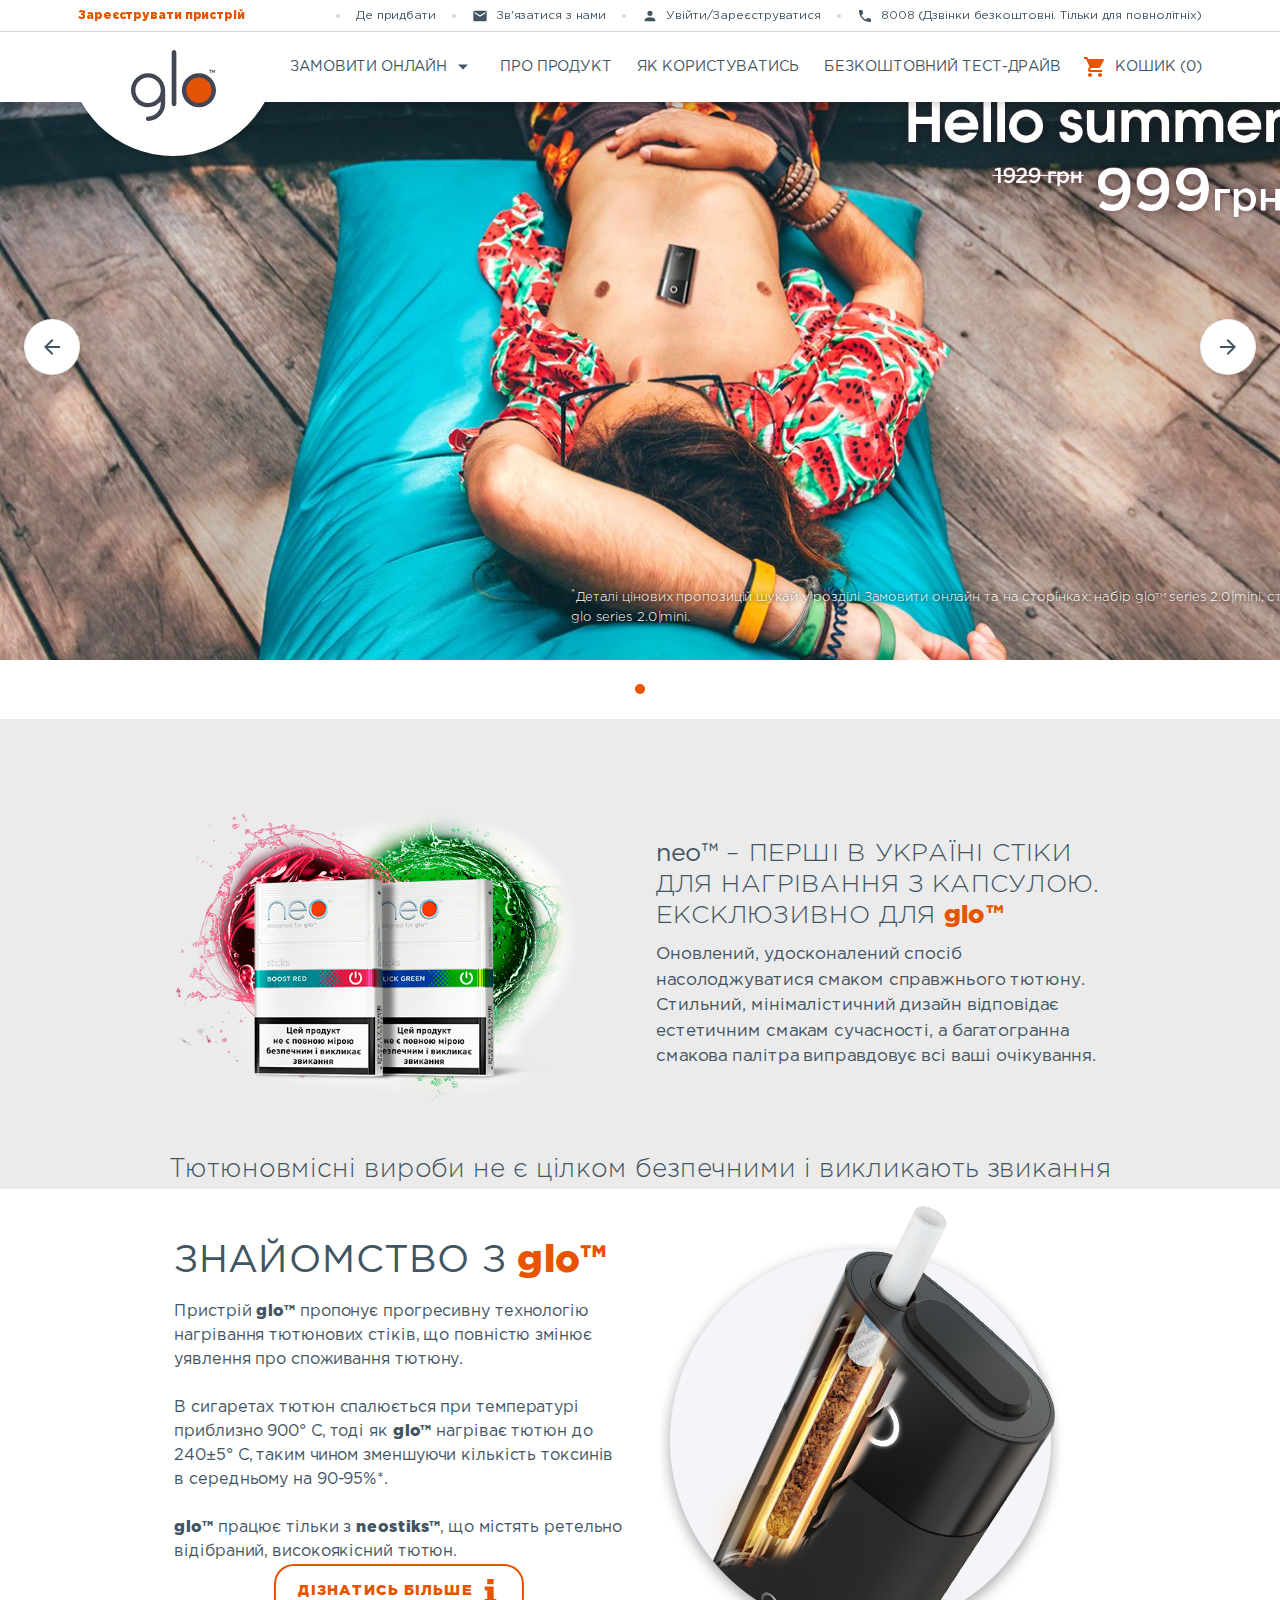
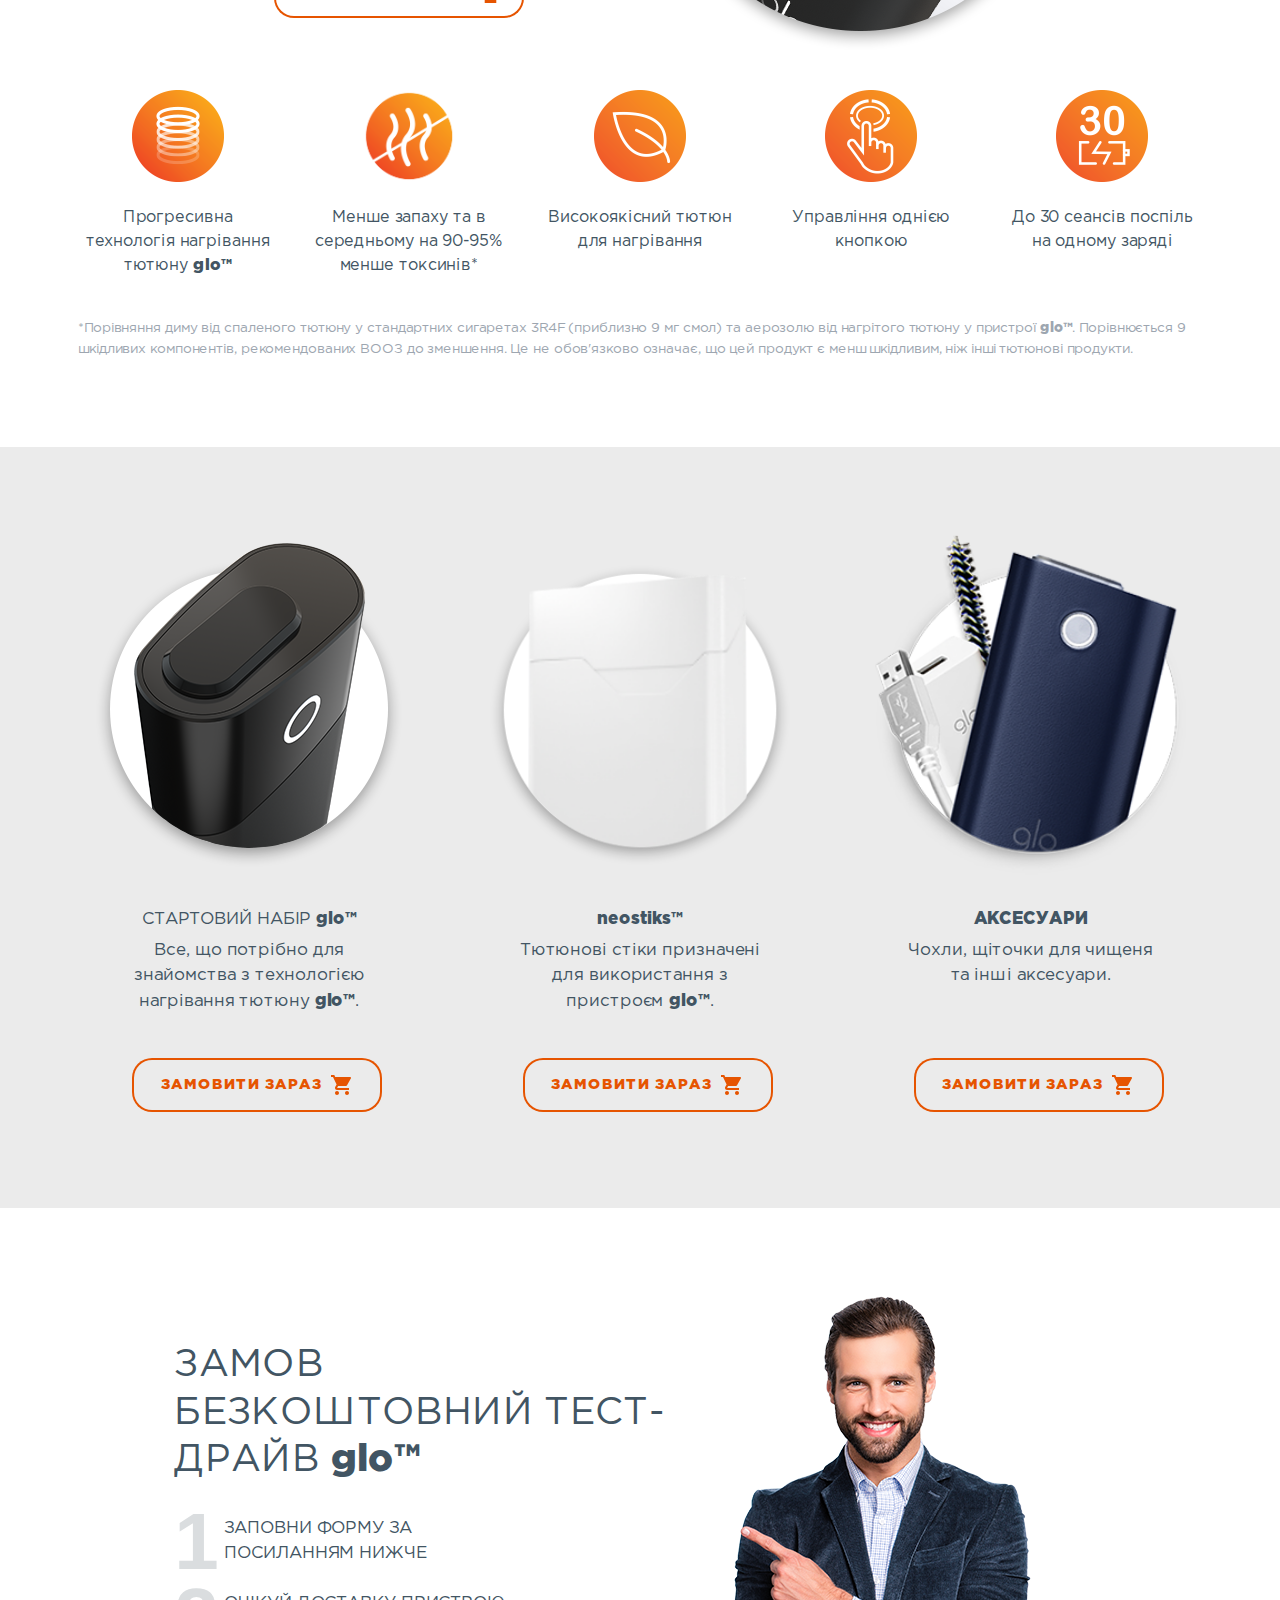
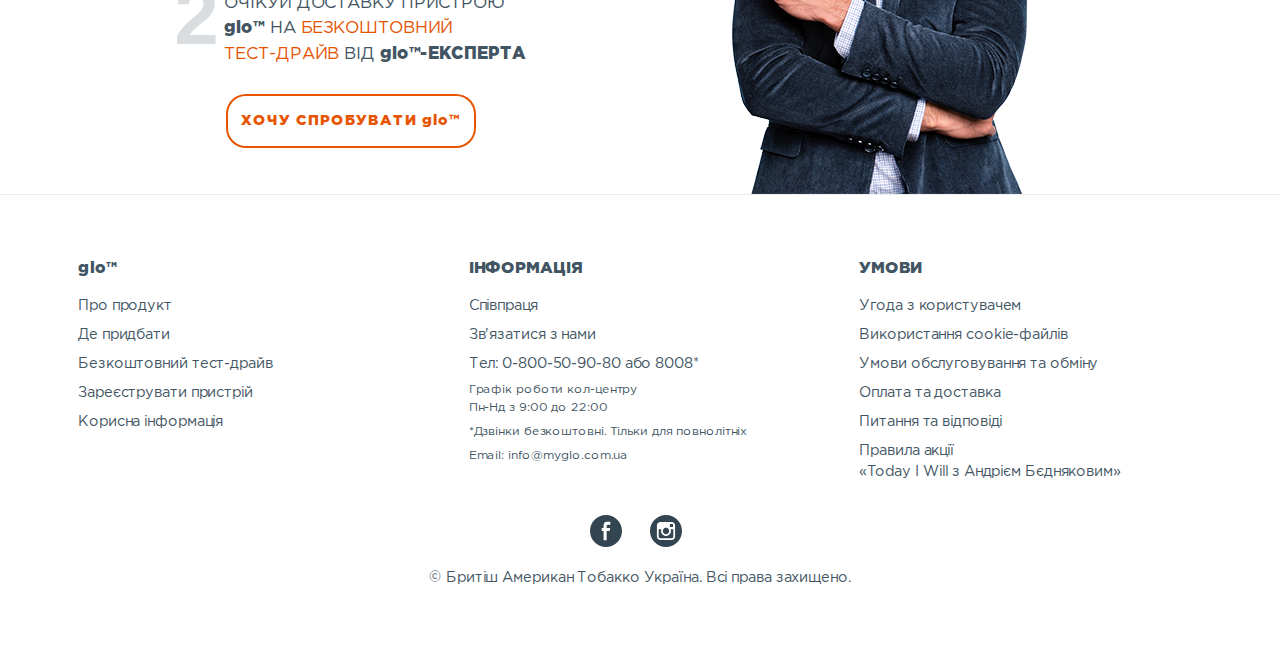
==== index.html @ 0d9dba17 "first commit" ====
<html class="js supports-cookies svg supports placeholder no-touchevents csstransforms csstransforms3d flexbox"
  lang="uk">

<head>
  <meta charset="utf-8">
  <meta http-equiv="X-UA-Compatible" content="IE=edge">
  <meta name="viewport" content="width=device-width,initial-scale=1">
  <meta name="theme-color" content="">

  <!-- Favicons -->


  <meta name="msapplication-TileColor" content="#ffc40d">
  <meta name="theme-color" content="#ffffff">
  <meta name="msapplication-config"
    content="">



  <title>
    glo™ - Система нагрівання тютюну від BAT | Офіційний сайт



  </title>


  <meta name="description"
    content="Пристрій для нагрівання тютюну glo™ ·∘⊚∘· Зменшення кількості токсинів на 90-95% ≋↻≋ До 30 сеансів на одному заряді ☎ 8008 Дзвінки в Україні безкоштовні ✔ Тільки для повнолітніх">

  <link rel="stylesheet" href="style1.css">
  <link rel="stylesheet" href="style2.css">
  <link rel="stylesheet" href="style3.css">

</head>

<body>
  <header class="c-header">

    <div class="c-header__sub">
      <div class="o-container c-header__sub-container">
        <nav class="c-sub-nav" itemscope="" itemtype="http://www.schema.org/SiteNavigationElement">

          <a href="#" class="c-sub-nav__link c-sub-nav__link--offset u-text-brand" itemprop="url">
            <span class="c-sub-nav__label" itemprop="name"><b>Зареєструвати пристрій</b></span>
          </a>

          <a href="#" class="additional_item1 c-sub-nav__link" itemprop="url">
            <span class="c-sub-nav__label" itemprop="name">Де придбати</span>
          </a>
          <a href="#" class="c-sub-nav__link" itemprop="url">
            <svg class="o-icon o-icon--small c-sub-nav__icon" xmlns="http://www.w3.org/2000/svg" width="24" height="24"
              viewBox="0 0 24 24">
              <path
                d="M20 4H4c-1.1 0-2 .9-2 2v12c0 1.1.9 2 2 2h16c1.1 0 2-.9 2-2V6c0-1.1-.9-2-2-2zm0 4l-8 5-8-5V6l8 5 8-5v2z">
              </path>
            </svg>
            <span class="c-sub-nav__label" itemprop="name">Зв'язатися з нами</span>
          </a>



          <a href="#" class="c-sub-nav__link">
            <svg class="o-icon o-icon--small c-sub-nav__icon" xmlns="http://www.w3.org/2000/svg" width="24" height="24"
              viewBox="0 0 24 24">
              <path
                d="M12 12c2.2 0 4-1.8 4-4s-1.8-4-4-4-4 1.8-4 4 1.8 4 4 4zm0 2c-2.7 0-8 1.3-8 4v2h16v-2c0-2.7-5.3-4-8-4z">
              </path>
            </svg>
            <span class="c-sub-nav__label">Увійти/Зареєструватися</span>
          </a>


          <a href="tel:8008" class="c-sub-nav__link" itemprop="url">
            <svg class="o-icon o-icon--small c-sub-nav__icon" xmlns="http://www.w3.org/2000/svg" width="24" height="24"
              viewBox="0 0 24 24">
              <path
                d="M6.6 10.8c1.4 2.8 3.8 5.1 6.6 6.6l2.2-2.2c.3-.3.7-.4 1-.2 1.1.4 2.3.6 3.6.6.5 0 1 .4 1 1V20c0 .5-.5 1-1 1-9.4 0-17-7.6-17-17 0-.5.5-1 1-1h3.5c.6 0 1 .5 1 1 0 1.2.2 2.4.6 3.6.1.3 0 .7-.2 1l-2.3 2.2z">
              </path>
            </svg>
            <span class="c-sub-nav__label" itemprop="name">8008 (Дзвінки безкоштовні. Тільки для повнолітніх)</span>
          </a>

        </nav>
      </div>
    </div>

    <div class="c-header__main">
      <div class="o-container c-header__main-container">
        <button class="js-toggle-nav u-hide--medium-up">
          <svg class="o-icon" xmlns="http://www.w3.org/2000/svg" width="24" height="24" viewBox="0 0 24 24">
            <path d="M2 20h20v-2H2v2zm0-7h20v-2H2v2zm0-9v2h20V4H2z"></path>
          </svg>
        </button>
        <a href="/" class="c-header__logo-wrap">
          <img src="./img/logo.svg" class="c-header__logo"
            title="glo™ logo" alt="glo™ logo">
        </a>
        <nav class="c-nav u-hide--medium-down" itemscope="" itemtype="http://www.schema.org/SiteNavigationElement">
          <ul class="c-nav__list">



            <li class="c-nav__item c-nav__item--has-dropdown" aria-haspopup="true">
              <a class="c-nav__link" href="#">
                Замовити онлайн
                <svg class="o-icon c-nav__icon" xmlns="http://www.w3.org/2000/svg" viewBox="0 0 24 24"
                  enablebackground="new 0 0 24 24">
                  <path d="M7 9.5l5 5 5-5z"></path>
                </svg>
              </a>
              <ul class="c-nav__dropdown">

                <li class="c-nav__item">
                  <a href="#" class="c-nav__link" itemprop="url">

                    <span itemprop="name">Стартовий набір&nbsp;<span style="text-transform: none;">glo™ series
                        2.0</span></span>

                  </a>
                </li>

                <li class="c-nav__item">
                  <a href="#" class="c-nav__link" itemprop="url">

                    <span itemprop="name">НАБІР <span style="text-transform: none;">glo™ series 2.0</span> LUXURY
                      EDITION I</span>
                  </a>
                </li>
                <li class="c-nav__item">
                  <a href="#" class="c-nav__link" itemprop="url">
                    <span itemprop="name">НАБІР <span style="text-transform: none;">glo™ series 2.0 | mini</span></span>
                  </a>
                </li>
                <li class="c-nav__item">
                  <a href="#" class="c-nav__link" itemprop="url">
                    <nobr><span itemprop="name">Набір&nbsp;<span style="text-transform: none;">glo™ series
                          2.0</span></span></nobr>
                  </a>
                </li>
                <li class="c-nav__item">
                  <a href="#" class="c-nav__link" itemprop="url">

                    <span style="text-transform: none;" itemprop="name">KENT neostiks™</span>

                  </a>
                </li>
                <li class="c-nav__item">
                  <a href="#" class="c-nav__link" itemprop="url">

                    <span itemprop="name"><span style="text-transform: none;">neo™ sticks</span></span>

                  </a>
                </li>
                <li class="c-nav__item">
                  <a href="#" class="c-nav__link" itemprop="url">

                    <span itemprop="name">Аксесуари</span>

                  </a>
                </li>
              </ul>
            </li>
            <li class="c-nav__item">
              <a href="#" class="c-nav__link" itemprop="url">
                <span itemprop="name">Про продукт</span>
              </a>
            </li>
            <li class="c-nav__item">
              <a href="#" class="c-nav__link" itemprop="url">
                <span itemprop="name">Як користуватись</span>
              </a>
            </li>
            <li class="c-nav__item">
              <a href="#" class="c-nav__link" itemprop="url"><span itemprop="name">БЕЗКОШТОВНИЙ
                  ТЕСТ-ДРАЙВ</span></a>
            </li>
            <li class="c-nav__item c-nav__item--has-dropdown c-nav__cart">
              <button class="c-nav__link">
                <svg class="o-icon o-icon--brand c-nav__cart-icon" xmlns="http://www.w3.org/2000/svg" width="24"
                  height="24" viewBox="0 0 24 24">
                  <path
                    d="M7 18c-1.1 0-2 .9-2 2s.9 2 2 2 2-.9 2-2-.9-2-2-2zM1 2v2h2l3.6 7.6L5.2 14c-.1.3-.2.6-.2 1 0 1.1.9 2 2 2h12v-2H7.4c-.1 0-.2-.1-.2-.2v-.1l.9-1.7h7.4c.7 0 1.4-.4 1.7-1l3.6-6.5c.2-.2.2-.3.2-.5 0-.6-.5-1-1-1H5.2l-.9-2H1zm16 16c-1.1 0-2 .9-2 2s.9 2 2 2 2-.9 2-2-.9-2-2-2z">
                  </path>
                </svg>
                <span class="u-hide--medium-down">Кошик</span>&nbsp;
                <span class="cart-items-count-val">(0)</span>
              </button>
              <div class="c-nav__dropdown c-nav__dropdown--right-align c-tiny-cart">

                <!-- If empty -->

                <p><small>Ваш кошик порожній</small></p>


                <!-- If filled -->


              </div>
            </li>
          </ul>
        </nav>
        <a href="#" class="c-header__cart u-hide--medium-up">
          <svg class="o-icon o-icon--brand c-header__cart-icon" xmlns="http://www.w3.org/2000/svg" width="24"
            height="24" viewBox="0 0 24 24">
            <path
              d="M7 18c-1.1 0-2 .9-2 2s.9 2 2 2 2-.9 2-2-.9-2-2-2zM1 2v2h2l3.6 7.6L5.2 14c-.1.3-.2.6-.2 1 0 1.1.9 2 2 2h12v-2H7.4c-.1 0-.2-.1-.2-.2v-.1l.9-1.7h7.4c.7 0 1.4-.4 1.7-1l3.6-6.5c.2-.2.2-.3.2-.5 0-.6-.5-1-1-1H5.2l-.9-2H1zm16 16c-1.1 0-2 .9-2 2s.9 2 2 2 2-.9 2-2-.9-2-2-2z">
            </path>
          </svg>
          <span>0</span>
        </a>
      </div>
    </div>
  </header>
  <nav class="c-mobile-nav js-mobile-nav" itemscope="" itemtype="http://www.schema.org/SiteNavigationElement">
    <div class="c-mobile-nav__main">
      <ul class="c-mobile-nav__list">



        <li class="c-mobile-nav__item" aria-haspopup="true">
          <div class="c-mobile-nav__link h4">
            <a href="#" itemprop="url"><span itemprop="name">Замовити онлайн</span></a>
          </div>
          <ul class="c-mobile-nav__sub-list">

            <li class="c-mobile-nav__item">
              <a href="#" class="c-mobile-nav__link" itemprop="url">
                <span itemprop="name">Стартовий набір glo™</span>
              </a>
            </li>

            <li class="c-mobile-nav__item">
              <a href="#" class="c-mobile-nav__link" itemprop="url">
                <span itemprop="name">НАБІР glo™ LUXURY EDITION I</span>
              </a>
            </li>

            <li class="c-mobile-nav__item">
              <a href="#" class="c-mobile-nav__link" itemprop="url">
                <span itemprop="name">НАБІР glo™ series 2.0 | mini</span>
              </a>
            </li>

            <li class="c-mobile-nav__item">
              <a href="#" class="c-mobile-nav__link" itemprop="url">
                <span itemprop="name">Набір для нагрівання тютюну glo™</span>
              </a>
            </li>

            <li class="c-mobile-nav__item">
              <a href="#" class="c-mobile-nav__link" itemprop="url">
                <span itemprop="name">KENT neostiks™</span>
              </a>
            </li>

            <li class="c-mobile-nav__item">
              <a href="#" class="c-mobile-nav__link" itemprop="url">
                <span itemprop="name">neo™ sticks</span>
              </a>
            </li>

            <li class="c-mobile-nav__item">
              <a href="#" class="c-mobile-nav__link" itemprop="url">
                <span itemprop="name">Аксесуари</span>
              </a>
            </li>

            <li class="c-mobile-nav__item">
              <a href="#" class="c-mobile-nav__link" itemprop="url"><span
                  itemprop="name">БЕЗКОШТОВНИЙ ТЕСТ-ДРАЙВ</span></a>
            </li>
          </ul>
        </li>




        <li class="c-mobile-nav__item">
          <a href="#" class="c-mobile-nav__link h4" itemprop="url"><span itemprop="name">Про
              продукт</span></a>
        </li>




        <li class="c-mobile-nav__item">
          <a href="#" class="c-mobile-nav__link h4" itemprop="url"><span itemprop="name">Як
              користуватись</span></a>
        </li>


        <li class="c-mobile-nav__item">
          <a href="#" class="c-mobile-nav__link" itemprop="url"><span itemprop="name">ДЕ ПРИДБАТИ</span></a>
        </li>
      </ul>
    </div>
    <div class="c-mobile-nav__secondary">
      <ul class="c-mobile-nav__list">
        <li class="c-mobile-nav__item"><a href="#" class="c-mobile-nav__link u-text-brand"
            itemprop="url"><b itemprop="name">Зареєструвати пристрій</b></a></li>
        <li class="c-mobile-nav__item"><a href="#" class="c-mobile-nav__link" itemprop="url"><span
              itemprop="name">Зв'язатися з нами</span></a></li>
        <li class="c-mobile-nav__item"><button class="js-auth-account u-hide c-mobile-nav__link">Акаунт</button></li>
        <li class="c-mobile-nav__item"><a href="#"
            class="js-auth-signup c-mobile-nav__link">Увійти/Зареєструватися</a></li>
        <li class="c-mobile-nav__item"><button class="js-auth-logout u-hide c-mobile-nav__link">Вийти</button></li>
      </ul>

    </div>
  </nav>

  <main role="main" class="c-page__content">
    <!-- Hero -->

    <div class="c-hero__carousel c-hero__carousel--wide">
      <div class="o-slider-wrap">
        <div class="o-slider js-hero-carousel slick-initialized slick-slider slick-dotted">

          <div class="slick-list draggable">
            <div class="slick-track" style="opacity: 1; width: 1903px; transform: translate3d(0px, 0px, 0px);"><a
                href="#" class="slick-slide slick-current slick-active"
                data-slick-index="0" aria-hidden="false" style="width: 1903px;" tabindex="0" role="tabpanel"
                id="slick-slide00" aria-describedby="slick-slide-control00">
                <div class="o-slider__item four summer-slider-wrapper"
                  style="background: url('./img/summer_bg2.jpg')">
                  <img src="./img/offer.jpg"
                    class="special-summer-offer">
                  <img src="./img/summer_device2-2.png"
                    title="Смарт-технологія нагрівання тютюну" class="o-slider__img--four-slide desktop" style=""
                    alt="Смарт-технологія нагрівання тютюну - Фото 1">
                  <img class="o-slider__img--four-slide tablet summer_tablet"
                    src="./img/summer_device0-2.png"
                    title="Смарт-технологія нагрівання тютюну" alt="Смарт-технологія нагрівання тютюну - Фото 1">
                  <div class="o-slider__text summer_slogan">
                    <img src="./img/summer_textoffer2.png"
                      title="Смарт-технологія нагрівання тютюну" class="desktop"
                      alt="Смарт-технологія нагрівання тютюну - Фото 1">
                    <img src="./img/summer_textoffer2.png"
                      title="Смарт-технологія нагрівання тютюну2" class="tablet tablet-slogan tablet-summer-text"
                      alt="Смарт-технологія нагрівання тютюну - Фото 1">
                  </div>
                  <p class="summer-descr__note">
                    <sup>*</sup>Деталі цінових пропозицій шукай у розділі Замовити онлайн та на сторінках: набір glo<sup
                      class="slider-sup">TM</sup> series 2.0|mini, стартових наборів glo<sup class="slider-sup">TM</sup>
                    series 2.0 та glo series 2.0|mini.
                  </p>
                </div>



              </a></div>
          </div>
        </div><a href="#">
          <div class="js-hero-carousel-dots c-hero__carousel-dots">
            <ul class="o-slider__dots" role="tablist">
              <li class="slick-active" role="presentation"><button type="button" role="tab" id="slick-slide-control00"
                  aria-controls="slick-slide00" aria-label="1 of 1" tabindex="0" aria-selected="true">1</button></li>
            </ul>
          </div>
          <button class="o-slider__nav o-slider__nav--prev js-hero-carousel-prev">
            <svg class="o-icon o-slider__icon" xmlns="http://www.w3.org/2000/svg" width="24" height="24"
              viewBox="0 0 24 24">
              <path d="M20 11H7.8l5.6-5.6L12 4l-8 8 8 8 1.4-1.4L7.8 13H20z"></path>
            </svg>
          </button>
          <button class="o-slider__nav o-slider__nav--next js-hero-carousel-next">
            <svg class="o-icon o-slider__icon" xmlns="http://www.w3.org/2000/svg" width="24" height="24"
              viewBox="0 0 24 24">
              <path d="M12 4l-1.4 1.4 5.6 5.6H4v2h12.2l-5.6 5.6L12 20l8-8-8-8z"></path>
            </svg>
          </button>
        </a>
      </div><a href="#">
      </a>
    </div><a href="#">


      <div class="c-section--alt">
        <div class="o-container">

          <div class="c-section bottom-fixer">

            <div class="o-grid o-grid--middle">
              <div class="o-grid__item u-1/1 u-2/3@sm u-push-1/6@sm u-1/2@md u-push-none@md u-5/12@lg u-push-1/12@lg">
                <img src="./img/capsules_packs2.png"
                  title="Смарт-технологія нагрівання тютюну" alt="Смарт-технологія нагрівання тютюну - Фото 2">
              </div>
              <div class="o-grid__item u-1/1 u-1/2@md u-5/12@lg new-click-section">
                <h2><span>neo™</span> – перші в УкраїнІ стіки для нагрівання з капсулою. Ексклюзивно для
                  <span class="u-text-brand u-text-lowercase"><b>glo™</b></span></h2>
                <p>Оновлений, удосконалений спосіб насолоджуватися смаком справжнього тютюну. Стильний, мінімалістичний
                  дизайн відповідає естетичним смакам сучасності, а багатогранна смакова палітра виправдовує всі ваші
                  очікування.</p>
              </div>
            </div>
            <p class="health-suggestion">Тютюновмісні вироби не є цілком безпечними і викликають звикання</p>
          </div>

        </div>

      </div>


      <!-- Intro -->

    </a>
    <div class="c-section after-main-slide" style="padding-top: 1rem;"><a
        href="#">
      </a>
      <div class="o-container"><a href="#">

          <!-- Overview -->

        </a>
        <div class="c-section__block"><a href="#">
          </a>
          <div class="o-grid o-grid--middle"><a href="#">
            </a>
            <div class="o-grid__item u-1/1 u-1/2@md u-5/12@lg u-push-1/12@lg"><a
                href="#">
                <h2>Знайомство з <span class="u-text-brand u-text-lowercase"><b>glo™</b></span></h2>
                <p>Пристрій <strong>glo™</strong> пропонує прогресивну технологію нагрівання тютюнових стіків, що
                  повністю змінює уявлення про споживання тютюну.</p>
                <p>В сигаретах тютюн спалюється при температурі приблизно 900° C, тоді як <strong>glo™</strong> нагріває
                  тютюн до 240±5° C, таким чином зменшуючи кількість токсинів в середньому на 90-95%*.</p>
                <p><strong>glo™</strong> працює тільки з <strong>neostiks™</strong>, що містять ретельно відібраний,
                  високоякісний тютюн.</p>

              </a><a href="#" class="c-btn c-btn--primary"
                style="display: flex; width: 250px; margin-left:auto; margin-right: auto;">
                <span>Дізнатись більше</span>
                <!-- <svg class="o-icon c-btn__icon" height="24" viewBox="0 0 24 24" width="24" xmlns="http://www.w3.org/2000/svg"><path d="m12 2c-5.5 0-10 4.5-10 10s4.5 10 10 10 10-4.5 10-10-4.5-10-10-10zm1 15h-2v-6h2zm0-8h-2v-2h2z"/></svg> -->
                <svg xmlns="http://www.w3.org/2000/svg" viewBox="0 0 9.6 19.9" class="o-icon c-btn__icon" width="14"
                  height="24">
                  <path d="M7.4 16.6V6.2H0v3.3h2.1v7.1H0v3.3h9.6v-3.3zM2.1 0h5.3v4.3H2.1z"></path>
                </svg>
              </a>
            </div>
            <div class="o-grid__item u-1/1 u-2/3@sm u-push-1/6@sm u-1/2@md u-push-none@md u-5/12@lg">
              <img src="./img/dev-circle-main.png"
                title="Смарт-технологія нагрівання тютюну" alt="Смарт-технологія нагрівання тютюну - Фото 2">
            </div>
          </div>
        </div>

        <!-- Features -->

        <div class="c-section__block">
          <div class="o-grid">
            <div class="o-grid__item u-1/1 u-1/3@sm u-1/5@lg">
              <div class="c-feature">
                <img src="./img/main_benefit_1.png"
                  class="c-feature__photo" title="Смарт-технологія нагрівання тютюну"
                  alt="Смарт-технологія нагрівання тютюну - Переваги - Фото 1">
                <p>Прогресивна технологія нагрівання тютюну <b>glo™</b></p>
              </div>
            </div>
            <div class="o-grid__item u-1/1 u-1/3@sm u-1/5@lg">
              <div class="c-feature">
                <img src="./img/main_benefit_2.png"
                  class="c-feature__photo" title="Смарт-технологія нагрівання тютюну"
                  alt="Смарт-технологія нагрівання тютюну - Переваги - Фото 2">
                <p>Менше запаху та в середньому на 90-95% менше токсинів*</p>
              </div>
            </div>
            <div class="o-grid__item u-1/1 u-1/3@sm u-1/5@lg">
              <div class="c-feature">
                <img src="./img/real.png" class="c-feature__photo"
                  title="Смарт-технологія нагрівання тютюну"
                  alt="Смарт-технологія нагрівання тютюну - Переваги - Фото 3">
                <p>Високоякісний тютюн для нагрівання</p>
              </div>
            </div>
            <div class="o-grid__item u-1/1 u-1/3@sm u-1/5@lg">
              <div class="c-feature">
                <img src="./img/simple.png"
                  class="c-feature__photo" title="Смарт-технологія нагрівання тютюну"
                  alt="Смарт-технологія нагрівання тютюну - Переваги - Фото 4">
                <p>Управління однією кнопкою</p>
              </div>
            </div>
            <div class="o-grid__item u-1/1 u-1/3@sm u-1/5@lg">
              <div class="c-feature">
                <img src="./img/30.png" class="c-feature__photo"
                  title="Смарт-технологія нагрівання тютюну"
                  alt="Смарт-технологія нагрівання тютюну - Переваги - Фото 5">
                <p>До 30 сеансів поспіль на одному заряді</p>
              </div>
            </div>
          </div>
        </div>



        <div class="c-section__block">
          <div class="o-grid o-grid--center">
            <div class="o-grid__item u-1/1 u-3/3@md">
              <p class="u-text-light"><small>*Порівняння диму від спаленого тютюну у стандартних сигаретах 3R4F
                  (приблизно 9 мг смол) та аерозолю від нагрітого тютюну у пристрої <b>glo™</b>. Порівнюється 9
                  шкідливих компонентів, рекомендованих ВООЗ до зменшення. Це не обов'язково означає, що цей продукт є
                  менш шкідливим, ніж інші тютюнові продукти.</small></p>
            </div>
          </div>
        </div>

      </div>
    </div>

    <!-- Collections -->

    <div class="c-section c-section--alt">
      <div class="o-container">

        <div class="o-grid o-grid--padded">

          <div class="o-grid__item u-1/1 u-1/3@md u-flex">
            <div class="c-home-collection">
              <img title="Смарт-технологія нагрівання тютюну" alt="Смарт-технологія нагрівання тютюну - Фото 3"
                src="./img/main_collection_1.png"
                class="c-home-collection__photo">
              <p style="margin-bottom: 5px;">СТАРТОВИЙ НАБІР <strong>glo™</strong></p>
              <div class="c-home-collection__content">
                <p class="c-home-collection__description">Все, що потрібно для знайомства з технологією нагрівання
                  тютюну <strong>glo™</strong>.</p>
                <div class="c-btn-group">
                  <div class="c-btn-group__item">
                    <a href="#" class="c-btn c-btn--primary c-btn--full c-home-collection__btn">
                      <span>Замовити зараз</span>
                      <svg class="o-icon c-btn__icon" xmlns="http://www.w3.org/2000/svg" width="24" height="24"
                        viewBox="0 0 24 24">
                        <path
                          d="M7 18c-1.1 0-2 .9-2 2s.9 2 2 2 2-.9 2-2-.9-2-2-2zM1 2v2h2l3.6 7.6L5.2 14c-.1.3-.2.6-.2 1 0 1.1.9 2 2 2h12v-2H7.4c-.1 0-.2-.1-.2-.2v-.1l.9-1.7h7.4c.7 0 1.4-.4 1.7-1l3.6-6.5c.2-.2.2-.3.2-.5 0-.6-.5-1-1-1H5.2l-.9-2H1zm16 16c-1.1 0-2 .9-2 2s.9 2 2 2 2-.9 2-2-.9-2-2-2z">
                        </path>
                      </svg>
                    </a>
                  </div>
                </div>
              </div>
            </div>
          </div>

          <div class="o-grid__item o-grid__item u-1/1 u-1/3@md u-flex">
            <div class="c-home-collection">
              <img src="./img/main_collection_2.png"
                title="Смарт-технологія нагрівання тютюну" alt="Смарт-технологія нагрівання тютюну - Фото 4"
                class="c-home-collection__photo c-home-collection__photo--narrow">
              <p style="margin-bottom: 5px;"><strong>neostiks™</strong></p>
              <div class="c-home-collection__content">
                <p class="c-home-collection__description">Тютюнові стіки призначені для використання з пристроєм
                  <strong>glo™</strong>.</p>
                <div class="c-btn-group">
                  <div class="c-btn-group__item">
                    <a href="#" class="c-btn c-btn--primary c-btn--full c-home-collection__btn">
                      <span>Замовити зараз</span>
                      <svg class="o-icon c-btn__icon" xmlns="http://www.w3.org/2000/svg" width="24" height="24"
                        viewBox="0 0 24 24">
                        <path
                          d="M7 18c-1.1 0-2 .9-2 2s.9 2 2 2 2-.9 2-2-.9-2-2-2zM1 2v2h2l3.6 7.6L5.2 14c-.1.3-.2.6-.2 1 0 1.1.9 2 2 2h12v-2H7.4c-.1 0-.2-.1-.2-.2v-.1l.9-1.7h7.4c.7 0 1.4-.4 1.7-1l3.6-6.5c.2-.2.2-.3.2-.5 0-.6-.5-1-1-1H5.2l-.9-2H1zm16 16c-1.1 0-2 .9-2 2s.9 2 2 2 2-.9 2-2-.9-2-2-2z">
                        </path>
                      </svg>
                    </a>
                  </div>
                </div>
              </div>
            </div>
          </div>

          <div class="o-grid__item u-1/1 u-1/3@md u-flex">
            <div class="c-home-collection">
              <img title="Смарт-технологія нагрівання тютюну" alt="Смарт-технологія нагрівання тютюну - Фото 5"
                src="./img/main_collection_3.png"
                class="c-home-collection__photo">
              <p style="margin-bottom: 5px;"><strong>АКСЕСУАРИ</strong></p>
              <div class="c-home-collection__content">
                <p class="c-home-collection__description">Чохли, щіточки для чищеня та інші аксесуари.</p>
                <div class="c-btn-group">
                  <div class="c-btn-group__item">
                    <a href="#" class="c-btn c-btn--primary c-btn--full c-home-collection__btn">
                      <span>Замовити зараз</span>
                      <svg class="o-icon c-btn__icon" xmlns="http://www.w3.org/2000/svg" width="24" height="24"
                        viewBox="0 0 24 24">
                        <path
                          d="M7 18c-1.1 0-2 .9-2 2s.9 2 2 2 2-.9 2-2-.9-2-2-2zM1 2v2h2l3.6 7.6L5.2 14c-.1.3-.2.6-.2 1 0 1.1.9 2 2 2h12v-2H7.4c-.1 0-.2-.1-.2-.2v-.1l.9-1.7h7.4c.7 0 1.4-.4 1.7-1l3.6-6.5c.2-.2.2-.3.2-.5 0-.6-.5-1-1-1H5.2l-.9-2H1zm16 16c-1.1 0-2 .9-2 2s.9 2 2 2 2-.9 2-2-.9-2-2-2z">
                        </path>
                      </svg>
                    </a>
                  </div>
                </div>
              </div>
            </div>
          </div>

        </div>

      </div>
    </div>

    <div class="c-section u-text-center u-text-left@md" style="padding-bottom: 0;">
      <div class="o-container">
        <div class="o-grid o-grid--middle">
          <div
            class="o-grid__item u-text-center u-1/1 u-3/4@sm u-push-1/8@sm u-1/2@md u-push-none@md u-1/3@lg u-push-1/12@lg">
            <h2 class="title-out-grid"><span>Замов безкоштовний тест-драйв <span
                  style="text-transform: lowercase; font-weight: bold;">glo™</span></span></h2>

            <dl class="main-test-drive-list">
              <dt>ЗАПОВНИ ФОРМУ ЗА<br>ПОСИЛАННЯМ НИЖЧЕ</dt>
              <dt>ОЧІКУЙ ДОСТАВКУ ПРИСТРОЮ <strong>glo™</strong> НА <span
                  style="color: #E55403;">БЕЗКОШТОВНИЙ<br>ТЕСТ-ДРАЙВ</span> ВІД <strong>glo™-ЕКСПЕРТА</strong></dt>
            </dl>

            <a href="#" class="c-btn c-btn--primary">
              <span style="text-align: center;">ХОЧУ СПРОБУВАТИ <span
                  style="text-transform: lowercase;">glo™</span></span>
            </a>
          </div>
          <div class="o-grid__item u-1/1 u-3/4@sm u-push-1/8@sm u-1/2@md u-push-none@md u-5/12@lg u-push-1/12@lg"
            style="text-align: center;">
            <img src="./img/main_human.png"
              title="Смарт-технологія нагрівання тютюну" alt="Смарт-технологія нагрівання тютюну - Фото 6">
          </div>
        </div>
      </div>
    </div>


    <!-- <script src="//cdn.shopify.com/s/files/1/0072/8111/5254/t/4/assets/slick.js?1430" defer="defer"></script> -->
    <!--<![endif]-->
    <!--[if lt IE 9]><script src="//cdn.shopify.com/s/files/1/0072/8111/5254/t/4/assets/slick.js?1430"></script><![endif]-->
  </main>



  <footer class="c-footer">
    <div class="o-container">

      <div class="c-footer__block">
        <div class="o-grid o-grid--padded">

          <div class="o-grid__item u-1/1 u-1/2@sm u-1/3@md u-1/3@lg">
            <div class="c-footer__list">
              <h4 class="c-footer__heading u-text-lowercase">glo™</h4>

              <!--               <a class="c-footer__link" href="/pages/about-glo">Про продукт</a> -->

              <!--               <a class="c-footer__link" href="/pages/where-to-buy">Де придбати</a> -->

              <!--               <a class="c-footer__link" href="/pages/faq">Питання та відповіді</a> -->

              <!--               <a class="c-footer__link" href="/pages/free-test-drive">Безкоштовний тест-драйв</a> -->

              <a href="#" class="c-footer__link" style="margin-bottom: 0;">Про продукт</a>
              <a href="#" class="c-footer__link" style="margin-bottom: 0;">Де придбати</a>
              <!-- <a href="/pages/faq" class="c-footer__link" style="margin-bottom: 0;">Питання та відповіді</a> -->
              <a href="#" class="c-footer__link" style="margin-bottom: 0;">Безкоштовний
                тест-драйв</a>
              <a href="#" class="c-footer__link" style="margin-bottom: 0;">Зареєструвати
                пристрій</a>
              <a href="#" class="c-footer__link" style="margin-bottom: 0;">Корисна інформація</a>
            </div>
          </div>
          <div class="o-grid__item u-1/1 u-1/2@sm u-1/3@md u-1/3@lg">
            <div class="c-footer__list">
              <h4 class="c-footer__heading">ІНФОРМАЦІЯ</h4>
              <a href="https://ua.futuremaker.com/" class="c-footer__link" target="_blank"
                style="margin-bottom: 0;">Співпраця</a>
              <a href="#" class="c-footer__link"
                style="margin-bottom: 0;">Зв'язатися з нами</a>
              <p class="c-footer__link" style="margin-bottom: 0;">Тел: <a href="tel:0">0-800-50-90-80</a> або
                <a href="tel:88">8008</a>*</p>
              <p class="c-footer__link" style="margin-bottom: 0; font-size: 12px;">Графік роботи кол-центру <br> Пн-Нд з
                9:00 до 22:00</p>
              <p class="c-footer__link" style="margin-bottom: 0; font-size: 12px;">*Дзвінки безкоштовні. Тільки для
                повнолітніх</p>
              <p class="c-footer__link" style="margin-bottom: 0; font-size: 12px;">Email: <a
                  href="mailto:info@myglo.com.ua">info@myglo.com.ua</a></p>

            </div>
          </div>
          <div class="o-grid__item u-1/1 u-1/2@sm u-1/3@md u-1/3@lg">
            <h4 class="c-footer__heading">УМОВИ</h4>

            <!--             <a class="c-footer__link" href="/pages/ugoda-z-korystuvachem">Угода з користувачем</a> -->

            <!--             <a class="c-footer__link" href="/pages/cookie-policy">Використання cookie-файлів</a> -->

            <!--             <a class="c-footer__link" href="/pages/return-policy">Умови обслуговування та обміну</a> -->

            <!--             <a class="c-footer__link" href="/pages/payments-and-delivery">Оплата та доставка</a> -->

            <a class="c-footer__link" href="#">Угода з користувачем</a>
            <a class="c-footer__link" href="#">Використання cookie-файлів</a>
            <a class="c-footer__link" href="#">Умови обслуговування та обміну</a>
            <a class="c-footer__link" href="#">Оплата та доставка</a>
            <a href="#" class="c-footer__link">Питання та відповіді</a>
            <a href="#" class="c-footer__link">Правила акції<br> «Today I Will з
              Андрієм Бєдняковим» </a>
          </div>
        </div>
      </div>

      <div class="c-footer__block u-text-center">
        <div class="socials" style="width: 200px; margin: 0 auto; margin-bottom: 20px;">
          <a href="https://www.facebook.com/mygloua/" target="blank" style="margin-right: 16px;"><svg
              class="o-icon o-icon--custom c-sub-nav__icon" xmlns="http://www.w3.org/2000/svg"
              xmlns:xlink="http://www.w3.org/1999/xlink" version="1.1" id="Capa_1" x="0px" y="0px" width="512px"
              height="512px" viewBox="0 0 612 612" style="enable-background:new 0 0 612 612;" xml:space="preserve">
              <g>
                <path
                  d="M612,306C612,137.004,474.995,0,306,0C137.004,0,0,137.004,0,306c0,168.995,137.004,306,306,306   C474.995,612,612,474.995,612,306z M223.825,306v-58.557h35.885V212.03c0-47.764,14.271-82.175,66.569-82.175h62.201v58.418   h-43.785c-21.949,0-26.929,14.577-26.929,29.849v29.32h67.487L376.046,306h-58.278v176.617H259.71V306H223.825z"
                  fill="#324551"></path>
              </g>
              <g>
              </g>
              <g>
              </g>
              <g>
              </g>
              <g>
              </g>
              <g>
              </g>
              <g>
              </g>
              <g>
              </g>
              <g>
              </g>
              <g>
              </g>
              <g>
              </g>
              <g>
              </g>
              <g>
              </g>
              <g>
              </g>
              <g>
              </g>
              <g>
              </g>
            </svg></a>
          <a href="http://instagram.com/glo_ukraine" target="blank"><svg class="o-icon o-icon--custom c-sub-nav__icon"
              xmlns="http://www.w3.org/2000/svg" xmlns:xlink="http://www.w3.org/1999/xlink" version="1.1" id="Capa_1"
              x="0px" y="0px" width="512px" height="512px" viewBox="0 0 49.652 49.652"
              style="enable-background:new 0 0 49.652 49.652;" xml:space="preserve">
              <g>
                <g>
                  <g>
                    <path
                      d="M24.825,29.796c2.739,0,4.972-2.229,4.972-4.97c0-1.082-0.354-2.081-0.94-2.897c-0.903-1.252-2.371-2.073-4.029-2.073     c-1.659,0-3.126,0.82-4.031,2.072c-0.588,0.816-0.939,1.815-0.94,2.897C19.854,27.566,22.085,29.796,24.825,29.796z"
                      fill="#324551"></path>
                    <polygon
                      points="35.678,18.746 35.678,14.58 35.678,13.96 35.055,13.962 30.891,13.975 30.907,18.762    "
                      fill="#324551"></polygon>
                    <path
                      d="M24.826,0C11.137,0,0,11.137,0,24.826c0,13.688,11.137,24.826,24.826,24.826c13.688,0,24.826-11.138,24.826-24.826     C49.652,11.137,38.516,0,24.826,0z M38.945,21.929v11.56c0,3.011-2.448,5.458-5.457,5.458H16.164     c-3.01,0-5.457-2.447-5.457-5.458v-11.56v-5.764c0-3.01,2.447-5.457,5.457-5.457h17.323c3.01,0,5.458,2.447,5.458,5.457V21.929z"
                      fill="#324551"></path>
                    <path
                      d="M32.549,24.826c0,4.257-3.464,7.723-7.723,7.723c-4.259,0-7.722-3.466-7.722-7.723c0-1.024,0.204-2.003,0.568-2.897     h-4.215v11.56c0,1.494,1.213,2.704,2.706,2.704h17.323c1.491,0,2.706-1.21,2.706-2.704v-11.56h-4.217     C32.342,22.823,32.549,23.802,32.549,24.826z"
                      fill="#324551"></path>
                  </g>
                </g>
              </g>
              <g>
              </g>
              <g>
              </g>
              <g>
              </g>
              <g>
              </g>
              <g>
              </g>
              <g>
              </g>
              <g>
              </g>
              <g>
              </g>
              <g>
              </g>
              <g>
              </g>
              <g>
              </g>
              <g>
              </g>
              <g>
              </g>
              <g>
              </g>
              <g>
              </g>
            </svg>
          </a>
        </div>
        <small class="c-footer__copyright">© Бритіш Американ Тобакко Україна. Всі права захищено.</small>
      </div>

    </div>

</body>

</html>
---- style1.css ----
/* @font-face {
    font-family: "Work Sans";
    font-weight: 600;
    font-style: normal;
    src: url("https://fonts.shopifycdn.com/work_sans/worksans_n6.136d99375282ffb6ea8c3dc4a8fe189c7be691b2.woff2?&hmac=7867d42165701e7ee4f032630a1e63ce3ad64eccd01272ef324bd131e1ac1e1a") format("woff2"), url("https://fonts.shopifycdn.com/work_sans/worksans_n6.399ae4c4dd52d38e3f3214ec0cc9c61a0a67ea08.woff?&hmac=ebdf8d0afbf016c0cb63aabafdeba42ff5e68c03b63d5ca77de58c7a23ece904") format("woff")
}

@font-face {
    font-family: "Work Sans";
    font-weight: 400;
    font-style: normal;
    src: url("https://fonts.shopifycdn.com/work_sans/worksans_n4.29e3afeb38a0ba35e784cf169a40e8beaf814daa.woff2?&hmac=dedb1427c885abaf4ac174a375e9627c0878ba4cf0824fe037c5b89a9d9cc5ec") format("woff2"), url("https://fonts.shopifycdn.com/work_sans/worksans_n4.e7c533c4afbed28070f6ac45dbcfe6f37840c0a8.woff?&hmac=b13e5ddf035674558e1b3d61bb7a3a8e7ea688739f742e54efe1c7ebb84224ba") format("woff")
}

@font-face {
    font-family: "Work Sans";
    font-weight: 700;
    font-style: normal;
    src: url("https://fonts.shopifycdn.com/work_sans/worksans_n7.35eac55373d3da50c529c81066eb2f2f0fbedb82.woff2?&hmac=106ad2c6803d02bccb3ab6d82dad0056f5b7e17530be1fc4ed62ccb4e5b47ada") format("woff2"), url("https://fonts.shopifycdn.com/work_sans/worksans_n7.1b010d40a44f517d5363112c4aff386332758bc9.woff?&hmac=a1d22b52337edde0eb1804e12b142c530b09ee4773c1f72c6bbb7a05b1ac7d07") format("woff")
} */

.custom-collection-item {
    display: -webkit-box;
    display: -ms-flexbox;
    display: flex;
    -webkit-box-orient: vertical;
    -webkit-box-direction: normal;
    -ms-flex-direction: column;
    flex-direction: column;
}
.custom-collection-item--part1 {
    -webkit-box-flex: 1;
    -ms-flex-positive: 1;
    flex-grow: 1;
    margin-bottom: 10px;
}
.custom-collection-item--part2 {
    margin-top: auto;
    padding-top: 14px
}

.c-btn--full--disabled {
    box-shadow: inset 0 0 0 2px #425563 !important;
    color: #425563 !important;
}

.c-btn[disabled] {
    opacity: 1 !important;
}

.c-btn--full--disabled:hover {
    color: #fff !important;
    background-color: #425563 !important;
}

.custom-hw {
    position: fixed;
    left: 0 !important;
    bottom: 0;
    padding: 0 !important;
    border: 0 !important;
    background-color: white !important;
    z-index: 10 !important;
}

.after-main-slide {
    margin-top: -300px;
}

.main-slide-btn {
    position: absolute;
    top: 33%;
    left: 58%;
    border: 3px solid white;
    padding: 10px 10px;
    border-radius: 12px;
    color: white;
}

.main-slide-btn:hover {
    background-color: white;
    color: #30596E;
}

.glo_with_smoke_container {
    margin-top: -200px;
}

@media (max-width: 910px) {
    .after-main-slide {
        margin-top: -170px;
    }
    .glo_with_smoke_container {
        margin-top: -170px;
    }
}

@media (max-width: 500px) {
    .after-main-slide {
        margin-top: -80px;
    }
    .glo_with_smoke_container {
        margin-top: -80px;
    }
}

@media (min-width: 375px) and (max-width: 500px) {
    .main-slide-btn {
        top: 30%;
        left: 47%;
        padding: 5px 10px;
    }
}

@media (max-width: 374px) {
    .main-slide-btn {
        top: 30%;
        left: 42%;
        padding: 0px 5px;
    }
}

.main-test-drive-list {
    counter-reset: my-counter;
}
.main-test-drive-list dt {
    position: relative;
    padding: 14px 0 10px 50px;
}
.main-test-drive-list dt:before {
    content: counter(my-counter);
    counter-increment: my-counter;
    position: absolute;
    left: 0;
    top: 0px;
    font: bold 80px/1 Sans-Serif;
    color: #dadddf;
}

.slick-slider {
    position: relative;
    display: block;
    box-sizing: border-box;
    -webkit-touch-callout: none;
    -webkit-user-select: none;
    -khtml-user-select: none;
    -moz-user-select: none;
    -ms-user-select: none;
    user-select: none;
    -ms-touch-action: pan-y;
    touch-action: pan-y;
    -webkit-tap-highlight-color: transparent
}

.slick-list {
    position: relative;
    overflow: hidden;
    display: block;
    margin: 0;
    padding: 0
}

.slick-list:focus {
    outline: none
}

.slick-list.dragging {
    cursor: pointer;
    cursor: hand
}

.slick-slider .slick-track,
.slick-slider .slick-list {
    -webkit-transform: translate3d(0, 0, 0);
    -moz-transform: translate3d(0, 0, 0);
    -ms-transform: translate3d(0, 0, 0);
    -o-transform: translate3d(0, 0, 0);
    transform: translate3d(0, 0, 0)
}

.slick-track {
    position: relative;
    left: 0;
    top: 0;
    display: block
}

.slick-track:before,
.slick-track:after {
    content: "";
    display: table
}

.slick-track:after {
    clear: both
}

.slick-loading .slick-track {
    visibility: hidden
}

.slick-slide {
    float: left;
    min-height: 1px;
    display: none
}

[dir="rtl"] .slick-slide {
    float: right
}

.slick-slide img {
    display: block
}

.slick-slide.slick-loading img {
    display: none
}

.slick-slide.dragging img {
    pointer-events: none
}

.slick-initialized .slick-slide {
    display: block
}

.slick-loading .slick-slide {
    visibility: hidden
}

.slick-vertical .slick-slide {
    display: block;
    height: auto;
    border: 1px solid transparent
}

.slick-arrow.slick-hidden {
    display: none
}

.slick-loading .slick-list {
    background: #fff url(//cdn.shopify.com/s/files/1/0072/8111/5254/t/2/assets/ajax-loader.gif?8344832209642708389) center center no-repeat
}

.slick-prev,
.slick-next {
    position: absolute;
    display: block;
    height: 20px;
    width: 20px;
    line-height: 0px;
    font-size: 0px;
    cursor: pointer;
    background: transparent;
    color: transparent;
    top: 50%;
    -webkit-transform: translate(0, -50%);
    -ms-transform: translate(0, -50%);
    transform: translate(0, -50%);
    padding: 0;
    border: none
}

.slick-prev:hover,
.slick-prev:focus,
.slick-next:hover,
.slick-next:focus {
    background: transparent;
    color: transparent
}

.slick-prev:hover:before,
.slick-prev:focus:before,
.slick-next:hover:before,
.slick-next:focus:before {
    opacity: 1
}

.slick-prev.slick-disabled:before,
.slick-next.slick-disabled:before {
    opacity: 0.25
}

.slick-prev:before,
.slick-next:before {
    font-family: "slick-icons, sans-serif";
    font-size: 20px;
    line-height: 1;
    color: #000;
    opacity: 0.75;
    -webkit-font-smoothing: antialiased;
    -moz-osx-font-smoothing: grayscale
}

.slick-prev {
    left: -25px
}

[dir="rtl"] .slick-prev {
    left: auto;
    right: -25px
}

.slick-prev:before {
    content: "\2190"
}

[dir="rtl"] .slick-prev:before {
    content: "\2192"
}

.slick-next {
    right: -25px
}

[dir="rtl"] .slick-next {
    left: -25px;
    right: auto
}

.slick-next:before {
    content: "\2192"
}

[dir="rtl"] .slick-next:before {
    content: "\2190"
}

.slick-dotted.slick-slider {
    margin-bottom: 30px
}

.slick-dots {
    position: absolute;
    bottom: -25px;
    list-style: none;
    display: block;
    text-align: center;
    padding: 0;
    margin: 0;
    width: 100%
}

.slick-dots li {
    position: relative;
    display: inline-block;
    height: 20px;
    width: 20px;
    margin: 0 5px;
    padding: 0;
    cursor: pointer
}

.slick-dots li button {
    border: 0;
    background: transparent;
    display: block;
    height: 20px;
    width: 20px;
    line-height: 0px;
    font-size: 0px;
    color: transparent;
    padding: 5px;
    cursor: pointer
}

.slick-dots li button:hover:before,
.slick-dots li button:focus:before {
    opacity: 1
}

.slick-dots li button:before {
    position: absolute;
    top: 0;
    left: 0;
    content: "\2022";
    width: 20px;
    height: 20px;
    font-family: "slick-icons, sans-serif";
    font-size: 6px;
    line-height: 20px;
    text-align: center;
    color: #fff;
    opacity: 0.25;
    -webkit-font-smoothing: antialiased;
    -moz-osx-font-smoothing: grayscale
}

.slick-dots li.slick-active button:before {
    color: #fff;
    opacity: 0.75
}

*,
*::before,
*::after {
    box-sizing: border-box
}

body {
    margin: 0
}

article,
aside,
details,
figcaption,
figure,
footer,
header,
hgroup,
main,
menu,
nav,
section,
summary {
    display: block
}

body,
input,
textarea,
button,
select {
    -webkit-font-smoothing: antialiased;
    -webkit-text-size-adjust: 100%
}

a {
    background-color: transparent
}

b,
strong {
    font-weight: 700
}

em {
    font-style: italic
}

small {
    font-size: 80%
}

sub,
sup {
    font-size: 75%;
    line-height: 0;
    position: relative;
    vertical-align: baseline
}

sup {
    top: -0.5em
}

sub {
    bottom: -0.25em
}

img {
    max-width: 100%;
    border: 0
}

button,
input,
optgroup,
select,
textarea {
    color: inherit;
    font: inherit;
    margin: 0
}

button[disabled],
html input[disabled] {
    cursor: default
}

button::-moz-focus-inner,
[type="button"]::-moz-focus-inner,
[type="reset"]::-moz-focus-inner,
[type="submit"]::-moz-focus-inner {
    border-style: none;
    padding: 0
}

button:-moz-focusring,
[type="button"]:-moz-focusring,
[type="reset"]:-moz-focusring,
[type="submit"]:-moz-focusring {
    outline: 1px dotted ButtonText
}

input[type="search"],
input[type="number"],
input[type="email"],
input[type="password"] {
    -webkit-appearance: none;
    -moz-appearance: none
}

table {
    width: 100%;
    border-collapse: collapse;
    border-spacing: 0
}

td,
th {
    padding: 0
}

textarea {
    overflow: auto;
    -webkit-appearance: none;
    -moz-appearance: none
}

a,
button,
[role="button"],
input,
label,
select,
textarea {
    touch-action: manipulation
}

.grid {
    *zoom: 1;
    list-style: none;
    margin: 0;
    padding: 0;
    margin-left: -30px
}

.grid::after {
    content: '';
    display: table;
    clear: both
}

@media only screen and (max-width: 749px) {
    .grid {
        margin-left: -22px
    }
}

.grid__item {
    float: left;
    padding-left: 30px;
    width: 100%
}

@media only screen and (max-width: 749px) {
    .grid__item {
        padding-left: 22px
    }
}

.grid__item[class*="--push"] {
    position: relative
}

.grid--rev {
    direction: rtl;
    text-align: left
}

.grid--rev>.grid__item {
    direction: ltr;
    text-align: left;
    float: right
}

.one-whole {
    width: 100%
}

.one-half {
    width: 50%
}

.one-third {
    width: 33.33333%
}

.two-thirds {
    width: 66.66667%
}

.one-quarter {
    width: 25%
}

.two-quarters {
    width: 50%
}

.three-quarters {
    width: 75%
}

.one-fifth {
    width: 20%
}

.two-fifths {
    width: 40%
}

.three-fifths {
    width: 60%
}

.four-fifths {
    width: 80%
}

.one-sixth {
    width: 16.66667%
}

.two-sixths {
    width: 33.33333%
}

.three-sixths {
    width: 50%
}

.four-sixths {
    width: 66.66667%
}

.five-sixths {
    width: 83.33333%
}

.one-eighth {
    width: 12.5%
}

.two-eighths {
    width: 25%
}

.three-eighths {
    width: 37.5%
}

.four-eighths {
    width: 50%
}

.five-eighths {
    width: 62.5%
}

.six-eighths {
    width: 75%
}

.seven-eighths {
    width: 87.5%
}

.one-tenth {
    width: 10%
}

.two-tenths {
    width: 20%
}

.three-tenths {
    width: 30%
}

.four-tenths {
    width: 40%
}

.five-tenths {
    width: 50%
}

.six-tenths {
    width: 60%
}

.seven-tenths {
    width: 70%
}

.eight-tenths {
    width: 80%
}

.nine-tenths {
    width: 90%
}

.one-twelfth {
    width: 8.33333%
}

.two-twelfths {
    width: 16.66667%
}

.three-twelfths {
    width: 25%
}

.four-twelfths {
    width: 33.33333%
}

.five-twelfths {
    width: 41.66667%
}

.six-twelfths {
    width: 50%
}

.seven-twelfths {
    width: 58.33333%
}

.eight-twelfths {
    width: 66.66667%
}

.nine-twelfths {
    width: 75%
}

.ten-twelfths {
    width: 83.33333%
}

.eleven-twelfths {
    width: 91.66667%
}

.show {
    display: block !important
}

.hide {
    display: none !important
}

.text-left {
    text-align: left !important
}

.text-right {
    text-align: right !important
}

.text-center {
    text-align: center !important
}

@media only screen and (max-width: 749px) {
    .small--one-whole {
        width: 100%
    }
    .small--one-half {
        width: 50%
    }
    .small--one-third {
        width: 33.33333%
    }
    .small--two-thirds {
        width: 66.66667%
    }
    .small--one-quarter {
        width: 25%
    }
    .small--two-quarters {
        width: 50%
    }
    .small--three-quarters {
        width: 75%
    }
    .small--one-fifth {
        width: 20%
    }
    .small--two-fifths {
        width: 40%
    }
    .small--three-fifths {
        width: 60%
    }
    .small--four-fifths {
        width: 80%
    }
    .small--one-sixth {
        width: 16.66667%
    }
    .small--two-sixths {
        width: 33.33333%
    }
    .small--three-sixths {
        width: 50%
    }
    .small--four-sixths {
        width: 66.66667%
    }
    .small--five-sixths {
        width: 83.33333%
    }
    .small--one-eighth {
        width: 12.5%
    }
    .small--two-eighths {
        width: 25%
    }
    .small--three-eighths {
        width: 37.5%
    }
    .small--four-eighths {
        width: 50%
    }
    .small--five-eighths {
        width: 62.5%
    }
    .small--six-eighths {
        width: 75%
    }
    .small--seven-eighths {
        width: 87.5%
    }
    .small--one-tenth {
        width: 10%
    }
    .small--two-tenths {
        width: 20%
    }
    .small--three-tenths {
        width: 30%
    }
    .small--four-tenths {
        width: 40%
    }
    .small--five-tenths {
        width: 50%
    }
    .small--six-tenths {
        width: 60%
    }
    .small--seven-tenths {
        width: 70%
    }
    .small--eight-tenths {
        width: 80%
    }
    .small--nine-tenths {
        width: 90%
    }
    .small--one-twelfth {
        width: 8.33333%
    }
    .small--two-twelfths {
        width: 16.66667%
    }
    .small--three-twelfths {
        width: 25%
    }
    .small--four-twelfths {
        width: 33.33333%
    }
    .small--five-twelfths {
        width: 41.66667%
    }
    .small--six-twelfths {
        width: 50%
    }
    .small--seven-twelfths {
        width: 58.33333%
    }
    .small--eight-twelfths {
        width: 66.66667%
    }
    .small--nine-twelfths {
        width: 75%
    }
    .small--ten-twelfths {
        width: 83.33333%
    }
    .small--eleven-twelfths {
        width: 91.66667%
    }
    .grid--uniform .small--one-half:nth-child(2n+1),
    .grid--uniform .small--one-third:nth-child(3n+1),
    .grid--uniform .small--one-quarter:nth-child(4n+1),
    .grid--uniform .small--one-fifth:nth-child(5n+1),
    .grid--uniform .small--one-sixth:nth-child(6n+1),
    .grid--uniform .small--two-sixths:nth-child(3n+1),
    .grid--uniform .small--three-sixths:nth-child(2n+1),
    .grid--uniform .small--one-eighth:nth-child(8n+1),
    .grid--uniform .small--two-eighths:nth-child(4n+1),
    .grid--uniform .small--four-eighths:nth-child(2n+1),
    .grid--uniform .small--five-tenths:nth-child(2n+1),
    .grid--uniform .small--one-twelfth:nth-child(12n+1),
    .grid--uniform .small--two-twelfths:nth-child(6n+1),
    .grid--uniform .small--three-twelfths:nth-child(4n+1),
    .grid--uniform .small--four-twelfths:nth-child(3n+1),
    .grid--uniform .small--six-twelfths:nth-child(2n+1) {
        clear: both
    }
    .small--show {
        display: block !important
    }
    .small--hide {
        display: none !important
    }
    .small--text-left {
        text-align: left !important
    }
    .small--text-right {
        text-align: right !important
    }
    .small--text-center {
        text-align: center !important
    }
}

@media only screen and (min-width: 750px) {
    .medium-up--one-whole {
        width: 100%
    }
    .medium-up--one-half {
        width: 50%
    }
    .medium-up--one-third {
        width: 33.33333%
    }
    .medium-up--two-thirds {
        width: 66.66667%
    }
    .medium-up--one-quarter {
        width: 25%
    }
    .medium-up--two-quarters {
        width: 50%
    }
    .medium-up--three-quarters {
        width: 75%
    }
    .medium-up--one-fifth {
        width: 20%
    }
    .medium-up--two-fifths {
        width: 40%
    }
    .medium-up--three-fifths {
        width: 60%
    }
    .medium-up--four-fifths {
        width: 80%
    }
    .medium-up--one-sixth {
        width: 16.66667%
    }
    .medium-up--two-sixths {
        width: 33.33333%
    }
    .medium-up--three-sixths {
        width: 50%
    }
    .medium-up--four-sixths {
        width: 66.66667%
    }
    .medium-up--five-sixths {
        width: 83.33333%
    }
    .medium-up--one-eighth {
        width: 12.5%
    }
    .medium-up--two-eighths {
        width: 25%
    }
    .medium-up--three-eighths {
        width: 37.5%
    }
    .medium-up--four-eighths {
        width: 50%
    }
    .medium-up--five-eighths {
        width: 62.5%
    }
    .medium-up--six-eighths {
        width: 75%
    }
    .medium-up--seven-eighths {
        width: 87.5%
    }
    .medium-up--one-tenth {
        width: 10%
    }
    .medium-up--two-tenths {
        width: 20%
    }
    .medium-up--three-tenths {
        width: 30%
    }
    .medium-up--four-tenths {
        width: 40%
    }
    .medium-up--five-tenths {
        width: 50%
    }
    .medium-up--six-tenths {
        width: 60%
    }
    .medium-up--seven-tenths {
        width: 70%
    }
    .medium-up--eight-tenths {
        width: 80%
    }
    .medium-up--nine-tenths {
        width: 90%
    }
    .medium-up--one-twelfth {
        width: 8.33333%
    }
    .medium-up--two-twelfths {
        width: 16.66667%
    }
    .medium-up--three-twelfths {
        width: 25%
    }
    .medium-up--four-twelfths {
        width: 33.33333%
    }
    .medium-up--five-twelfths {
        width: 41.66667%
    }
    .medium-up--six-twelfths {
        width: 50%
    }
    .medium-up--seven-twelfths {
        width: 58.33333%
    }
    .medium-up--eight-twelfths {
        width: 66.66667%
    }
    .medium-up--nine-twelfths {
        width: 75%
    }
    .medium-up--ten-twelfths {
        width: 83.33333%
    }
    .medium-up--eleven-twelfths {
        width: 91.66667%
    }
    .grid--uniform .medium-up--one-half:nth-child(2n+1),
    .grid--uniform .medium-up--one-third:nth-child(3n+1),
    .grid--uniform .medium-up--one-quarter:nth-child(4n+1),
    .grid--uniform .medium-up--one-fifth:nth-child(5n+1),
    .grid--uniform .medium-up--one-sixth:nth-child(6n+1),
    .grid--uniform .medium-up--two-sixths:nth-child(3n+1),
    .grid--uniform .medium-up--three-sixths:nth-child(2n+1),
    .grid--uniform .medium-up--one-eighth:nth-child(8n+1),
    .grid--uniform .medium-up--two-eighths:nth-child(4n+1),
    .grid--uniform .medium-up--four-eighths:nth-child(2n+1),
    .grid--uniform .medium-up--five-tenths:nth-child(2n+1),
    .grid--uniform .medium-up--one-twelfth:nth-child(12n+1),
    .grid--uniform .medium-up--two-twelfths:nth-child(6n+1),
    .grid--uniform .medium-up--three-twelfths:nth-child(4n+1),
    .grid--uniform .medium-up--four-twelfths:nth-child(3n+1),
    .grid--uniform .medium-up--six-twelfths:nth-child(2n+1) {
        clear: both
    }
    .medium-up--show {
        display: block !important
    }
    .medium-up--hide {
        display: none !important
    }
    .medium-up--text-left {
        text-align: left !important
    }
    .medium-up--text-right {
        text-align: right !important
    }
    .medium-up--text-center {
        text-align: center !important
    }
}

@media only screen and (max-width: 749px) {
    .small--push-one-half {
        left: 50%
    }
    .small--push-one-third {
        left: 33.33333%
    }
    .small--push-two-thirds {
        left: 66.66667%
    }
    .small--push-one-quarter {
        left: 25%
    }
    .small--push-two-quarters {
        left: 50%
    }
    .small--push-three-quarters {
        left: 75%
    }
    .small--push-one-fifth {
        left: 20%
    }
    .small--push-two-fifths {
        left: 40%
    }
    .small--push-three-fifths {
        left: 60%
    }
    .small--push-four-fifths {
        left: 80%
    }
    .small--push-one-sixth {
        left: 16.66667%
    }
    .small--push-two-sixths {
        left: 33.33333%
    }
    .small--push-three-sixths {
        left: 50%
    }
    .small--push-four-sixths {
        left: 66.66667%
    }
    .small--push-five-sixths {
        left: 83.33333%
    }
    .small--push-one-eighth {
        left: 12.5%
    }
    .small--push-two-eighths {
        left: 25%
    }
    .small--push-three-eighths {
        left: 37.5%
    }
    .small--push-four-eighths {
        left: 50%
    }
    .small--push-five-eighths {
        left: 62.5%
    }
    .small--push-six-eighths {
        left: 75%
    }
    .small--push-seven-eighths {
        left: 87.5%
    }
    .small--push-one-tenth {
        left: 10%
    }
    .small--push-two-tenths {
        left: 20%
    }
    .small--push-three-tenths {
        left: 30%
    }
    .small--push-four-tenths {
        left: 40%
    }
    .small--push-five-tenths {
        left: 50%
    }
    .small--push-six-tenths {
        left: 60%
    }
    .small--push-seven-tenths {
        left: 70%
    }
    .small--push-eight-tenths {
        left: 80%
    }
    .small--push-nine-tenths {
        left: 90%
    }
    .small--push-one-twelfth {
        left: 8.33333%
    }
    .small--push-two-twelfths {
        left: 16.66667%
    }
    .small--push-three-twelfths {
        left: 25%
    }
    .small--push-four-twelfths {
        left: 33.33333%
    }
    .small--push-five-twelfths {
        left: 41.66667%
    }
    .small--push-six-twelfths {
        left: 50%
    }
    .small--push-seven-twelfths {
        left: 58.33333%
    }
    .small--push-eight-twelfths {
        left: 66.66667%
    }
    .small--push-nine-twelfths {
        left: 75%
    }
    .small--push-ten-twelfths {
        left: 83.33333%
    }
    .small--push-eleven-twelfths {
        left: 91.66667%
    }
}

@media only screen and (min-width: 750px) {
    .medium-up--push-one-half {
        left: 50%
    }
    .medium-up--push-one-third {
        left: 33.33333%
    }
    .medium-up--push-two-thirds {
        left: 66.66667%
    }
    .medium-up--push-one-quarter {
        left: 25%
    }
    .medium-up--push-two-quarters {
        left: 50%
    }
    .medium-up--push-three-quarters {
        left: 75%
    }
    .medium-up--push-one-fifth {
        left: 20%
    }
    .medium-up--push-two-fifths {
        left: 40%
    }
    .medium-up--push-three-fifths {
        left: 60%
    }
    .medium-up--push-four-fifths {
        left: 80%
    }
    .medium-up--push-one-sixth {
        left: 16.66667%
    }
    .medium-up--push-two-sixths {
        left: 33.33333%
    }
    .medium-up--push-three-sixths {
        left: 50%
    }
    .medium-up--push-four-sixths {
        left: 66.66667%
    }
    .medium-up--push-five-sixths {
        left: 83.33333%
    }
    .medium-up--push-one-eighth {
        left: 12.5%
    }
    .medium-up--push-two-eighths {
        left: 25%
    }
    .medium-up--push-three-eighths {
        left: 37.5%
    }
    .medium-up--push-four-eighths {
        left: 50%
    }
    .medium-up--push-five-eighths {
        left: 62.5%
    }
    .medium-up--push-six-eighths {
        left: 75%
    }
    .medium-up--push-seven-eighths {
        left: 87.5%
    }
    .medium-up--push-one-tenth {
        left: 10%
    }
    .medium-up--push-two-tenths {
        left: 20%
    }
    .medium-up--push-three-tenths {
        left: 30%
    }
    .medium-up--push-four-tenths {
        left: 40%
    }
    .medium-up--push-five-tenths {
        left: 50%
    }
    .medium-up--push-six-tenths {
        left: 60%
    }
    .medium-up--push-seven-tenths {
        left: 70%
    }
    .medium-up--push-eight-tenths {
        left: 80%
    }
    .medium-up--push-nine-tenths {
        left: 90%
    }
    .medium-up--push-one-twelfth {
        left: 8.33333%
    }
    .medium-up--push-two-twelfths {
        left: 16.66667%
    }
    .medium-up--push-three-twelfths {
        left: 25%
    }
    .medium-up--push-four-twelfths {
        left: 33.33333%
    }
    .medium-up--push-five-twelfths {
        left: 41.66667%
    }
    .medium-up--push-six-twelfths {
        left: 50%
    }
    .medium-up--push-seven-twelfths {
        left: 58.33333%
    }
    .medium-up--push-eight-twelfths {
        left: 66.66667%
    }
    .medium-up--push-nine-twelfths {
        left: 75%
    }
    .medium-up--push-ten-twelfths {
        left: 83.33333%
    }
    .medium-up--push-eleven-twelfths {
        left: 91.66667%
    }
}

.clearfix {
    *zoom: 1
}

.clearfix::after {
    content: '';
    display: table;
    clear: both
}

.visually-hidden,
.icon__fallback-text {
    position: absolute !important;
    overflow: hidden;
    clip: rect(0 0 0 0);
    height: 1px;
    width: 1px;
    margin: -1px;
    padding: 0;
    border: 0
}

.visibility-hidden {
    visibility: hidden
}

.visually-hidden--inline {
    margin: 0;
    height: 1em
}

.visually-hidden--static {
    position: static !important
}

.js-focus-hidden:focus {
    outline: none
}

.no-js:not(html) {
    display: none
}

.no-js .no-js:not(html) {
    display: block
}

.no-js .js {
    display: none
}

.hide {
    display: none !important
}

.skip-link:focus {
    clip: auto;
    width: auto;
    height: auto;
    margin: 0;
    color: #3d4246;
    background-color: #fff;
    padding: 10px;
    opacity: 1;
    z-index: 10000;
    transition: none
}

.box {
    background: no-repeat;
    background-color: #f7f7f7;
    background-size: contain
}

.ratio-container {
    position: relative
}

.ratio-container:after {
    content: '';
    display: block;
    height: 0;
    width: 100%;
    padding-bottom: 50%;
    content: ""
}

.ratio-container>* {
    position: absolute;
    top: 0;
    left: 0;
    width: 100%;
    height: 100%
}

body,
html {
    background-color: #fff
}

.page-width {
    *zoom: 1;
    max-width: 1200px;
    margin: 0 auto
}

.page-width::after {
    content: '';
    display: table;
    clear: both
}

.main-content {
    display: block;
    padding-top: 35px
}

@media only screen and (min-width: 750px) {
    .main-content {
        padding-top: 55px
    }
}

.section-header {
    margin-bottom: 35px
}

@media only screen and (min-width: 750px) {
    .section-header {
        margin-bottom: 55px
    }
}

blockquote {
    font-size: 1.125em;
    font-style: normal;
    text-align: center;
    padding: 0 30px;
    margin: 0
}

.rte blockquote {
    border-color: #e8e9eb;
    border-width: 1px 0;
    border-style: solid;
    padding: 30px 0;
    margin-bottom: 27.5px
}

blockquote p+cite {
    margin-top: 27.5px
}

blockquote cite {
    display: block;
    font-size: 0.85em;
    font-weight: 400
}

blockquote cite::before {
    content: '\2014 \0020'
}

code,
pre {
    font-family: Consolas, monospace;
    font-size: 1em
}

pre {
    overflow: auto
}

body,
input,
textarea,
button,
select {
    font-size: 16px;
    /*     font-family: "Work Sans", sans-serif; */
    font-style: normal;
    font-weight: 400;
    color: #3d4246;
    line-height: 1.5
}

@media only screen and (max-width: 989px) {
    input,
    textarea,
    select,
    button {
        font-size: 16px
    }
}

h1,
.h1,
h2,
.h2,
h3,
.h3,
h4,
.h4,
h5,
.h5,
h6,
.h6 {
    margin: 0 0 17.5px;
    /*     font-family: "Work Sans", sans-serif; */
    font-style: normal;
    font-weight: 600;
    line-height: 1.2;
    overflow-wrap: break-word;
    word-wrap: break-word
}

h1 a,
.h1 a,
h2 a,
.h2 a,
h3 a,
.h3 a,
h4 a,
.h4 a,
h5 a,
.h5 a,
h6 a,
.h6 a {
    color: inherit;
    text-decoration: none;
    font-weight: inherit
}

h1,
.h1 {
    font-size: 2.1875em;
    text-transform: none;
    letter-spacing: 0
}

@media only screen and (max-width: 749px) {
    h1,
    .h1 {
        font-size: 2em
    }
}

h2,
.h2 {
    font-size: 1.25em;
    text-transform: uppercase;
    letter-spacing: 0.1em
}

@media only screen and (max-width: 749px) {
    h2,
    .h2 {
        font-size: 1.125em
    }
}

h3,
.h3 {
    font-size: 1.625em;
    text-transform: none;
    letter-spacing: 0
}

@media only screen and (max-width: 749px) {
    h3,
    .h3 {
        font-size: 1.25em
    }
}

h4,
.h4 {
    font-size: 1.0625em
}

@media only screen and (max-width: 749px) {
    h4,
    .h4 {
        font-size: 0.9375em
    }
}

h5,
.h5 {
    font-size: 0.9375em
}

@media only screen and (max-width: 749px) {
    h5,
    .h5 {
        font-size: 0.8125em
    }
}

h6,
.h6 {
    font-size: 0.875em
}

@media only screen and (max-width: 749px) {
    h6,
    .h6 {
        font-size: 0.75em
    }
}

.rte {
    color: #69727b;
    margin-bottom: 35px
}

.rte:last-child {
    margin-bottom: 0
}

.rte h1,
.rte .h1,
.rte h2,
.rte .h2,
.rte h3,
.rte .h3,
.rte h4,
.rte .h4,
.rte h5,
.rte .h5,
.rte h6,
.rte .h6 {
    margin-top: 55px;
    margin-bottom: 27.5px
}

.rte h1:first-child,
.rte .h1:first-child,
.rte h2:first-child,
.rte .h2:first-child,
.rte h3:first-child,
.rte .h3:first-child,
.rte h4:first-child,
.rte .h4:first-child,
.rte h5:first-child,
.rte .h5:first-child,
.rte h6:first-child,
.rte .h6:first-child {
    margin-top: 0
}

.rte li {
    margin-bottom: 4px;
    list-style: inherit
}

.rte li:last-child {
    margin-bottom: 0
}

.rte-setting {
    margin-bottom: 19.44444px
}

.rte-setting:last-child {
    margin-bottom: 0
}

p {
    color: #69727b;
    margin: 0 0 19.44444px
}

@media only screen and (max-width: 749px) {
    p {
        font-size: 0.9375em
    }
}

p:last-child {
    margin-bottom: 0
}

li {
    list-style: none
}

.fine-print {
    font-size: 0.875em;
    font-style: italic
}

.txt--minor {
    font-size: 80%
}

.txt--emphasis {
    font-style: italic
}

.address {
    margin-bottom: 55px
}

.mega-title,
.mega-subtitle {
    color: #fff;
    text-shadow: 0 0 4px rgba(0, 0, 0, 0.4)
}

.mega-title {
    margin-bottom: 8px
}

.mega-title--large {
    font-size: 2.125em
}

@media only screen and (min-width: 750px) {
    .mega-title--large {
        font-size: 4.0625em
    }
}

@media only screen and (min-width: 750px) {
    .mega-subtitle {
        font-size: 1.25em;
        margin: 0 auto;
        max-width: 75%
    }
}

.mega-subtitle p {
    color: #fff
}

.mega-subtitle a {
    color: #fff;
    border-bottom: 1px solid currentColor
}

.mega-subtitle a:hover,
.mega-subtitle a:focus {
    color: #e6e6e6
}

.mega-subtitle--large {
    font-size: 1.125em;
    font-weight: 600
}

@media only screen and (min-width: 750px) {
    .mega-subtitle--large {
        font-size: 1.5em
    }
}

.icon {
    display: inline-block;
    width: 20px;
    height: 20px;
    vertical-align: middle;
    fill: currentColor
}

.no-svg .icon {
    display: none
}

svg.icon:not(.icon--full-color) circle,
svg.icon:not(.icon--full-color) ellipse,
svg.icon:not(.icon--full-color) g,
svg.icon:not(.icon--full-color) line,
svg.icon:not(.icon--full-color) path,
svg.icon:not(.icon--full-color) polygon,
svg.icon:not(.icon--full-color) polyline,
svg.icon:not(.icon--full-color) rect,
symbol.icon:not(.icon--full-color) circle,
symbol.icon:not(.icon--full-color) ellipse,
symbol.icon:not(.icon--full-color) g,
symbol.icon:not(.icon--full-color) line,
symbol.icon:not(.icon--full-color) path,
symbol.icon:not(.icon--full-color) polygon,
symbol.icon:not(.icon--full-color) polyline,
symbol.icon:not(.icon--full-color) rect {
    fill: inherit;
    stroke: inherit
}

.no-svg .icon__fallback-text {
    position: static !important;
    overflow: inherit;
    clip: none;
    height: auto;
    width: auto;
    margin: 0
}

.payment-icons {
    -moz-user-select: none;
    -ms-user-select: none;
    -webkit-user-select: none;
    user-select: none;
    cursor: default
}

@media only screen and (max-width: 749px) {
    .payment-icons {
        line-height: 40px
    }
}

.payment-icons .icon {
    width: 30px;
    height: 30px
}

.payment-icons .icon-shopify_pay {
    width: 75px;
    height: auto
}

.payment-icons .icon-klarna {
    width: 48px;
    height: auto
}

.payment-icons .icon-google_pay {
    width: 50px
}

.social-icons .icon {
    width: 23px;
    height: 23px
}

@media only screen and (min-width: 750px) {
    .social-icons .icon {
        width: 25px;
        height: 25px
    }
}

.social-icons .icon.icon--wide {
    width: 40px
}

ul,
ol {
    margin: 0;
    padding: 0
}

ol {
    list-style: decimal
}

.list--inline {
    padding: 0;
    margin: 0
}

.list--inline>li {
    display: inline-block;
    margin-bottom: 0;
    vertical-align: middle
}

.rte img {
    height: auto
}

.rte table {
    table-layout: fixed
}

.rte ul,
.rte ol {
    margin: 0 0 17.5px 35px
}

.rte ul.list--inline,
.rte ol.list--inline {
    margin-left: 0
}

.rte ul {
    list-style: disc outside
}

.rte ul ul {
    list-style: circle outside
}

.rte ul ul ul {
    list-style: square outside
}

.rte a:not(.btn) {
    border-bottom: 1px solid currentColor;
    padding-bottom: 1px
}

.text-center.rte ul,
.text-center.rte ol,
.text-center .rte ul,
.text-center .rte ol {
    margin-left: 0;
    list-style-position: inside
}

.scrollable-wrapper {
    max-width: 100%;
    overflow: auto;
    -webkit-overflow-scrolling: touch
}

a {
    color: #3d4246;
    text-decoration: none
}

a:hover,
a:focus {
    color: #25282b
}

a.classic-link {
    text-decoration: underline
}

a[href^="tel"] {
    color: inherit
}

.btn,
.shopify-payment-button .shopify-payment-button__button--unbranded {
    -moz-user-select: none;
    -ms-user-select: none;
    -webkit-user-select: none;
    user-select: none;
    -webkit-appearance: none;
    -moz-appearance: none;
    appearance: none;
    display: inline-block;
    width: auto;
    text-decoration: none;
    text-align: center;
    vertical-align: middle;
    cursor: pointer;
    border: 1px solid transparent;
    border-radius: 2px;
    padding: 8px 15px;
    background-color: #557b97;
    color: #fff;
    /*     font-family: "Work Sans", sans-serif; */
    font-style: normal;
    font-weight: 600;
    text-transform: uppercase;
    letter-spacing: 0.08em;
    white-space: normal;
    font-size: 14px
}

@media only screen and (min-width: 750px) {
    .btn,
    .shopify-payment-button .shopify-payment-button__button--unbranded {
        padding: 10px 18px
    }
}

.btn:hover,
.shopify-payment-button .shopify-payment-button__button--unbranded:hover,
.btn:focus,
.shopify-payment-button .shopify-payment-button__button--unbranded:focus {
    color: #fff;
    background-color: #436076
}

.btn .icon-arrow-right,
.shopify-payment-button .shopify-payment-button__button--unbranded .icon-arrow-right,
.btn .icon-arrow-left,
.shopify-payment-button .shopify-payment-button__button--unbranded .icon-arrow-left {
    height: 9px
}

.btn[disabled],
.shopify-payment-button [disabled].shopify-payment-button__button--unbranded {
    cursor: default;
    opacity: 0.5;
    background-color: #557b97;
    color: #fff
}

.btn--secondary {
    background-color: #fff;
    color: #3d4246;
    border: none
}

.btn--secondary:hover,
.btn--secondary:focus {
    color: #3d4246;
    background-color: #e6e6e6
}

.btn--secondary-accent {
    background-color: #fff;
    color: #557b97;
    border-color: #557b97
}

.btn--secondary-accent:hover,
.btn--secondary-accent:focus {
    background-color: #fff;
    color: #436076;
    border-color: #436076
}

.btn--small {
    padding: 8px 10px;
    font-size: 0.75em;
    line-height: 1
}

@media only screen and (max-width: 749px) {
    .btn--small-wide {
        padding-left: 50px;
        padding-right: 50px
    }
}

.btn--link {
    background-color: transparent;
    border: 0;
    margin: 0;
    color: #3d4246;
    text-align: left
}

.btn--link:hover,
.btn--link:focus {
    color: #25282b
}

.btn--link .icon {
    vertical-align: middle
}

.btn--narrow {
    padding-left: 15px;
    padding-right: 15px
}

.btn--disabled {
    opacity: 0.5;
    cursor: default
}

.btn--disabled:hover,
.btn--disabled:focus {
    opacity: 0.5
}

.btn--has-icon-after .icon {
    margin-left: 10px
}

.btn--has-icon-before .icon {
    margin-right: 10px
}

.text-link {
    display: inline;
    border: 0 none;
    background: none;
    padding: 0;
    margin: 0
}

.return-link-wrapper {
    margin: 82.5px 0
}

@media only screen and (max-width: 749px) {
    .return-link-wrapper {
        margin-bottom: -56px
    }
    .return-link-wrapper .btn,
    .return-link-wrapper .shopify-payment-button .shopify-payment-button__button--unbranded,
    .shopify-payment-button .return-link-wrapper .shopify-payment-button__button--unbranded {
        display: block
    }
}

.full-width-link {
    position: absolute;
    top: 0;
    right: 0;
    bottom: 0;
    left: 0;
    z-index: 2
}

table {
    margin-bottom: 27.5px
}

th {
    /*     font-family: "Work Sans", sans-serif; */
    font-style: normal;
    font-weight: 700
}

th,
td {
    text-align: left;
    border: 1px solid #e8e9eb;
    padding: 10px 14px
}

@media only screen and (max-width: 749px) {
    .responsive-table thead {
        display: none
    }
    .responsive-table tr {
        display: block
    }
    .responsive-table tr,
    .responsive-table td {
        float: left;
        clear: both;
        width: 100%
    }
    .responsive-table th,
    .responsive-table td {
        display: block;
        text-align: right;
        padding: 27.5px;
        border: 0;
        margin: 0
    }
    .responsive-table td::before {
        content: attr(data-label);
        float: left;
        text-align: center;
        font-size: 12px;
        padding-right: 10px
    }
    .responsive-table__row+.responsive-table__row,
    tfoot>.responsive-table__row:first-child {
        position: relative;
        margin-top: 10px;
        padding-top: 55px
    }
    .responsive-table__row+.responsive-table__row::after,
    tfoot>.responsive-table__row:first-child::after {
        content: '';
        display: block;
        position: absolute;
        top: 0;
        left: 27.5px;
        right: 27.5px;
        border-bottom: 1px solid #e8e9eb
    }
}

svg:not(:root) {
    overflow: hidden
}

.video-wrapper {
    position: relative;
    overflow: hidden;
    max-width: 100%;
    padding-bottom: 56.25%;
    height: 0;
    height: auto
}

.video-wrapper iframe {
    position: absolute;
    top: 0;
    left: 0;
    width: 100%;
    height: 100%
}

form {
    margin: 0
}

fieldset {
    border: 1px solid rgba(61, 66, 70, 0.85);
    margin: 0 0 55px;
    padding: 27.5px
}

legend {
    border: 0;
    padding: 0
}

button {
    cursor: pointer
}

input[type="submit"] {
    cursor: pointer
}

label {
    display: block;
    margin-bottom: 5px
}

@media only screen and (max-width: 749px) {
    label {
        font-size: 0.875em
    }
}

[type="radio"]+label,
[type="checkbox"]+label {
    display: inline-block;
    margin-bottom: 0
}

label[for] {
    cursor: pointer
}

input,
textarea,
select {
    border: 1px solid rgba(61, 66, 70, 0.85);
    background-color: #fff;
    color: #000;
    max-width: 100%;
    line-height: 1.2;
    border-radius: 2px
}

input:focus,
textarea:focus,
select:focus {
    border-color: rgba(37, 40, 43, 0.85)
}

input[disabled],
textarea[disabled],
select[disabled] {
    cursor: default;
    background-color: #f4f4f4;
    border-color: #f4f4f4
}

input.input--error::-webkit-input-placeholder,
textarea.input--error::-webkit-input-placeholder,
select.input--error::-webkit-input-placeholder {
    color: #d20000;
    opacity: 0.5
}

input.input--error::-moz-placeholder,
textarea.input--error::-moz-placeholder,
select.input--error::-moz-placeholder {
    color: #d20000;
    opacity: 0.5
}

input.input--error:-ms-input-placeholder,
textarea.input--error:-ms-input-placeholder,
select.input--error:-ms-input-placeholder {
    color: #d20000;
    opacity: 0.5
}

input.input--error::-ms-input-placeholder,
textarea.input--error::-ms-input-placeholder,
select.input--error::-ms-input-placeholder {
    color: #d20000;
    opacity: 1
}

input.hidden-placeholder::-webkit-input-placeholder,
textarea.hidden-placeholder::-webkit-input-placeholder,
select.hidden-placeholder::-webkit-input-placeholder {
    color: transparent
}

input.hidden-placeholder::-moz-placeholder,
textarea.hidden-placeholder::-moz-placeholder,
select.hidden-placeholder::-moz-placeholder {
    color: transparent
}

input.hidden-placeholder:-ms-input-placeholder,
textarea.hidden-placeholder:-ms-input-placeholder,
select.hidden-placeholder:-ms-input-placeholder {
    color: transparent
}

input.hidden-placeholder::-ms-input-placeholder,
textarea.hidden-placeholder::-ms-input-placeholder,
select.hidden-placeholder::-ms-input-placeholder {
    opacity: 1
}

.product-form input,
.product-form textarea,
.product-form select {
    min-height: 44px
}

textarea {
    min-height: 100px
}

input.input--error,
select.input--error,
textarea.input--error {
    border-color: #d20000;
    background-color: #fff8f8;
    color: #d20000;
    margin-bottom: 11.66667px
}

input.input--error+.input-error-message,
select.input--error+.input-error-message,
textarea.input--error+.input-error-message {
    display: block
}

.input-error-message {
    display: none;
    color: #d20000
}

@media only screen and (max-width: 749px) {
    .input-error-message {
        font-size: 0.875em;
        margin-bottom: 19.44444px
    }
}

.input-error-message .icon {
    width: 1em;
    height: 1em;
    margin-top: -0.3em
}

select {
    -webkit-appearance: none;
    -moz-appearance: none;
    appearance: none;
    background-position: right center;
    background-image: url(//cdn.shopify.com/s/files/1/0072/8111/5254/t/2/assets/ico-select.svg?8344832209642708389);
    background-repeat: no-repeat;
    background-position: right 10px center;
    line-height: 1.2;
    padding-right: 28px;
    text-indent: 0.01px;
    text-overflow: '';
    cursor: pointer;
    padding-top: 8px;
    padding-left: 15px;
    padding-bottom: 8px
}

@media only screen and (min-width: 750px) {
    select {
        padding-top: 10px;
        padding-left: 18px;
        padding-bottom: 10px
    }
}

.ie9 select {
    padding-right: 10px;
    background-image: none
}

optgroup {
    font-weight: 700
}

option {
    color: #3d4246;
    background-color: #fff
}

select::-ms-expand {
    display: none
}

.label--hidden {
    position: absolute;
    height: 0;
    width: 0;
    margin-bottom: 0;
    overflow: hidden;
    clip: rect(1px, 1px, 1px, 1px)
}

.ie9 .label--hidden {
    position: static;
    height: auto;
    width: auto;
    margin-bottom: 2px;
    overflow: visible;
    clip: initial
}

::-webkit-input-placeholder {
    color: #000;
    opacity: 0.6
}

::-moz-placeholder {
    color: #000;
    opacity: 0.6
}

:-ms-input-placeholder {
    color: #000;
    opacity: 0.6
}

::-ms-input-placeholder {
    color: #000;
    opacity: 1
}

.label--error {
    color: #d20000
}

input,
textarea {
    padding: 8px 15px
}

@media only screen and (min-width: 750px) {
    input,
    textarea {
        padding: 10px 18px
    }
}

.form-vertical input,
.form-vertical select,
.form-vertical textarea {
    display: block;
    width: 100%;
    margin-bottom: 19.44444px
}

.form-vertical input.input--error,
.form-vertical select.input--error,
.form-vertical textarea.input--error {
    margin-bottom: 5px
}

.form-vertical [type="radio"],
.form-vertical [type="checkbox"] {
    display: inline-block;
    width: auto;
    margin-right: 5px
}

.form-vertical [type="submit"],
.form-vertical .btn,
.form-vertical .shopify-payment-button .shopify-payment-button__button--unbranded,
.shopify-payment-button .form-vertical .shopify-payment-button__button--unbranded {
    display: inline-block;
    width: auto
}

.note,
.form-message {
    padding: 8px;
    margin: 0 0 27.5px
}

@media only screen and (min-width: 750px) {
    .note,
    .form-message {
        padding: 10px
    }
}

.note {
    border: 1px solid rgba(61, 66, 70, 0.85)
}

.form-message--success {
    border: 1px solid #1f873d;
    background-color: #f8fff9;
    color: #1f873d
}

.form-message--error {
    border: 1px solid #d20000;
    background-color: #fff8f8;
    padding: 1rem 1.3rem
}

.form-message--error li {
    list-style-type: disc;
    list-style-position: inside
}

.form-message--error a {
    display: inline-block;
    margin-left: -0.5rem;
    text-decoration: underline;
    text-decoration-skip-ink: auto
}

.form-message--error a:hover {
    text-decoration: none
}

.input-group {
    display: -webkit-flex;
    display: -ms-flexbox;
    display: flex;
    width: 100%;
    -webkit-flex-wrap: wrap;
    -moz-flex-wrap: wrap;
    -ms-flex-wrap: wrap;
    flex-wrap: wrap;
    -webkit-justify-content: center;
    -ms-justify-content: center;
    justify-content: center
}

.form-vertical .input-group {
    margin-bottom: 55px
}

.input-group__field,
.input-group__btn .btn,
.input-group__btn .shopify-payment-button .shopify-payment-button__button--unbranded,
.shopify-payment-button .input-group__btn .shopify-payment-button__button--unbranded {
    min-height: 42px
}

@media only screen and (min-width: 750px) {
    .input-group__field,
    .input-group__btn .btn,
    .input-group__btn .shopify-payment-button .shopify-payment-button__button--unbranded,
    .shopify-payment-button .input-group__btn .shopify-payment-button__button--unbranded {
        min-height: 46px
    }
}

.input-group__field {
    -ms-flex-preferred-size: 15rem;
    -webkit-flex-basis: 15rem;
    -moz-flex-basis: 15rem;
    flex-basis: 15rem;
    flex-grow: 9999;
    margin-bottom: 1rem;
    border-radius: 2px 0 0 2px
}

.form-vertical .input-group__field {
    margin: 0
}

.input-group__btn {
    flex-grow: 1
}

.input-group__btn .btn,
.input-group__btn .shopify-payment-button .shopify-payment-button__button--unbranded,
.shopify-payment-button .input-group__btn .shopify-payment-button__button--unbranded {
    width: 100%;
    border-radius: 0 2px 2px 0
}

.site-header__logo img {
    display: block
}

.site-nav {
    position: relative;
    padding: 0;
    text-align: center;
    margin: 25px 0
}

.site-nav a {
    padding: 3px 10px
}

.site-nav--centered {
    padding-bottom: 22px
}

.site-nav__link {
    display: block;
    white-space: nowrap
}

.site-nav--centered .site-nav__link {
    padding-top: 0
}

.site-nav__link .icon-chevron-down {
    width: calc(8em / 16);
    height: calc(8em / 16);
    margin-left: calc(2em / 16)
}

.site-nav__link.site-nav--active-dropdown {
    border: 1px solid #e8e9eb;
    border-bottom: 1px solid transparent;
    z-index: 2
}

.site-nav__link--button {
    border: none;
    background-color: transparent;
    padding: 3px 10px
}

@media only screen and (max-width: 989px) {
    .site-nav__link--button {
        font-size: 16px
    }
}

.site-nav__link--button:focus,
.site-nav__link--button:hover {
    color: #25282b
}

.site-nav--has-dropdown {
    position: relative
}

.site-nav--has-centered-dropdown {
    position: static
}

.site-nav__dropdown {
    display: none;
    position: absolute;
    left: 0;
    padding: 11px 30px 11px 0;
    margin: 0;
    z-index: 7;
    text-align: left;
    border: 1px solid #e8e9eb;
    background: #fff;
    left: -1px;
    top: 41px
}

.site-nav__dropdown .site-nav__link {
    padding: 4px 15px
}

.site-nav--active-dropdown .site-nav__dropdown {
    display: block
}

.site-nav__dropdown li {
    display: block
}

.site-nav__dropdown--centered {
    width: 100%;
    border: 0;
    background: none;
    padding: 0;
    text-align: center
}

.site-nav__childlist {
    display: inline-block;
    border: 1px solid #e8e9eb;
    background: #fff;
    padding: 11px 17px;
    text-align: left
}

.site-nav__childlist-grid {
    display: -webkit-flex;
    display: -ms-flexbox;
    display: flex;
    width: 100%;
    -webkit-flex-wrap: wrap;
    -moz-flex-wrap: wrap;
    -ms-flex-wrap: wrap;
    flex-wrap: wrap;
    width: auto;
    margin-bottom: -15px
}

.site-nav__childlist-item {
    -webkit-flex: 0 1 auto;
    -moz-flex: 0 1 auto;
    -ms-flex: 0 1 auto;
    flex: 0 1 auto;
    margin-bottom: 15px
}

.site-nav__child-link--parent {
    font-weight: 700;
    margin: 4px 0
}

.page-width {
    padding-left: 55px;
    padding-right: 55px
}

@media only screen and (max-width: 749px) {
    .page-width {
        padding-left: 22px;
        padding-right: 22px
    }
}

.page-container {
    transition: all 0.45s cubic-bezier(0.29, 0.63, 0.44, 1);
    position: relative;
    overflow: hidden
}

@media only screen and (min-width: 750px) {
    .page-container {
        -ms-transform: translate3d(0, 0, 0);
        -webkit-transform: translate3d(0, 0, 0);
        transform: translate3d(0, 0, 0)
    }
}

hr {
    margin: 55px 0;
    border: 0;
    border-bottom: 1px solid #e8e9eb
}

.hr--small {
    padding: 10px 0;
    margin: 0
}

.hr--invisible {
    border-bottom: 0
}

.border-bottom {
    border-bottom: 1px solid #e8e9eb
}

.border-top {
    border-top: 1px solid #e8e9eb
}

.empty-page-content {
    padding: 125px 55px
}

@media only screen and (max-width: 749px) {
    .empty-page-content {
        padding-left: 22px;
        padding-right: 22px
    }
}

.grid--table {
    display: table;
    table-layout: fixed;
    width: 100%
}

.grid--table>.grid__item {
    float: none;
    display: table-cell;
    vertical-align: middle
}

.grid--no-gutters {
    margin-left: 0
}

.grid--no-gutters .grid__item {
    padding-left: 0
}

.grid--half-gutters {
    margin-left: -15px
}

.grid--half-gutters>.grid__item {
    padding-left: 15px
}

.grid--double-gutters {
    margin-left: -60px
}

.grid--double-gutters>.grid__item {
    padding-left: 60px
}

.grid--flush-bottom {
    margin-bottom: -55px;
    overflow: auto
}

.grid--flush-bottom>.grid__item {
    margin-bottom: 55px
}

.is-transitioning {
    display: block !important;
    visibility: visible !important
}

@-webkit-keyframes spin {
    0% {
        -ms-transform: rotate(0deg);
        -webkit-transform: rotate(0deg);
        transform: rotate(0deg)
    }
    100% {
        -ms-transform: rotate(360deg);
        -webkit-transform: rotate(360deg);
        transform: rotate(360deg)
    }
}

@-moz-keyframes spin {
    0% {
        -ms-transform: rotate(0deg);
        -webkit-transform: rotate(0deg);
        transform: rotate(0deg)
    }
    100% {
        -ms-transform: rotate(360deg);
        -webkit-transform: rotate(360deg);
        transform: rotate(360deg)
    }
}

@-ms-keyframes spin {
    0% {
        -ms-transform: rotate(0deg);
        -webkit-transform: rotate(0deg);
        transform: rotate(0deg)
    }
    100% {
        -ms-transform: rotate(360deg);
        -webkit-transform: rotate(360deg);
        transform: rotate(360deg)
    }
}

@keyframes spin {
    0% {
        -ms-transform: rotate(0deg);
        -webkit-transform: rotate(0deg);
        transform: rotate(0deg)
    }
    100% {
        -ms-transform: rotate(360deg);
        -webkit-transform: rotate(360deg);
        transform: rotate(360deg)
    }
}

.drawer {
    display: none;
    position: absolute;
    overflow: hidden;
    -webkit-overflow-scrolling: touch;
    z-index: 9;
    background-color: #fff;
    transition: all 0.45s cubic-bezier(0.29, 0.63, 0.44, 1)
}

.drawer input[type="text"],
.drawer textarea {
    background-color: #fff;
    color: #3d4246
}

.js-drawer-open {
    overflow: hidden
}

.drawer--top {
    width: 100%
}

.js-drawer-open-top .drawer--top {
    -ms-transform: translateY(100%);
    -webkit-transform: translateY(100%);
    transform: translateY(100%);
    display: block
}

.drawer-page-content::after {
    visibility: hidden;
    opacity: 0;
    content: '';
    display: block;
    position: fixed;
    top: 0;
    left: 0;
    width: 100%;
    height: 100%;
    background-color: rgba(0, 0, 0, 0.6);
    z-index: 8;
    transition: all 0.45s cubic-bezier(0.29, 0.63, 0.44, 1)
}

.js-drawer-open .drawer-page-content::after {
    visibility: visible;
    opacity: 1
}

.drawer__title,
.drawer__close {
    display: table-cell;
    vertical-align: middle
}

.drawer__close-button {
    background: none;
    border: 0 none;
    position: relative;
    right: -15px;
    height: 100%;
    width: 60px;
    padding: 0 20px;
    color: inherit;
    font-size: 1.125em
}

.drawer__close-button:active,
.drawer__close-button:focus {
    background-color: rgba(0, 0, 0, 0.6)
}

.grid--view-items {
    overflow: auto;
    margin-bottom: -35px
}

.grid-view-item {
    margin: 0 auto 35px
}

.custom__item .grid-view-item {
    margin-bottom: 0
}

.grid-view-item__title {
    margin-bottom: 0;
    color: #3d4246
}

.grid-view-item__meta {
    margin-top: 8px
}

@media only screen and (max-width: 749px) {
    .grid-view-item__title,
    .grid-view-item__meta {
        font-size: 0.9375em
    }
}

.grid-view-item__link {
    display: block
}

.grid-view-item__vendor {
    margin-top: 4px;
    color: #69727b;
    font-size: 0.875em;
    text-transform: uppercase
}

@media only screen and (max-width: 749px) {
    .grid-view-item__vendor {
        font-size: 0.8125em
    }
}

.grid-view-item__image-wrapper {
    margin: 0 auto 15px;
    position: relative;
    width: 100%
}

.grid-view-item__image {
    display: block;
    margin: 0 auto;
    width: 100%
}

.grid-view-item__image-wrapper .grid-view-item__image {
    position: absolute;
    top: 0
}

.grid-view-item--sold-out .grid-view-item__image {
    opacity: 0.5
}

.grid-view-item__image.lazyload {
    opacity: 0
}

.ie9 .grid-view-item__image {
    opacity: 1
}

.list-view-item {
    margin-bottom: 22px
}

.list-view-item:last-child {
    margin-bottom: 0
}

@media only screen and (min-width: 750px) {
    .list-view-item {
        border-bottom: 1px solid #e8e9eb;
        padding-bottom: 22px
    }
    .list-view-item:last-child {
        padding-bottom: 0;
        border-bottom: 0
    }
}

.list-view-item__link {
    display: table;
    table-layout: fixed;
    width: 100%
}

.list-view-item__image {
    max-height: 95px
}

.list-view-item__image-column {
    display: table-cell;
    vertical-align: middle;
    width: 130px
}

@media only screen and (max-width: 749px) {
    .list-view-item__image-column {
        width: 85px
    }
}

.list-view-item__image-wrapper {
    position: relative;
    margin-right: 35px
}

@media only screen and (max-width: 749px) {
    .list-view-item__image-wrapper {
        margin-right: 17.5px
    }
}

.list-view-item__title-column {
    display: table-cell;
    vertical-align: middle
}

.list-view-item__title {
    color: #3d4246;
    font-size: 1.125em;
    min-width: 100px
}

@media only screen and (max-width: 749px) {
    .list-view-item__title {
        font-size: 0.9375em
    }
}

.list-view-item__sold-out {
    font-size: 0.9375em
}

.list-view-item__on-sale {
    color: #557b97;
    font-size: 0.9375em
}

@media only screen and (max-width: 749px) {
    .list-view-item__on-sale {
        display: none
    }
}

.list-view-item__vendor-column {
    display: table-cell;
    text-align: center;
    vertical-align: middle;
    width: 20%
}

.list-view-item__vendor {
    font-size: 0.9375em;
    font-style: italic
}

@media only screen and (max-width: 749px) {
    .list-view-item__vendor {
        font-size: 0.875em
    }
}

.list-view-item__price-column {
    display: table-cell;
    text-align: right;
    vertical-align: middle;
    width: 20%;
    font-size: 1.0625em
}

@media only screen and (max-width: 749px) {
    .list-view-item__price-column {
        font-size: 0.9375em
    }
}

.list-view-item__price-column .price__vendor,
.list-view-item__price-column .price-item__label {
    display: none
}

.list-view-item__price-column .price__regular,
.list-view-item__price-column .price__sale {
    flex-basis: 100%
}

.list-view-item__price {
    white-space: nowrap;
    overflow: hidden;
    text-overflow: ellipsis
}

.list-view-item__price--reg {
    color: #557b97
}

@media only screen and (max-width: 749px) {
    .list-view-item__price--reg {
        display: block
    }
}

@media only screen and (max-width: 749px) {
    .list-view-item__price--sale {
        display: block
    }
}

.slick-dotted.slick-slider {
    margin-bottom: 0
}

.slick-slider .slick-dots {
    margin: 0;
    width: auto
}

.slick-slider .slick-dots li {
    margin: 0;
    vertical-align: middle;
    width: 10px;
    height: 10px;
    margin-left: 6px
}

.slick-slider .slick-dots li:first-of-type {
    margin-left: 0
}

@media only screen and (min-width: 750px) {
    .slick-slider .slick-dots li {
        width: 12px;
        height: 12px;
        margin-left: 8px
    }
}

.slick-slider .slick-dots li button {
    position: relative;
    padding: 0;
    width: 10px;
    height: 10px
}

@media only screen and (min-width: 750px) {
    .slick-slider .slick-dots li button {
        width: 12px;
        height: 12px
    }
}

.slick-slider .slick-dots li button::before {
    text-indent: -9999px;
    background-color: transparent;
    border-radius: 100%;
    background-color: currentColor;
    width: 10px;
    height: 10px;
    opacity: 0.4;
    transition: all 0.2s
}

@media only screen and (min-width: 750px) {
    .slick-slider .slick-dots li button::before {
        width: 12px;
        height: 12px
    }
}

.slick-slider .slick-dots li.slick-active button::before {
    opacity: 1
}

.slick-slider .slick-dots li button:active::before {
    opacity: 0.7
}

.index-section {
    padding-top: 35px;
    padding-bottom: 35px
}

@media only screen and (min-width: 750px) {
    .index-section {
        padding-top: 55px;
        padding-bottom: 55px
    }
}

.index-section:first-child {
    padding-top: 0;
    border-top: 0
}

.index-section:last-child {
    padding-bottom: 0
}

.index-section--flush+.index-section--flush {
    margin-top: -70px
}

@media only screen and (min-width: 750px) {
    [class*="index-section--flush"]+[class*="index-section--flush"] {
        margin-top: -110px
    }
}

.index-section--flush:first-child {
    margin-top: -35px
}

@media only screen and (min-width: 750px) {
    [class*="index-section--flush"]:first-child {
        margin-top: -55px
    }
}

.index-section--flush:last-child {
    margin-bottom: -35px
}

@media only screen and (min-width: 750px) {
    [class*="index-section--flush"]:last-child {
        margin-bottom: -55px
    }
}

@media only screen and (max-width: 749px) {
    .index-section--featured-product:first-child {
        margin-top: -12px
    }
}

.placeholder-svg {
    display: block;
    fill: rgba(105, 114, 123, 0.35);
    background-color: rgba(105, 114, 123, 0.1);
    width: 100%;
    height: 100%;
    max-width: 100%;
    max-height: 100%;
    border: 1px solid rgba(105, 114, 123, 0.2)
}

.placeholder-noblocks {
    padding: 40px;
    text-align: center
}

.placeholder-background {
    position: absolute;
    top: 0;
    right: 0;
    bottom: 0;
    left: 0
}

.placeholder-background .icon {
    border: 0
}

.image-bar__content .placeholder-svg {
    position: absolute;
    top: 0;
    left: 0
}

.password-page {
    display: table;
    height: 100%;
    width: 100%;
    color: #69727b;
    background-color: #fff;
    background-size: cover
}

.ie9 .password-page {
    height: auto
}

.password-form-message {
    max-width: 500px;
    margin-left: auto;
    margin-right: auto
}

.password-header {
    height: 85px;
    display: table-row
}

.password-header__inner {
    display: table-cell;
    vertical-align: middle
}

.password-login {
    padding: 0 30px;
    text-align: right
}

.password-logo .logo {
    color: #3d4246;
    font-weight: 700;
    max-width: 100%
}

.password-main {
    display: table-row;
    width: 100%;
    height: 100%;
    margin: 0 auto
}

.password-main__inner {
    display: table-cell;
    vertical-align: middle;
    padding: 27.5px 55px
}

.password-message {
    max-width: 500px;
    margin: 82.5px auto 27.5px
}

.password__input-group {
    margin: 0 auto 55px;
    max-width: 35rem
}

.password__title {
    display: block;
    margin-bottom: 82.5px
}

.password__form-heading {
    margin-bottom: 55px
}

.password__form-heading+.password__form-subheading {
    margin-top: -25px
}

.password-powered-by {
    margin-top: 82.5px
}

.product-single {
    overflow-anchor: none
}

.product-single__title {
    margin-bottom: 0
}

.product__price,
.featured-product__price {
    font-size: 1.25em
}

.product-form {
    display: -webkit-flex;
    display: -ms-flexbox;
    display: flex;
    width: 100%;
    -webkit-flex-wrap: wrap;
    -moz-flex-wrap: wrap;
    -ms-flex-wrap: wrap;
    flex-wrap: wrap;
    -ms-flex-align: end;
    -webkit-align-items: flex-end;
    -moz-align-items: flex-end;
    -ms-align-items: flex-end;
    -o-align-items: flex-end;
    align-items: flex-end;
    width: auto
}

.product-form--payment-button-no-variants {
    max-width: 400px
}

.product-form__item {
    -webkit-flex: 1 1 200px;
    -moz-flex: 1 1 200px;
    -ms-flex: 1 1 200px;
    flex: 1 1 200px;
    margin-bottom: 10px;
    padding: 0 5px
}

.product-form__item label {
    display: block
}

.product-form--hide-variant-labels .product-form__item label {
    position: absolute !important;
    overflow: hidden;
    clip: rect(0 0 0 0);
    height: 1px;
    width: 1px;
    margin: -1px;
    padding: 0;
    border: 0
}

.product-form__item--submit {
    -webkit-flex: 1 1 300px;
    -moz-flex: 1 1 300px;
    -ms-flex: 1 1 300px;
    flex: 1 1 300px
}

.product-form__item--no-variants {
    max-width: 400px
}

.product-form__item--payment-button {
    -ms-flex-preferred-size: 100%;
    -webkit-flex-basis: 100%;
    -moz-flex-basis: 100%;
    flex-basis: 100%
}

@media only screen and (min-width: 990px) {
    .product-single--small-image .product-form__item--payment-button,
    .product-single--full-image .product-form__item--payment-button {
        display: inline-flex;
        -webkit-flex-direction: row;
        -moz-flex-direction: row;
        -ms-flex-direction: row;
        flex-direction: row;
        -ms-flex-align: start;
        -webkit-align-items: flex-start;
        -moz-align-items: flex-start;
        -ms-align-items: flex-start;
        -o-align-items: flex-start;
        align-items: flex-start
    }
}

.product-form__item--payment-button.product-form__item--no-variants {
    -webkit-flex-direction: column;
    -moz-flex-direction: column;
    -ms-flex-direction: column;
    flex-direction: column;
    -ms-flex-align: stretch;
    -webkit-align-items: stretch;
    -moz-align-items: stretch;
    -ms-align-items: stretch;
    -o-align-items: stretch;
    align-items: stretch
}

.product-form__variants {
    display: none
}

.no-js .product-form__variants {
    display: block
}

.product-form__item--quantity {
    -webkit-flex: 0 0 100px;
    -moz-flex: 0 0 100px;
    -ms-flex: 0 0 100px;
    flex: 0 0 100px
}

.product-form__input {
    display: block;
    width: 100%
}

.product-form__cart-submit,
.shopify-payment-button .shopify-payment-button__button--unbranded {
    display: block;
    width: 100%;
    line-height: 1.4;
    padding-left: 5px;
    padding-right: 5px;
    white-space: normal;
    margin-top: 0px;
    min-height: 44px
}

.product-single--small-image .product-form__cart-submit,
.product-single--small-image .shopify-payment-button .shopify-payment-button__button--unbranded,
.shopify-payment-button .product-single--small-image .shopify-payment-button__button--unbranded,
.product-single--full-image .product-form__cart-submit,
.product-single--full-image .shopify-payment-button .shopify-payment-button__button--unbranded,
.shopify-payment-button .product-single--full-image .shopify-payment-button__button--unbranded {
    -webkit-flex: 50%;
    -moz-flex: 50%;
    -ms-flex: 50%;
    flex: 50%;
    margin-right: 10px
}

.product-form__item--payment-button .product-form__cart-submit,
.product-form__item--payment-button .shopify-payment-button .shopify-payment-button__button--unbranded,
.shopify-payment-button .product-form__item--payment-button .shopify-payment-button__button--unbranded {
    margin-top: 10px
}

.product-single--small-image .shopify-payment-button,
.product-single--full-image .shopify-payment-button {
    -webkit-flex: 50%;
    -moz-flex: 50%;
    -ms-flex: 50%;
    flex: 50%
}

.shopify-payment-button .shopify-payment-button__button {
    margin-top: 10px
}

.product-single--small-image .shopify-payment-button .shopify-payment-button__button,
.product-single--full-image .shopify-payment-button .shopify-payment-button__button {
    margin-top: 10px
}

@media only screen and (min-width: 750px) {
    .shopify-payment-button .shopify-payment-button__button {
        margin-top: 20px
    }
}

.shopify-payment-button .shopify-payment-button__button--unbranded {
    margin-bottom: 10px
}

.shopify-payment-button .shopify-payment-button__button--unbranded:hover {
    background-color: #436076 !important
}

.shopify-payment-button .shopify-payment-button__button--branded {
    border-radius: 2px;
    overflow: hidden
}

.shopify-payment-button .shopify-payment-button__more-options {
    margin: 16px 0 10px;
    font-size: 0.875em;
    text-decoration: underline
}

.shopify-payment-button .shopify-payment-button__more-options:hover,
.shopify-payment-button .shopify-payment-button__more-options:focus {
    opacity: 0.6
}

@media only screen and (min-width: 750px) {
    .product-form__cart-submit--small {
        max-width: 300px
    }
}

.product-single__description {
    margin-top: 30px
}

.product-single__thumbnail {
    display: block;
    margin: -2px 0 8px;
    min-height: 44px
}

.product-single__thumbnail-image {
    max-width: 100%;
    display: block;
    border: 2px solid transparent
}

.active-thumb .product-single__thumbnail-image {
    border-color: #3d4246
}

.product-featured-img {
    display: block;
    margin: 0 auto;
    position: absolute;
    top: 4px;
    left: 4px;
    width: calc(100% - 8px)
}

.no-js .product-featured-img {
    position: relative
}

.zoomImg {
    background-color: #fff
}

@media only screen and (min-width: 750px) {
    .product-single__thumbnails {
        margin-top: 30px
    }
}

@media only screen and (max-width: 749px) {
    .product-single__photos {
        margin-bottom: 30px
    }
    .product-single__photo--has-thumbnails {
        margin-bottom: 30px
    }
}

.product-single__photos--full {
    margin-bottom: 30px
}

.product-single__photo-wrapper {
    margin: 0 auto;
    width: 100%
}

.product-single__photo {
    margin: 0 auto;
    min-height: 1px;
    width: 100%;
    height: 100%;
    position: relative;
    padding-bottom: 4px
}

@media only screen and (max-width: 749px) {
    .template-product .main-content {
        padding-top: 22px
    }
    .thumbnails-slider--active .product-single__thumbnails {
        display: none
    }
    .thumbnails-slider--active .product-single__thumbnails.slick-initialized,
    .ie9 .thumbnails-slider--active .product-single__thumbnails {
        display: block;
        margin: 0 auto;
        max-width: 75%
    }
    .product-single__photos {
        position: relative
    }
    .thumbnails-wrapper {
        position: relative;
        top: 30px;
        text-align: center;
        margin: 0 2px 30px 2px
    }
    .thumbnails-slider__btn {
        position: absolute;
        top: 50%;
        transform: translateY(-50%)
    }
    .thumbnails-slider__prev {
        left: -20px
    }
    .thumbnails-slider__next {
        right: -20px
    }
    .product-single__thumbnails-item {
        display: inline-block;
        padding-bottom: 10px;
        width: 72px;
        float: none;
        vertical-align: middle
    }
    .slick-slider .product-single__thumbnails-item {
        float: left
    }
    .thumbnails-slider--active .product-single__thumbnails-item {
        padding: 5px 0
    }
    .product-single__thumbnail {
        margin: 0 auto;
        width: 50px
    }
}

.collection-hero {
    position: relative;
    overflow: hidden;
    margin-top: -55px;
    margin-bottom: 22px
}

@media only screen and (min-width: 750px) {
    .collection-hero {
        margin-bottom: 35px
    }
}

.collection-description {
    margin-bottom: 22px;
    margin-top: 22px
}

@media only screen and (min-width: 750px) {
    .collection-description {
        margin-bottom: 35px;
        margin-top: 35px
    }
}

.collection-hero__image {
    background-position: 50% 50%;
    background-repeat: no-repeat;
    background-size: cover;
    height: 300px;
    opacity: 1
}

@media only screen and (max-width: 749px) {
    .collection-hero__image {
        height: 180px
    }
}

.collection-hero__title-wrapper::before {
    content: '';
    position: absolute;
    top: 0;
    right: 0;
    bottom: 0;
    left: 0;
    background-color: #3d4246;
    opacity: 0.4
}

.collection-hero__title {
    position: absolute;
    color: #fff;
    width: 100%;
    text-align: center;
    left: 0;
    right: 0;
    top: 50%;
    -ms-transform: translateY(-50%);
    -webkit-transform: translateY(-50%);
    transform: translateY(-50%)
}

@media only screen and (min-width: 750px) {
    .collection-hero__title {
        font-size: 2em
    }
}

.template-blog .social-sharing {
    margin-bottom: 17.5px
}

.blog--list-view .pagination {
    padding-top: 0
}

.cart th,
.cart td {
    border: 0
}

.cart td {
    padding: 22px 0
}

.cart th {
    font-weight: 400;
    padding: 27.5px 0
}

.cart .cart__meta {
    padding-right: 15px
}

.cart__meta-text {
    padding: 5px 0;
    font-size: 0.875em;
    font-style: italic
}

.cart__qty-label {
    position: absolute !important;
    overflow: hidden;
    clip: rect(0 0 0 0);
    height: 1px;
    width: 1px;
    margin: -1px;
    padding: 0;
    border: 0
}

.cart__qty-input {
    text-align: center;
    width: 60px;
    padding-left: 5px;
    padding-right: 5px
}

@media only screen and (max-width: 749px) {
    .cart__qty-input {
        padding-top: 2px;
        padding-bottom: 2px
    }
}

.cart__edit {
    margin-top: 10px
}

.cart__edit--active .cart__edit-text--cancel {
    display: none
}

.cart__edit-text--edit {
    display: none
}

.cart__edit--active .cart__edit-text--edit {
    display: block
}

.cart__edit-text--cancel,
.cart__edit-text--edit {
    pointer-events: none
}

.cart__row p {
    margin-bottom: 0
}

.cart__row p+p {
    margin-top: 10px
}

.cart__subtotal-title {
    font-size: 1.125em
}

.cart__subtotal {
    padding-left: 27.5px
}

@media only screen and (min-width: 750px) {
    .cart__subtotal {
        padding-left: 55px;
        min-width: 150px;
        display: inline-block
    }
}

.cart__savings {
    padding-top: 18px
}

.cart__savings-amount {
    padding-left: 27.5px
}

@media only screen and (min-width: 750px) {
    .cart__savings-amount {
        padding-left: 55px;
        min-width: 150px;
        display: inline-block
    }
}

.cart__footer {
    padding-top: 35px
}

.cart__update--large {
    margin-right: 10px
}

.cart__continue--large {
    margin-right: 10px;
    line-height: 1.2
}

.cart__shipping {
    font-style: italic;
    font-size: 0.875em;
    padding: 18px 0 20px
}

.cart-note__label,
.cart-note__input {
    display: block
}

@media only screen and (max-width: 749px) {
    .cart-note__label,
    .cart-note__input {
        margin: 0 auto
    }
}

.cart-note__label {
    margin-bottom: 15px
}

.cart-note__input {
    min-height: 50px;
    width: 100%
}

@media only screen and (max-width: 749px) {
    .cart-note__input {
        margin-bottom: 40px
    }
}

.cart__image {
    max-height: 95px
}

.cart__image-wrapper a {
    display: block;
    padding-right: 17.5px
}

@media only screen and (min-width: 750px) {
    .cart__image-wrapper a {
        padding-right: 35px
    }
}

@media only screen and (min-width: 750px) {
    .cart__image-wrapper {
        width: 130px
    }
    .cart__meta {
        max-width: 300px
    }
    .cart__remove {
        margin-top: 4px
    }
    .cart__qty {
        text-align: center
    }
}

@media only screen and (max-width: 749px) {
    .cart table {
        display: block;
        width: 100%
    }
    .cart thead {
        display: none
    }
    .cart tr,
    .cart tbody {
        width: 100%
    }
    .cart tbody {
        display: block
    }
    .cart .cart__update-wrapper {
        display: none;
        padding-top: 0;
        padding-bottom: 22px
    }
    .cart__update--show td {
        padding-bottom: 10px
    }
    .cart__update--show .cart__update-wrapper {
        display: -webkit-flex;
        display: -ms-flexbox;
        display: flex;
        width: 100%;
        -ms-flex-align: center;
        -webkit-align-items: center;
        -moz-align-items: center;
        -ms-align-items: center;
        -o-align-items: center;
        align-items: center;
        -webkit-justify-content: space-between;
        -ms-justify-content: space-between;
        justify-content: space-between;
        -webkit-flex-wrap: wrap;
        -moz-flex-wrap: wrap;
        -ms-flex-wrap: wrap;
        flex-wrap: wrap
    }
    .cart-flex {
        display: -webkit-flex;
        display: -ms-flexbox;
        display: flex;
        width: 100%;
        -webkit-flex-wrap: wrap;
        -moz-flex-wrap: wrap;
        -ms-flex-wrap: wrap;
        flex-wrap: wrap;
        -ms-flex-align: center;
        -webkit-align-items: center;
        -moz-align-items: center;
        -ms-align-items: center;
        -o-align-items: center;
        align-items: center
    }
    .cart-flex-item {
        display: block;
        min-width: 0;
        -webkit-flex: 1 1 100%;
        -moz-flex: 1 1 100%;
        -ms-flex: 1 1 100%;
        flex: 1 1 100%
    }
    .cart__meta {
        -webkit-flex: 1 1 0%;
        -moz-flex: 1 1 0%;
        -ms-flex: 1 1 0%;
        flex: 1 1 0%
    }
    .cart__image-wrapper {
        -webkit-flex: 0 0 85px;
        -moz-flex: 0 0 85px;
        -ms-flex: 0 0 85px;
        flex: 0 0 85px
    }
    .cart__price-wrapper {
        -webkit-flex: 0 1 24%;
        -moz-flex: 0 1 24%;
        -ms-flex: 0 1 24%;
        flex: 0 1 24%;
        text-align: right
    }
    .cart__header {
        position: absolute !important;
        overflow: hidden;
        clip: rect(0 0 0 0);
        height: 1px;
        width: 1px;
        margin: -1px;
        padding: 0;
        border: 0
    }
    .cart-message {
        padding-top: 20px
    }
    .cart__qty {
        padding: 0 10px
    }
    .cart__qty-label {
        position: inherit !important;
        overflow: auto;
        clip: auto;
        width: auto;
        height: auto;
        margin: 0;
        display: inline-block;
        vertical-align: middle;
        font-size: 0.8125em;
        margin-right: 5px
    }
}

.cart--no-cookies .cart__continue-btn {
    display: none
}

.cart--no-cookies .cart--empty-message {
    display: none
}

.cookie-message {
    display: none;
    padding-bottom: 25px
}

.cart--no-cookies .cookie-message {
    display: block
}

.additional-checkout-buttons {
    margin-top: 22px
}

.additional-checkout-buttons input[type="image"] {
    padding: 0;
    border: 0;
    background: transparent
}

.site-header {
    background-color: #fff;
    position: relative;
    padding: 0 55px
}

@media only screen and (max-width: 749px) {
    .site-header {
        border-bottom: 1px solid #e8e9eb;
        padding: 0
    }
}

@media only screen and (min-width: 750px) {
    .site-header.logo--center {
        padding-top: 30px
    }
}

.announcement-bar {
    text-align: center;
    position: relative;
    z-index: 10
}

.announcement-bar--link {
    display: block
}

.announcement-bar__message {
    display: block;
    font-size: 1em;
    font-weight: 600;
    padding: 10px 22px
}

@media only screen and (min-width: 750px) {
    .announcement-bar__message {
        padding: 10px 55px
    }
}

.site-header__logo {
    margin: 15px 0
}

.logo-align--center .site-header__logo {
    text-align: center;
    margin: 0 auto
}

@media only screen and (max-width: 749px) {
    .logo-align--center .site-header__logo {
        text-align: left;
        margin: 15px 0
    }
}

.site-header__logo-link {
    display: inline-block;
    word-break: break-word
}

.site-header__logo-image {
    display: inline-block
}

@media only screen and (min-width: 750px) {
    .site-header__logo-image {
        margin: 0 auto
    }
}

.site-header__logo-image img {
    width: 100%
}

.site-header__logo-image--centered img {
    margin: 0 auto
}

@media only screen and (min-width: 750px) {
    .logo-align--center .site-header__logo-link {
        margin: 0 auto
    }
}

@media only screen and (max-width: 749px) {
    .site-header__icons .btn--link,
    .site-header__icons .site-header__cart {
        font-size: 1em
    }
}

.site-header__icons {
    position: relative;
    white-space: nowrap
}

@media only screen and (max-width: 749px) {
    .site-header__icons {
        width: auto
    }
}

.site-header__icons-wrapper {
    position: relative;
    margin-right: -10px
}

@media only screen and (max-width: 749px) {
    .site-header__icons-wrapper {
        display: -webkit-flex;
        display: -ms-flexbox;
        display: flex;
        width: 100%
    }
}

.site-header__cart,
.site-header__search,
.site-header__account {
    position: relative
}

.site-header__search {
    padding-right: 45px
}

.site-header__icons--plus .site-header__search {
    padding-right: 86px
}

@media only screen and (min-width: 750px) {
    .site-header__cart,
    .site-header__account {
        position: absolute;
        top: 50%;
        right: 0;
        padding: 10px 11px;
        margin-left: 5px;
        -ms-transform: translateY(-50%);
        -webkit-transform: translateY(-50%);
        transform: translateY(-50%)
    }
    .site-header__account {
        right: 45px
    }
}

.site-header__cart-title,
.site-header__search-title {
    display: inline-block;
    vertical-align: middle;
    position: absolute !important;
    overflow: hidden;
    clip: rect(0 0 0 0);
    height: 1px;
    width: 1px;
    margin: -1px;
    padding: 0;
    border: 0
}

.site-header__cart-title {
    margin-right: 3px
}

.site-header__cart-count {
    display: flex;
    align-items: center;
    justify-content: center;
    position: absolute;
    right: 0.4rem;
    top: 0.2rem;
    font-weight: bold;
    background-color: #557b97;
    color: #fff;
    border-radius: 50%;
    min-width: 1em;
    height: 1em
}

.site-header__cart-count span {
    font-family: "HelveticaNeue", "Helvetica Neue", Helvetica, Arial, sans-serif;
    font-size: calc(11em / 16);
    line-height: 1
}

@media only screen and (max-width: 749px) {
    .site-header__cart-count {
        top: calc(7em / 16);
        right: 0;
        border-radius: 50%;
        min-width: calc(19em / 16);
        height: calc(19em / 16)
    }
    .site-header__cart-count span {
        padding: 0.25em calc(6em / 16);
        font-size: 12px
    }
}

.site-header__menu {
    display: none
}

.site-header__icon svg {
    height: 23px;
    width: 22px
}

@media only screen and (min-width: 750px) {
    .site-header__icon svg {
        margin-right: 3px
    }
}

@media only screen and (max-width: 749px) {
    .site-header__logo {
        padding-left: 22px
    }
    .site-header__icons {
        padding-right: 22px
    }
    .site-header__icon {
        display: inline-block;
        vertical-align: middle;
        padding: 10px 11px;
        margin: 0
    }
    .site-header__logo {
        text-align: left
    }
    .site-header__logo img {
        margin: 0
    }
}

.article--listing {
    padding-top: 55px;
    margin-bottom: 55px
}

.article__title {
    margin-bottom: 11px
}

@media only screen and (max-width: 749px) {
    .article__title--has-image {
        padding-left: 22px
    }
}

.article__author {
    margin-right: 10px
}

.article__author,
.article__date {
    display: inline-block;
    margin-bottom: 22px
}

.template-article .article__author,
.template-article .article__date {
    margin-bottom: 0
}

.article__tags {
    margin-bottom: 27.5px
}

.article__tags--list {
    font-style: italic
}

.article__link {
    display: block
}

@media only screen and (max-width: 749px) {
    .article__link {
        display: -webkit-flex;
        display: -ms-flexbox;
        display: flex;
        width: 100%;
        -webkit-flex-direction: column;
        -moz-flex-direction: column;
        -ms-flex-direction: column;
        flex-direction: column
    }
}

.grid--blog {
    margin-bottom: -55px;
    overflow: auto
}

.article__grid-tag {
    margin-right: 10px
}

.article__grid-meta {
    margin-bottom: 55px
}

@media only screen and (max-width: 749px) {
    .article__grid-meta--has-image {
        float: left;
        padding-left: 22px
    }
}

.article__grid-excerpt {
    margin-bottom: 17.5px
}

.article__grid-image-wrapper {
    margin: 0 auto;
    width: 100%
}

.article__grid-image-container {
    display: block;
    clear: both;
    position: relative;
    margin: 0 auto 27.5px 0;
    min-height: 1px;
    width: 100%;
    height: 100%
}

@media only screen and (max-width: 749px) {
    .article__grid-image-container {
        float: left;
        margin: 0 0 55px 0
    }
}

.article__grid-image-container img {
    display: block
}

.article__grid-image {
    margin: 0 auto;
    width: 100%
}

.js .article__grid-image {
    position: absolute;
    top: 0
}

.article__list-image-container {
    display: block;
    clear: both;
    position: relative;
    min-height: 1px;
    width: 100%;
    height: 100%
}

.article__list-image-wrapper {
    width: 100%;
    margin-bottom: 20px
}

.article__list-image-container {
    display: block;
    clear: both;
    position: relative;
    min-height: 1px;
    width: 100%;
    height: 100%
}

.article__list-image-wrapper {
    width: 100%;
    margin-bottom: 20px
}

.article__list-image {
    margin: 0 auto;
    width: 100%;
    position: absolute;
    top: 0
}

.sidebar {
    margin-top: 40px
}

.sidebar__list {
    list-style: none;
    margin-bottom: 55px
}

.sidebar__list li {
    margin-bottom: 10px
}

.pagination {
    text-align: center;
    list-style: none;
    font-size: 0.9375em;
    padding-top: 55px
}

.pagination li {
    display: inline-block
}

.pagination .icon {
    display: block;
    height: 20px;
    vertical-align: middle
}

.pagination__text {
    padding: 0 27.5px
}

.comment {
    margin-bottom: 30px
}

.comment:last-child {
    margin-bottom: 0
}

.comment__content {
    margin-bottom: 5px
}

.comment__meta-item {
    margin-right: 10px;
    font-size: 0.875em
}

.comment__meta-item:first-child::before {
    content: '\2014 \0020'
}

.social-sharing {
    display: flex
}

.template-password .social-sharing {
    justify-content: center
}

.btn--share {
    margin-right: 5px;
    margin-bottom: 10px
}

.btn--share .icon {
    vertical-align: middle;
    width: 16px;
    height: 16px;
    margin-right: 4px
}

.btn--share .icon-facebook {
    fill: #3b5998
}

.btn--share .icon-twitter {
    fill: #00aced
}

.btn--share .icon-pinterest {
    fill: #cb2027
}

.share-title {
    display: inline-block;
    vertical-align: middle
}

.search-bar__form {
    display: table;
    width: 100%;
    position: relative;
    height: calc(46em / 16);
    border: 1px solid transparent
}

@media only screen and (max-width: 749px) {
    .search-bar__form {
        width: 100%
    }
}

.search-bar__submit .icon {
    position: relative;
    top: -1px;
    width: 1.2rem;
    height: auto
}

.search-bar__submit,
.search-header__submit {
    display: inline-block;
    vertical-align: middle;
    position: absolute;
    right: 0;
    top: 0;
    padding: 0 12px;
    height: 100%;
    z-index: 1
}

.search-header__input,
.search-bar__input {
    background-color: transparent;
    border-radius: 2px;
    color: #3d4246;
    border-color: transparent;
    padding-right: calc(35em / 16);
    width: 100%;
    min-height: 44px
}

.search-header__input::-webkit-input-placeholder,
.search-bar__input::-webkit-input-placeholder {
    color: #3d4246;
    opacity: 0.6
}

.search-header__input::-moz-placeholder,
.search-bar__input::-moz-placeholder {
    color: #3d4246;
    opacity: 0.6
}

.search-header__input:-ms-input-placeholder,
.search-bar__input:-ms-input-placeholder {
    color: #3d4246;
    opacity: 0
}

.search-header__input::-ms-input-placeholder,
.search-bar__input::-ms-input-placeholder {
    color: #3d4246;
    opacity: 1
}

.search-bar__input {
    border: 1px solid transparent
}

.search-bar__input:focus {
    border-color: transparent
}

.search-bar__close {
    padding: calc(10em / 16) 0.75em
}

.search-bar__close .icon {
    vertical-align: top;
    width: 1.2rem;
    height: auto
}

.search-header__input:hover+.btn--link {
    color: #25282b
}

.search-bar {
    border-bottom: 1px solid #e8e9eb;
    padding: 0 27.5px;
    z-index: 1000
}

.search-bar__table {
    display: table;
    table-layout: fixed;
    width: 100%;
    height: 100%
}

.search-bar__table-cell {
    display: table-cell;
    vertical-align: middle
}

.search-bar__form-wrapper {
    width: 90%
}

.search-header {
    display: inline-block;
    position: relative;
    width: 100%;
    max-width: calc(30em / 16);
    vertical-align: middle
}

.search-header.search--focus {
    max-width: 250px
}

.search-header__input {
    cursor: pointer
}

.search--focus .search-header__input {
    outline: none;
    border-color: rgba(61, 66, 70, 0.85);
    cursor: auto
}

.search--focus .search-header__submit {
    pointer-events: auto
}

.search-header__submit {
    pointer-events: none
}

.search-header,
.search-header__submit {
    transition: all 0.35s cubic-bezier(0.29, 0.63, 0.44, 1)
}

.no-svg .site-header__search {
    display: inline-block
}

.no-svg .search-header {
    max-width: none
}

.no-svg .search__input {
    width: auto;
    padding-left: 60px
}

.mobile-nav {
    display: block;
    -ms-transform: translate3d(0, 0, 0);
    -webkit-transform: translate3d(0, 0, 0);
    transform: translate3d(0, 0, 0);
    transition: all 0.45s cubic-bezier(0.29, 0.63, 0.44, 1)
}

.sub-nav--is-open .mobile-nav {
    -ms-transform: translate3d(-100%, 0, 0);
    -webkit-transform: translate3d(-100%, 0, 0);
    transform: translate3d(-100%, 0, 0)
}

.third-nav--is-open .mobile-nav {
    -ms-transform: translate3d(-200%, 0, 0);
    -webkit-transform: translate3d(-200%, 0, 0);
    transform: translate3d(-200%, 0, 0)
}

.mobile-nav__link,
.mobile-nav__sublist-link {
    display: block;
    width: 100%;
    padding: 15px 30px;
    font-size: 16px
}

.mobile-nav__link {
    position: relative
}

.mobile-nav__sublist-link:not(.mobile-nav__sublist-header) {
    padding-left: 70px;
    padding-right: 30px
}

.mobile-nav__item {
    display: block;
    width: 100%
}

.mobile-nav__item .icon {
    position: absolute;
    top: 50%;
    left: 50%;
    height: 12px;
    width: 10px;
    margin: -6px 0 0 -5px
}

.mobile-nav__return {
    border-right: 1px solid #e8e9eb
}

.mobile-nav__return-btn {
    position: relative;
    padding: 24px 0;
    width: 55px
}

.mobile-nav__icon {
    position: absolute;
    right: 0;
    top: 0;
    bottom: 0;
    padding-left: 22px;
    padding-right: 22px;
    pointer-events: none;
    overflow: hidden
}

.mobile-nav__table {
    display: table;
    width: 100%
}

.mobile-nav__table-cell {
    display: table-cell;
    vertical-align: middle;
    width: 1%;
    text-align: left;
    white-space: normal
}

.mobile-nav__toggle-button {
    padding: 20px 15px
}

.mobile-nav__dropdown {
    position: absolute;
    background-color: #fff;
    z-index: 8;
    width: 100%;
    top: 0;
    right: -100%;
    display: none
}

.is-active+.mobile-nav__dropdown {
    display: block;
    opacity: 1
}

.mobile-nav__dropdown.is-closing {
    transition: all 0.45s cubic-bezier(0.29, 0.63, 0.44, 1);
    opacity: 0.99
}

.mobile-nav__dropdown .mobile-nav__sublist-header {
    /*     font-family: "Work Sans", sans-serif; */
    font-style: normal;
    font-weight: 600;
    display: table-cell;
    vertical-align: middle;
    padding-left: 15px
}

.mobile-nav__dropdown .mobile-nav__sublist-header--main-nav-parent {
    color: #69727b
}

.mobile-nav-wrapper {
    -ms-transform: translateY(-100%);
    -webkit-transform: translateY(-100%);
    transform: translateY(-100%);
    position: absolute;
    top: 0;
    left: 0;
    background-color: #fff;
    transition: all 0.45s cubic-bezier(0.29, 0.63, 0.44, 1);
    display: none;
    overflow: hidden;
    width: 100%
}

.mobile-nav-wrapper::after {
    content: '';
    position: absolute;
    bottom: 0;
    left: 0;
    right: 0;
    border-bottom: 1px solid #e8e9eb
}

.mobile-nav-wrapper.js-menu--is-open {
    display: block
}

.mobile-nav--open .icon-close {
    display: none
}

.mobile-nav--close .icon-hamburger {
    display: none
}

.site-header__mobile-nav {
    z-index: 999;
    position: relative;
    background-color: #fff
}

@media only screen and (max-width: 749px) {
    .site-header__mobile-nav {
        display: -webkit-flex;
        display: -ms-flexbox;
        display: flex;
        width: 100%;
        -ms-flex-align: center;
        -webkit-align-items: center;
        -moz-align-items: center;
        -ms-align-items: center;
        -o-align-items: center;
        align-items: center
    }
}

.modal {
    -ms-transform: translateY(-20px);
    -webkit-transform: translateY(-20px);
    transform: translateY(-20px);
    background-color: #fff;
    bottom: 0;
    color: #3d4246;
    display: none;
    left: 0;
    opacity: 0;
    overflow: hidden;
    position: fixed;
    right: 0;
    top: 0
}

.modal--is-active {
    -ms-transform: translateY(0);
    -webkit-transform: translateY(0);
    transform: translateY(0);
    display: block;
    opacity: 1;
    overflow: hidden
}

.modal__inner {
    -moz-transform-style: preserve-3d;
    -webkit-transform-style: preserve-3d;
    transform-style: preserve-3d;
    height: 100%
}

.modal__centered {
    -ms-transform: translateY(-50%);
    -webkit-transform: translateY(-50%);
    transform: translateY(-50%);
    position: relative;
    top: 50%
}

.no-csstransforms .modal__centered {
    top: 20%
}

.modal__close {
    border: 0;
    padding: 55px;
    position: fixed;
    top: 0;
    right: 0;
    z-index: 2
}

.modal__close .icon {
    font-size: 1.25em
}

.slideshow-wrapper {
    position: relative
}

.slideshow {
    overflow: hidden;
    height: 325px;
    margin-bottom: 0
}

.slideshow.slideshow--medium {
    height: 500px
}

.slideshow.slideshow--large {
    height: 575px
}

@media only screen and (min-width: 750px) {
    .slideshow {
        height: 475px
    }
    .slideshow.slideshow--medium {
        height: 650px
    }
    .slideshow.slideshow--large {
        height: 775px
    }
}

.slideshow .slideshow__slide,
.slideshow .slick-list,
.slideshow .slick-track {
    height: 100%
}

.slideshow .slick-prev,
.slideshow .slick-next {
    top: 0;
    height: 100%;
    margin-top: 0;
    width: 40px
}

.slideshow .slick-prev {
    left: 0
}

.slideshow .slick-next {
    right: 0
}

.slideshow .slick-dots {
    bottom: 22px;
    text-align: center;
    left: 50%;
    transform: translateX(-50%)
}

.slideshow .slick-dots li button::before {
    color: #fff
}

.video-is-playing .slick-dots {
    display: none !important
}

.slideshow__pause:focus {
    clip: auto;
    width: auto;
    height: auto;
    margin: 0;
    color: #fff;
    background-color: #557b97;
    padding: 27.5px;
    z-index: 10000;
    transition: none
}

.video-is-playing .slideshow__pause:focus {
    display: none
}

.slideshow__pause-stop {
    display: block
}

.is-paused .slideshow__pause-stop {
    display: none
}

.slideshow__pause-play {
    display: none
}

.is-paused .slideshow__pause-play {
    display: block
}

.slideshow__slide {
    position: relative;
    overflow: hidden
}

.slideshow__link {
    display: block;
    position: absolute;
    top: 0;
    left: 0;
    right: 0;
    bottom: 0
}

.slideshow__link:active,
.slideshow__link:focus {
    opacity: 1
}

.slideshow__overlay::before {
    content: '';
    position: absolute;
    top: 0;
    right: 0;
    bottom: 0;
    left: 0;
    background-color: #3d4246;
    opacity: 0.4;
    z-index: 3
}

.slideshow__image {
    transition: opacity 0.8s cubic-bezier(0.44, 0.13, 0.48, 0.87);
    position: absolute;
    top: 0;
    left: 0;
    opacity: 0;
    height: 100%;
    width: 100%;
    background-repeat: no-repeat;
    background-size: cover;
    background-position: top center;
    z-index: 1
}

.slick-initialized .slideshow__image,
.no-js .slideshow__image {
    opacity: 1
}

.slideshow__slide--background-video .slideshow__image {
    opacity: 0
}

.no-autoplay .slideshow__image {
    opacity: 1
}

.ie9 .slideshow__slide {
    z-index: 1 !important
}

.ie9 .slick-dots {
    z-index: 2
}

.slideshow__text-wrap {
    height: 100%
}

.slideshow__link .slideshow__text-wrap {
    cursor: inherit
}

.slideshow__slide--has-background-video .slideshow__text-wrap {
    padding-top: 165px
}

.video-is-playing .slideshow__text-wrap {
    display: none
}

.slideshow__slide.video-is-paused .slideshow__text-wrap {
    display: none
}

.slideshow__text-content {
    text-align: center;
    position: absolute;
    width: 100%;
    top: 50%;
    -ms-transform: translateY(-40%);
    -webkit-transform: translateY(-40%);
    transform: translateY(-40%);
    opacity: 0;
    transition: all 0.6s cubic-bezier(0.44, 0.13, 0.48, 0.87);
    transition-delay: 0.3s;
    z-index: 3
}

.slick-active .slideshow__text-content,
.no-js .slideshow__text-content {
    -ms-transform: translateY(-50%);
    -webkit-transform: translateY(-50%);
    transform: translateY(-50%);
    opacity: 1
}

.slideshow__text-content::after {
    content: '';
    content: '';
    display: block;
    width: 40px;
    height: 40px;
    position: absolute;
    margin-left: -20px;
    margin-top: -20px;
    border-radius: 50%;
    border: 3px solid #fff;
    border-top-color: transparent;
    -moz-animation: spin 0.65s infinite linear;
    -o-animation: spin 0.65s infinite linear;
    -webkit-animation: spin 0.65s infinite linear;
    animation: spin 0.65s infinite linear;
    opacity: 1;
    transition: all 1s cubic-bezier(0.29, 0.63, 0.44, 1);
    bottom: -55px;
    left: 50%
}

.slick-initialized .slideshow__text-content::after,
.no-js .slideshow__text-content::after {
    opacity: 0;
    visibility: hidden;
    content: none
}

.slideshow__title {
    color: #fff
}

.slideshow__subtitle {
    display: block;
    color: #fff
}

.slideshow__slide--has-background-video::after {
    content: '';
    position: absolute;
    top: 0;
    left: 0;
    right: 0;
    bottom: 0;
    z-index: 2
}

.slideshow__video {
    display: none;
    position: absolute;
    left: 0;
    top: 0;
    z-index: 2
}

.slideshow__video--background {
    position: relative;
    visibility: hidden;
    opacity: 0;
    transition: all 0.2s ease-in
}

.autoplay .slideshow__video--background.video-is-loaded {
    display: block;
    visibility: visible;
    opacity: 1
}

.slideshow__slide--background-video::after {
    content: '';
    display: block;
    position: absolute;
    top: 0;
    left: 0;
    right: 0;
    bottom: 0;
    z-index: 2
}

.slideshow__video--chrome {
    display: none;
    opacity: 0;
    visibility: none;
    width: 100%;
    height: 100%;
    transition: all 0.2s ease-in
}

.ie9 .slideshow__video--chrome {
    display: block
}

.slideshow__slide.video-is-playing .slideshow__video--chrome,
.slideshow__slide.video-is-paused .slideshow__video--chrome {
    display: block;
    visibility: visible;
    opacity: 1
}

.slideshow__video-control {
    display: none;
    visibility: hidden;
    opacity: 0;
    position: absolute;
    padding: 5px;
    z-index: 4;
    transition: all 0.1s ease-out
}

.slideshow__video-control:hover,
.slideshow__video-control:focus {
    opacity: 0.7
}

.video-loader {
    content: '';
    display: block;
    width: 40px;
    height: 40px;
    position: absolute;
    margin-left: -20px;
    margin-top: -20px;
    border-radius: 50%;
    border: 3px solid #fff;
    border-top-color: transparent;
    -moz-animation: spin 0.65s infinite linear;
    -o-animation: spin 0.65s infinite linear;
    -webkit-animation: spin 0.65s infinite linear;
    animation: spin 0.65s infinite linear;
    transition: all 0.1s ease-out 0.5s;
    z-index: 4;
    top: 50%;
    left: 50%
}

.ie9 .video-loader,
.video-is-loaded .video-loader,
.video-is-playing .video-loader,
.video-is-paused .video-loader,
.autoplay .video-loader,
.no-autoplay .video-loader {
    content: none;
    display: none
}

.video-is-loading .video-loader,
.autoplay .video-is-loading .video-loader,
.no-autoplay .video-is-loading .video-loader {
    display: block;
    visibility: visible;
    opacity: 1
}

.slideshow__video-control--play-wrapper {
    height: 30px
}

@media only screen and (min-width: 750px) {
    .slideshow__video-control--play-wrapper {
        height: 45px
    }
}

@media only screen and (min-width: 750px) {
    .slideshow__video-control--play-wrapper--push {
        margin-top: 30px
    }
}

.slideshow__video-control--play {
    opacity: 0;
    color: #fff;
    position: relative;
    margin: 0 auto
}

.slideshow__video-control--play .slideshow__video--background {
    top: 50%;
    -ms-transform: translateY(-50%);
    -webkit-transform: translateY(-50%);
    transform: translateY(-50%)
}

.video-is-loaded .slideshow__video-control--play {
    display: block;
    visibility: visible;
    opacity: 1
}

.video-is-loading .slideshow__video-control--play,
.video-is-playing .slideshow__video-control--play,
.slideshow__slide.video-is-paused .slideshow__video-control--play {
    display: none;
    visibility: hidden;
    opacity: 0
}

.slideshow__video-control--play .icon {
    width: 42px;
    height: 100%
}

@media only screen and (min-width: 750px) {
    .slideshow__video-control--play .icon {
        width: 65px
    }
}

.slideshow__video-control--close {
    top: 10px;
    right: 10px;
    background-color: #fff;
    color: #000
}

.video-is-playing .slideshow__video-control--close,
.slideshow__slide.video-is-paused .slideshow__video-control--close {
    display: block;
    visibility: visible;
    opacity: 1
}

.slideshow__video-control--close .icon {
    display: block;
    width: 20px;
    height: 20px
}

.price {
    display: -webkit-flex;
    display: -ms-flexbox;
    display: flex;
    width: 100%;
    -webkit-flex-wrap: wrap;
    -moz-flex-wrap: wrap;
    -ms-flex-wrap: wrap;
    flex-wrap: wrap;
    margin-top: 0
}

@media only screen and (max-width: 749px) {
    .price {
        font-size: 0.9375em
    }
}

.price dl {
    margin-top: 0
}

.price dd {
    margin: 0 0.5em 0 0
}

.price--unavailable {
    visibility: hidden
}

.price__regular {
    color: #69727b
}

.price__sale {
    color: #557b97;
    display: none
}

.price--on-sale .price__sale {
    display: block
}

.price__vendor {
    color: #69727b;
    font-size: 0.9em;
    font-weight: 400;
    text-transform: uppercase;
    letter-spacing: 1px;
    margin: 5px 0 10px;
    width: 100%;
    -ms-flex-preferred-size: 100%;
    -webkit-flex-basis: 100%;
    -moz-flex-basis: 100%;
    flex-basis: 100%
}

.price-item {
    font-weight: 600
}

.price--on-sale .price-item--regular {
    text-decoration: line-through
}

.price-item__label {
    display: inline-block;
    white-space: nowrap;
    font-weight: 600
}

.filters-toolbar-wrapper {
    border-bottom: 1px solid #e8e9eb;
    border-top: 1px solid #e8e9eb;
    margin-bottom: 22px
}

@media only screen and (min-width: 750px) {
    .filters-toolbar-wrapper {
        margin-bottom: 55px
    }
}

.filters-toolbar {
    display: -webkit-flex;
    display: -ms-flexbox;
    display: flex;
    width: 100%;
    -ms-flex-align: center;
    -webkit-align-items: center;
    -moz-align-items: center;
    -ms-align-items: center;
    -o-align-items: center;
    align-items: center
}

.filters-toolbar__item {
    min-width: 33%;
    -webkit-flex: 1 1 33%;
    -moz-flex: 1 1 33%;
    -ms-flex: 1 1 33%;
    flex: 1 1 33%
}

.no-flexbox .filters-toolbar__item {
    text-align: left !important
}

.filters-toolbar__item .icon-chevron-down {
    width: calc(10em / 16);
    height: calc(10em / 16);
    margin-left: -26px
}

.filters-toolbar__item--count {
    min-width: 0;
    -webkit-flex: 0 1 auto;
    -moz-flex: 0 1 auto;
    -ms-flex: 0 1 auto;
    flex: 0 1 auto;
    text-align: center
}

.no-flexbox .filters-toolbar select {
    width: 100% !important
}

.filters-toolbar__input {
    -ms-transition: all ease-out 0.15s;
    -webkit-transition: all ease-out 0.15s;
    transition: all ease-out 0.15s;
    background-color: transparent;
    background-image: none;
    border: 0 solid transparent;
    overflow: hidden;
    text-overflow: ellipsis;
    white-space: nowrap;
    max-width: 100%;
    height: 55px;
    opacity: 1;
    position: relative
}

.filters-toolbar__item:first-child .filters-toolbar__input {
    padding-left: 0
}

.no-flexbox .filters-toolbar__input {
    margin: 0
}

@media only screen and (max-width: 749px) {
    .filters-toolbar__input {
        height: 46px
    }
}

.filters-toolbar__input.hidden {
    opacity: 0
}

.filters-toolbar__input option {
    text-overflow: ellipsis;
    overflow: hidden
}

.filters-toolbar__product-count {
    font-size: 0.9375em;
    font-style: italic;
    line-height: 55px;
    margin-bottom: 0;
    overflow: hidden;
    text-overflow: ellipsis;
    white-space: nowrap
}

@media only screen and (max-width: 749px) {
    .filters-toolbar__product-count {
        font-size: 0.875em;
        line-height: 46px
    }
}

.site-footer {
    margin: 55px 0
}

@media only screen and (max-width: 749px) {
    .site-footer {
        text-align: center
    }
}

@media only screen and (min-width: 750px) {
    .site-footer__linklist--center {
        margin-top: 35px;
        padding-right: 0
    }
}

.site-footer__linklist,
.site-footer__newsletter {
    margin-top: 35px
}

@media only screen and (min-width: 750px) {
    .site-footer__linklist,
    .site-footer__newsletter {
        margin-top: 55px
    }
}

.site-footer__linklist-item {
    display: inline-block;
    padding: 5px 10px
}

@media only screen and (min-width: 750px) {
    .site-footer__linklist-item {
        display: block;
        padding: 0 20px 6px 0
    }
    .site-footer__linklist--center .site-footer__linklist-item {
        display: inline-block;
        padding: 3px 10px
    }
}

.site-footer__newsletter {
    margin: 35px auto 0;
    max-width: 320px
}

@media only screen and (min-width: 750px) {
    .site-footer__newsletter {
        margin: 55px 0 0;
        max-width: none
    }
}

.site-footer__newsletter .rte {
    font-size: 0.875em;
    margin-bottom: 25px
}

.site-footer__social-icons,
.site-footer__copyright {
    margin-top: 35px
}

@media only screen and (min-width: 750px) {
    .site-footer__social-icons,
    .site-footer__copyright {
        margin-top: 55px
    }
}

.social-icons__link {
    display: block;
    padding: 0 3px
}

.social-icons__link:first-child {
    margin-left: 0
}

.site-footer__copyright {
    text-align: center
}

.site-footer__copyright-content {
    font-size: 0.8125em;
    padding-right: 20px
}

.site-footer__copyright--right .site-footer__copyright-content {
    padding: 0 0 0 20px
}

.site-footer__copyright--right .site-footer__copyright-content:first-child {
    padding-left: 0
}

@media only screen and (min-width: 750px) {
    .site-footer__copyright--right .site-footer__copyright-content {
        padding: 0 0 0 30px
    }
}

.site-footer__copyright-content--powered-by {
    padding-right: 0
}

.site-footer__payment-icons {
    margin-top: 22px
}

@media only screen and (min-width: 750px) {
    .site-footer__payment-icons {
        margin-top: 22px
    }
    .site-footer__copyright--right .site-footer__payment-icons {
        padding-left: 30px
    }
}

.site-footer__payment-icons .payment-icon {
    margin-right: 5px
}

.site-footer__payment-icons .payment-icon:last-child {
    margin-right: 0
}

.site-footer__copyright--bottom {
    margin-top: 35px
}

@media only screen and (min-width: 750px) {
    .site-footer__payment-icons--right {
        float: right;
        margin-top: 0
    }
}

.feature-row {
    display: -webkit-flex;
    display: -ms-flexbox;
    display: flex;
    width: 100%;
    -webkit-justify-content: space-between;
    -ms-justify-content: space-between;
    justify-content: space-between;
    -ms-flex-align: center;
    -webkit-align-items: center;
    -moz-align-items: center;
    -ms-align-items: center;
    -o-align-items: center;
    align-items: center
}

@media only screen and (max-width: 749px) {
    .feature-row {
        -webkit-flex-direction: column;
        -moz-flex-direction: column;
        -ms-flex-direction: column;
        flex-direction: column
    }
}

.feature-row__item {
    -webkit-flex: 0 1 50%;
    -moz-flex: 0 1 50%;
    -ms-flex: 0 1 50%;
    flex: 0 1 50%
}

@media only screen and (max-width: 749px) {
    .feature-row__item {
        -webkit-flex: 1 1 auto;
        -moz-flex: 1 1 auto;
        -ms-flex: 1 1 auto;
        flex: 1 1 auto;
        width: 100%;
        max-width: 100%
    }
}

.feature-row__image-wrapper {
    margin: 0 auto 19.44444px;
    position: relative;
    width: 100%
}

.feature-row__image {
    display: block;
    margin: 0 auto
}

.feature-row__image-wrapper .feature-row__image {
    width: 100%;
    position: absolute;
    top: 0
}

@media only screen and (max-width: 749px) {
    .feature-row__image {
        order: 1
    }
}

.feature-row__text {
    padding-top: 35px;
    padding-bottom: 35px
}

@media only screen and (max-width: 749px) {
    .feature-row__text {
        order: 2;
        padding-bottom: 0
    }
}

@media only screen and (min-width: 750px) {
    .feature-row__text--left {
        padding-left: 35px
    }
    .feature-row__text--right {
        padding-right: 35px
    }
}

@media only screen and (min-width: 750px) {
    .featured-row__subtext {
        font-size: 1.125em
    }
}

.hero {
    position: relative;
    height: 475px;
    display: table;
    width: 100%;
    background-size: cover;
    background-repeat: no-repeat;
    background-position: 50% 50%
}

.hero--x-small {
    height: 94px
}

.hero--small {
    height: 225px
}

.hero--medium {
    height: 357px
}

.hero--large {
    height: 488px
}

.hero--x-large {
    height: 582px
}

@media only screen and (min-width: 750px) {
    .hero--x-small {
        height: 125px
    }
    .hero--small {
        height: 300px
    }
    .hero--medium {
        height: 475px
    }
    .hero--large {
        height: 650px
    }
    .hero--x-large {
        height: 775px
    }
}

.hero__overlay::before {
    content: '';
    position: absolute;
    top: 0;
    right: 0;
    bottom: 0;
    left: 0;
    background-color: #3d4246;
    opacity: 0.4;
    z-index: 1
}

.hero__inner {
    position: relative;
    display: table-cell;
    vertical-align: middle;
    padding: 55px 0;
    z-index: 2
}

.hero__btn {
    margin-top: 27.5px
}

.quote-icon {
    display: block;
    margin: 0 auto 20px
}

.quotes-slider__text {
    font-size: 1.10938em;
    font-weight: 400;
    font-style: normal;
    padding: 0 15px
}

.quotes-slider__text cite {
    font-size: 0.8em;
    font-style: normal
}

.quotes-slider__text p {
    margin-bottom: 30px
}

.quotes-slider__text p+cite {
    margin-top: 0
}

.slick-dotted.quotes-slider.slick-initialized {
    cursor: grab;
    cursor: -moz-grab;
    cursor: -webkit-grab
}

.quotes-wrapper .slick-dots {
    position: relative;
    bottom: 0;
    margin-top: 55px
}

.quotes-wrapper .slick-dots li button::before {
    color: #3d4246;
    opacity: 0.2
}

.quotes-wrapper .slick-slide[tabindex="0"] {
    outline: none
}

.logo-bar {
    list-style: none;
    text-align: center;
    margin-bottom: -35px
}

@media only screen and (min-width: 750px) {
    .logo-bar--large {
        margin-bottom: -55px
    }
}

.logo-bar__item {
    display: inline-block;
    vertical-align: middle;
    max-width: 160px;
    margin: 0 27.5px 35px
}

@media only screen and (min-width: 750px) {
    .logo-bar__item--large {
        margin-bottom: 55px
    }
}

.logo-bar__image {
    display: block;
    margin: 0 auto
}

.logo-bar__link {
    display: block
}

.map-section {
    position: relative;
    width: 100%;
    overflow: hidden;
    display: -webkit-flex;
    display: -ms-flexbox;
    display: flex;
    width: 100%;
    -ms-flex-align: center;
    -webkit-align-items: center;
    -moz-align-items: center;
    -ms-align-items: center;
    -o-align-items: center;
    align-items: center;
    -webkit-flex-wrap: wrap;
    -moz-flex-wrap: wrap;
    -ms-flex-wrap: wrap;
    flex-wrap: wrap;
    -webkit-flex-direction: row;
    -moz-flex-direction: row;
    -ms-flex-direction: row;
    flex-direction: row
}

@media only screen and (min-width: 750px) {
    .map-section {
        min-height: 500px
    }
}

.map-section--load-error {
    height: auto
}

.map-section__wrapper {
    height: 100%;
    flex-shrink: 0;
    flex-grow: 1;
    -ms-flex-preferred-size: 100%;
    -webkit-flex-basis: 100%;
    -moz-flex-basis: 100%;
    flex-basis: 100%;
    display: -webkit-flex;
    display: -ms-flexbox;
    display: flex;
    width: 100%;
    -webkit-flex-wrap: wrap;
    -moz-flex-wrap: wrap;
    -ms-flex-wrap: wrap;
    flex-wrap: wrap;
    -webkit-flex-direction: row;
    -moz-flex-direction: row;
    -ms-flex-direction: row;
    flex-direction: row
}

.map-section__overlay {
    position: absolute;
    top: 0;
    right: 0;
    bottom: 0;
    left: 0;
    opacity: 0;
    z-index: 2
}

.map-section__error {
    position: relative;
    z-index: 3
}

@media only screen and (min-width: 750px) {
    .map-section__error {
        position: absolute;
        margin: 0 2rem;
        top: 50%;
        -ms-transform: translateY(-50%);
        -webkit-transform: translateY(-50%);
        transform: translateY(-50%)
    }
}

.map-section__content-wrapper {
    position: relative;
    text-align: center;
    height: 100%;
    display: -webkit-flex;
    display: -ms-flexbox;
    display: flex;
    width: 100%;
    -ms-flex-preferred-size: 100%;
    -webkit-flex-basis: 100%;
    -moz-flex-basis: 100%;
    flex-basis: 100%;
    flex-grow: 0
}

@media only screen and (min-width: 750px) and (max-width: 989px) {
    .map-section__content-wrapper {
        -ms-flex-preferred-size: 50%;
        -webkit-flex-basis: 50%;
        -moz-flex-basis: 50%;
        flex-basis: 50%
    }
}

@media only screen and (min-width: 990px) {
    .map-section__content-wrapper {
        -ms-flex-preferred-size: 33%;
        -webkit-flex-basis: 33%;
        -moz-flex-basis: 33%;
        flex-basis: 33%
    }
}

.map-section__content {
    position: relative;
    display: inline-block;
    background-color: rgba(105, 114, 123, 0.05);
    padding: 35px;
    width: 100%;
    text-align: center;
    z-index: 3;
    display: -webkit-flex;
    display: -ms-flexbox;
    display: flex;
    width: 100%;
    -ms-flex-align: center;
    -webkit-align-items: center;
    -moz-align-items: center;
    -ms-align-items: center;
    -o-align-items: center;
    align-items: center;
    -webkit-flex-wrap: wrap;
    -moz-flex-wrap: wrap;
    -ms-flex-wrap: wrap;
    flex-wrap: wrap;
    -webkit-align-content: center;
    -ms-align-content: center;
    align-content: center
}

.map-section__content>* {
    width: 100%
}

@media only screen and (min-width: 750px) {
    .map-section__content {
        background-color: #fff;
        margin: 55px 0;
        min-height: 300px
    }
    .ie9 .map-section__content {
        top: 10%
    }
}

.map-section--load-error .map-section__content {
    position: static;
    transform: translateY(0)
}

.map-section__link {
    display: block;
    position: absolute;
    top: 0;
    left: 50%;
    max-width: none;
    width: 100%;
    height: 100%;
    z-index: 2;
    -ms-transform: translateX(-50%);
    -webkit-transform: translateX(-50%);
    transform: translateX(-50%)
}

.map-section__container {
    max-width: none;
    width: 100%;
    height: 55vh;
    left: 0
}

@media only screen and (min-width: 750px) {
    .map-section__container {
        position: absolute;
        height: 100%;
        top: 0;
        width: 130%
    }
}

.map_section__directions-btn [class^="icon"] {
    height: 1em
}

.map_section__directions-btn * {
    vertical-align: middle
}

.map-section__background-wrapper {
    overflow: hidden;
    position: relative;
    -ms-flex-preferred-size: 100%;
    -webkit-flex-basis: 100%;
    -moz-flex-basis: 100%;
    flex-basis: 100%
}

@media only screen and (min-width: 750px) {
    .map-section__background-wrapper {
        position: absolute;
        left: 0;
        top: 0;
        width: 100%;
        height: 100%
    }
}

.ie9 .map-section__background-wrapper {
    width: 100%;
    height: 500px
}

.map-section--onboarding .map-section__background-wrapper {
    min-height: 55vh
}

.map-section__image {
    height: 100%;
    position: relative;
    top: 0;
    left: 0;
    width: 100%;
    background-size: cover;
    background-position: center
}

@media only screen and (min-width: 750px) {
    .map-section__image {
        position: absolute
    }
}

.map-section--display-map .map-section__image {
    display: none !important
}

.map-section--load-error .map-section__image {
    display: block !important
}

.gm-style-cc,
.gm-style-cc+div {
    /*visibility: hidden*/
}

.image-bar {
    overflow: hidden
}

@media only screen and (max-width: 749px) {
    .image-bar {
        max-width: 400px;
        margin: 0 auto
    }
}

.image-bar__item {
    display: block;
    color: #fff;
    background-repeat: no-repeat;
    background-position: 50% 50%;
    background-size: cover
}

.image-bar__link:hover .image-bar__overlay::before,
.image-bar__link:focus .image-bar__overlay::before {
    opacity: 0.8
}

.image-bar__link:focus {
    position: relative;
    z-index: 2
}

.image-bar__link:focus .image-bar__content {
    outline: 1px dotted #212121;
    outline: 5px auto -webkit-focus-ring-color
}

.image-bar__content,
.image-bar__item {
    position: relative;
    width: 100%
}

.image-bar--x-small .image-bar__content,
.image-bar--x-small .image-bar__item {
    height: 94px
}

.image-bar--small .image-bar__content,
.image-bar--small .image-bar__item {
    height: 225px
}

.image-bar--medium .image-bar__content,
.image-bar--medium .image-bar__item {
    height: 357px
}

.image-bar--large .image-bar__content,
.image-bar--large .image-bar__item {
    height: 488px
}

.image-bar--x-large .image-bar__content,
.image-bar--x-large .image-bar__item {
    height: 582px
}

@media only screen and (min-width: 750px) {
    .image-bar--x-small .image-bar__content,
    .image-bar--x-small .image-bar__item {
        height: 125px
    }
    .image-bar--small .image-bar__content,
    .image-bar--small .image-bar__item {
        height: 300px
    }
    .image-bar--medium .image-bar__content,
    .image-bar--medium .image-bar__item {
        height: 475px
    }
    .image-bar--large .image-bar__content,
    .image-bar--large .image-bar__item {
        height: 650px
    }
    .image-bar--x-large .image-bar__content,
    .image-bar--x-large .image-bar__item {
        height: 775px
    }
}

.image-bar__overlay::before {
    content: '';
    position: absolute;
    top: 0;
    right: 0;
    bottom: 0;
    left: 0;
    background-color: #3d4246;
    opacity: 0.4
}

.image-bar__caption {
    position: absolute;
    top: 50%;
    -ms-transform: translateY(-50%);
    -webkit-transform: translateY(-50%);
    transform: translateY(-50%);
    transition: 0.1s cubic-bezier(0.44, 0.13, 0.48, 0.87);
    width: 100%;
    text-align: center;
    text-shadow: 0 0 4px rgba(0, 0, 0, 0.4)
}

.collection-grid {
    margin-bottom: -22px;
    overflow: auto
}

.collection-grid-item {
    position: relative;
    width: 100%;
    padding-bottom: 100%;
    margin-bottom: 22px
}

@media only screen and (min-width: 750px) {
    .collection-grid-item {
        margin-bottom: 30px
    }
}

.collection-grid-item__title {
    color: #fff;
    position: absolute;
    text-align: center;
    width: 100%;
    top: 50%;
    padding: 0 5px;
    -ms-transform: translateY(-50%);
    -webkit-transform: translateY(-50%);
    transform: translateY(-50%);
    transition: 0.1s cubic-bezier(0.44, 0.13, 0.48, 0.87);
    text-shadow: 0 0 4px rgba(0, 0, 0, 0.4)
}

@media only screen and (min-width: 750px) {
    .collection-grid-item__title {
        padding: 0 15px
    }
}

.collection-grid-item__link {
    position: absolute;
    top: 0;
    left: 0;
    bottom: 0;
    right: 0
}

.collection-grid-item__link:hover .collection-grid-item__title-wrapper::before,
.collection-grid-item__link:focus .collection-grid-item__title-wrapper::before {
    opacity: 0.8
}

.collection-grid-item__link:focus {
    opacity: 1
}

.collection-grid-item__overlay {
    position: relative;
    display: block;
    height: 100%;
    width: 100%;
    background-size: cover;
    background-repeat: no-repeat;
    background-position: center top
}

.collection-grid-item__title-wrapper::before {
    content: '';
    position: absolute;
    top: 0;
    right: 0;
    bottom: 0;
    left: 0;
    background-color: #3d4246;
    opacity: 0.4
}

.custom-content {
    display: -webkit-flex;
    display: -ms-flexbox;
    display: flex;
    width: 100%;
    -ms-flex-align: stretch;
    -webkit-align-items: stretch;
    -moz-align-items: stretch;
    -ms-align-items: stretch;
    -o-align-items: stretch;
    align-items: stretch;
    -webkit-flex-wrap: wrap;
    -moz-flex-wrap: wrap;
    -ms-flex-wrap: wrap;
    flex-wrap: wrap;
    width: auto;
    margin-bottom: -30px;
    margin-left: -30px
}

@media only screen and (max-width: 749px) {
    .custom-content {
        margin-bottom: -22px;
        margin-left: -22px
    }
}

.custom__item {
    -webkit-flex: 0 0 auto;
    -moz-flex: 0 0 auto;
    -ms-flex: 0 0 auto;
    flex: 0 0 auto;
    margin-bottom: 30px;
    padding-left: 30px;
    max-width: 100%
}

@media only screen and (max-width: 749px) {
    .custom__item {
        -webkit-flex: 0 0 auto;
        -moz-flex: 0 0 auto;
        -ms-flex: 0 0 auto;
        flex: 0 0 auto;
        padding-left: 22px;
        margin-bottom: 22px
    }
    .custom__item.small--one-half {
        -webkit-flex: 1 0 50%;
        -moz-flex: 1 0 50%;
        -ms-flex: 1 0 50%;
        flex: 1 0 50%;
        max-width: 400px;
        margin-left: auto;
        margin-right: auto
    }
}

.custom__item .collection-grid-item {
    margin-bottom: 0
}

.custom__item--image {
    margin: 0 auto;
    padding-left: 0
}

.custom__item-inner {
    position: relative;
    display: block;
    text-align: left;
    max-width: 100%
}

.custom__item-inner--video,
.custom__item-inner--collection,
.custom__item-inner--html {
    display: block
}

.custom__item-inner--image {
    position: relative;
    margin: 0 auto
}

.custom__image {
    width: 100%;
    display: block;
    position: absolute;
    top: 0
}

.align--top-middle {
    text-align: center
}

.align--top-right {
    text-align: right
}

.align--middle-left {
    -ms-flex-item-align: center;
    -webkit-align-self: center;
    align-self: center
}

.align--center {
    -ms-flex-item-align: center;
    -webkit-align-self: center;
    align-self: center;
    text-align: center
}

.align--middle-right {
    -ms-flex-item-align: center;
    -webkit-align-self: center;
    align-self: center;
    text-align: right
}

.align--bottom-left {
    -ms-flex-item-align: flex-end;
    -webkit-align-self: flex-end;
    align-self: flex-end
}

.align--bottom-middle {
    -ms-flex-item-align: flex-end;
    -webkit-align-self: flex-end;
    align-self: flex-end;
    text-align: center
}

.align--bottom-right {
    -ms-flex-item-align: flex-end;
    -webkit-align-self: flex-end;
    align-self: flex-end;
    text-align: right
}

.newsletter-section {
    padding-top: 55px
}

.index-section--newsletter-background {
    background-color: rgba(105, 114, 123, 0.05)
}

.rich-text__heading--large {
    font-size: 1.4em
}

.rich-text__heading--small {
    font-size: 0.88em
}

.rich-text__text--large {
    font-size: 1.125em
}

.rich-text__text--small {
    font-size: 0.875em
}

.product-card {
    position: relative
}

.product-card:hover>*,
.product-card:focus-within>* {
    opacity: 0.6
}

.not-found-align {
    padding-left: 18%;
}
---- style2.css ----
@font-face{font-family:'Gotham Pro';src:url("//cdn.shopify.com/s/files/1/0072/8111/5254/t/4/assets/GothamPro-LightItalic.eot");src:local("Gotham Pro Light Italic"),local("GothamPro-LightItalic"),url("//cdn.shopify.com/s/files/1/0072/8111/5254/t/4/assets/GothamPro-LightItalic.eot?%23iefix&1418") format("embedded-opentype"),url("./font/GothamPro-Light.woff") format("woff"),url("./font/GothamPro-Light.ttf") format("truetype");font-weight:300;font-style:italic}@font-face{font-family:'Gotham Pro';src:url("//cdn.shopify.com/s/files/1/0072/8111/5254/t/4/assets/GothamPro-Light.eot?1418");src:local("Gotham Pro Light"),local("GothamPro-Light"),url("//cdn.shopify.com/s/files/1/0072/8111/5254/t/4/assets/GothamPro-Light.eot?%23iefix&1418") format("embedded-opentype"),url("./font/GothamPro-Light.woff") format("woff"),url("./font/GothamPro-Light.ttf") format("truetype");font-weight:300;font-style:normal}@font-face{font-family:'Gotham Pro';src:url("//cdn.shopify.com/s/files/1/0072/8111/5254/t/4/assets/GothamPro-Black.eot?1418");src:local("Gotham Pro Black"),local("GothamPro-Black"),url("//cdn.shopify.com/s/files/1/0072/8111/5254/t/4/assets/GothamPro-Black.eot?%23iefix&1418") format("embedded-opentype"),url("./font/GothamPro-Black.woff") format("woff"),url("./font/GothamPro-Black.ttf") format("truetype");font-weight:900;font-style:normal}@font-face{font-family:'Gotham Pro';src:url("//cdn.shopify.com/s/files/1/0072/8111/5254/t/4/assets/GothamPro.eot?1418");src:local("Gotham Pro"),local("GothamPro"),url("//cdn.shopify.com/s/files/1/0072/8111/5254/t/4/assets/GothamPro.eot?%23iefix&1418") format("embedded-opentype"),url("./font/GothamPro.woff") format("woff"),url("./font/GothamPro.ttf") format("truetype");font-weight:normal;font-style:normal}@font-face{font-family:'Gotham Pro';src:url("//cdn.shopify.com/s/files/1/0072/8111/5254/t/4/assets/GothamPro-MediumItalic.eot?1418");src:local("Gotham Pro Medium Italic"),local("GothamPro-MediumItalic"),url("//cdn.shopify.com/s/files/1/0072/8111/5254/t/4/assets/GothamPro-MediumItalic.eot?%23iefix&1418") format("embedded-opentype"),url("//cdn.shopify.com/s/files/1/0072/8111/5254/t/4/assets/GothamPro-MediumItalic.woff?1418") format("woff"),url("//cdn.shopify.com/s/files/1/0072/8111/5254/t/4/assets/GothamPro-MediumItalic.ttf?1418") format("truetype");font-weight:500;font-style:italic}.slick-slider{position:relative;display:block;box-sizing:border-box;-webkit-user-select:none;-moz-user-select:none;-ms-user-select:none;user-select:none;-webkit-touch-callout:none;-khtml-user-select:none;-ms-touch-action:pan-y;touch-action:pan-y;-webkit-tap-highlight-color:transparent}.slick-list{position:relative;display:block;overflow:hidden;margin:0;padding:0}.slick-list:focus{outline:none}.slick-list.dragging{cursor:pointer;cursor:hand}.slick-slider .slick-track,.slick-slider .slick-list{-webkit-transform:translate3d(0, 0, 0);-moz-transform:translate3d(0, 0, 0);-ms-transform:translate3d(0, 0, 0);-o-transform:translate3d(0, 0, 0);transform:translate3d(0, 0, 0)}.slick-track{position:relative;top:0;left:0;display:block;margin-left:auto;margin-right:auto}.slick-track:before,.slick-track:after{display:table;content:''}.slick-track:after{clear:both}.slick-loading .slick-track{visibility:hidden}.slick-slide{display:none;float:left;min-height:1px}[dir='rtl'] .slick-slide{float:right}.slick-slide img{display:block}.slick-slide.slick-loading img{display:none}.slick-slide.dragging img{pointer-events:none}.slick-initialized .slick-slide{display:block}.slick-loading .slick-slide{visibility:hidden}.slick-vertical .slick-slide{display:block;height:auto;border:1px solid transparent}.slick-arrow.slick-hidden{display:none}html{box-sizing:border-box}*,*:before,*:after{box-sizing:inherit}html{font-family:sans-serif;-ms-text-size-adjust:100%;-webkit-text-size-adjust:100%}body{margin:0}article,aside,details,figcaption,figure,footer,header,hgroup,main,menu,nav,section,summary{display:block}audio,canvas,progress,video{display:inline-block;vertical-align:baseline}audio:not([controls]){display:none;height:0}[hidden],template{display:none}a{background-color:transparent}a:active,a:hover,a:focus{outline:0}abbr[title]{border-bottom:1px dotted}b,strong{font-weight:bold}dfn{font-style:italic}h1{font-size:2em;margin:0.67em 0}small{font-size:0.85em}sub,sup{font-size:75%;line-height:0;position:relative;vertical-align:baseline}sup{top:-0.5em}sub{bottom:-0.25em}img{border:0}svg:not(:root){overflow:hidden}figure{margin:1em 40px}hr{height:0}pre{overflow:auto}code,kbd,pre,samp{font-family:monospace, monospace;font-size:1em}button{background:none;margin:0;padding:0;border:0;outline:0;cursor:pointer;color:inherit;font-size:inherit;line-height:normal}button,select{text-transform:none}button,html input[type="button"],input[type="reset"],input[type="submit"]{-webkit-appearance:button;cursor:pointer}button[disabled],html input[disabled]{cursor:default}button::-moz-focus-inner,input::-moz-focus-inner{border:0;padding:0}input[type="number"]::-webkit-inner-spin-button,input[type="number"]::-webkit-outer-spin-button{height:auto}input[type="search"]{-webkit-appearance:textfield}input[type="search"]::-webkit-search-cancel-button,input[type="search"]::-webkit-search-decoration{-webkit-appearance:none}fieldset{border:0;margin:0;padding:0}legend{border:0;padding:0}textarea{overflow:auto}optgroup{font-weight:bold}table{border-collapse:collapse;border-spacing:0}td,th{padding:0}img{display:inline-block;max-width:100%;height:auto;vertical-align:top;-ms-interpolation-mode:bicubic}html{font-size:100%}body{font-family:"Gotham Pro";font-weight:400;line-height:1.5;letter-spacing:-0.1px;color:#5d6479;-webkit-font-smoothing:subpixel-antialiased;font-size:15px}@media (min-width: 940px){body{font-size:17px}}h1,.h1,h2,.h2,h3,.h3,h4,.h4,h5,.h5,h6 .h6{font-weight:500;color:#27282c;line-height:1.25}h1,.h1,h2,.h2,h3,.h3,h4,.h4,h5,.h5,h6,.h6,p,ul,ol{margin:0 0 0.5em 0}h1:last-child,.h1:last-child,h2:last-child,.h2:last-child,h3:last-child,.h3:last-child,h4:last-child,.h4:last-child,h5:last-child,.h5:last-child,h6:last-child,.h6:last-child,p:last-child,ul:last-child,ol:last-child{margin-bottom:0}p,ul,ol{margin-bottom:1em}@media (min-width: 940px){p,ul,ol{margin-bottom:1.5em}}a{text-decoration:none;color:inherit}strong{font-weight:700}small{font-size:0.85em}h1,.h1{text-transform:uppercase;margin-bottom:0.2em;font-size:1.7rem}@media (min-width: 600px){h1,.h1{font-size:1.9rem}}@media (min-width: 940px){h1,.h1{font-size:2.4rem}}@media (min-width: 1200px){h1,.h1{font-size:3.1rem}}h2,.h2{text-transform:uppercase;margin-bottom:0.4em;font-size:1.4rem}@media (min-width: 600px){h2,.h2{font-size:1.7rem}}@media (min-width: 940px){h2,.h2{font-size:2rem}}@media (min-width: 1200px){h2,.h2{font-size:2.25rem}}h3,.h3{text-transform:uppercase;font-size:1.25rem}@media (min-width: 600px){h3,.h3{font-size:1.4rem}}@media (min-width: 940px){h3,.h3{font-size:1.8rem}}@media (min-width: 1200px){h3,.h3{font-size:2rem}}h4,.h4{text-transform:uppercase;font-size:1rem}h5,.h5{font-weight:700;text-transform:uppercase;letter-spacing:1px;font-size:12px}@media (min-width: 600px){h5,.h5{font-size:13px}}@media (min-width: 940px){h5,.h5{font-size:14px}}@media (min-width: 1200px){h5,.h5{font-size:14.5px}}.o-container{width:100%;position:relative;padding-left:1.5rem;padding-right:1.5rem;max-width:1220px;margin:0 auto}@media (min-width: 600px){.o-container{padding-left:2.5rem;padding-right:2.5rem}}@media (min-width: 940px){.o-container{padding-left:3rem;padding-right:3rem}}.o-container--narrow{max-width:840px}.o-grid{display:-webkit-box;display:-moz-box;display:-ms-flexbox;display:-webkit-flex;display:flex;-webkit-flex-wrap:wrap;-ms-flex-wrap:wrap;flex-wrap:wrap;margin-left:-0.5rem;margin-right:-0.5rem;margin-bottom:-1rem}@media (min-width: 940px){.o-grid{margin-left:-1rem;margin-right:-1rem;margin-bottom:-2rem}}.o-grid--center{-webkit-box-pack:center;-moz-box-pack:center;-ms-flex-pack:center;-webkit-justify-content:center;justify-content:center}.o-grid--middle{-webkit-box-align:center;-moz-box-align:center;-ms-flex-align:center;-webkit-align-items:center;align-items:center}@media (min-width: 940px){.o-grid--reverse{-webkit-box-direction:reverse;-webkit-box-orient:horizontal;-moz-box-direction:reverse;-moz-box-orient:horizontal;-webkit-flex-direction:row-reverse;-ms-flex-direction:row-reverse;flex-direction:row-reverse}}.o-grid--padded{margin-left:-1rem;margin-right:-1rem;margin-bottom:-2rem}@media (min-width: 940px){.o-grid--padded{margin-left:-1.5rem;margin-right:-1.5rem;margin-bottom:-3rem}}.o-grid--tight{margin-left:-0.25rem;margin-right:-0.25rem;margin-bottom:-0.5rem}@media (min-width: 940px){.o-grid--tight{margin-left:-0.5rem;margin-right:-0.5rem;margin-bottom:-1rem}}.o-grid__item{padding-left:0.5rem;padding-right:0.5rem;margin-bottom:1rem}@media (min-width: 940px){.o-grid__item{padding-left:1rem;padding-right:1rem;margin-bottom:2rem}}.o-grid--padded .o-grid__item{padding-left:1rem;padding-right:1rem;margin-bottom:2rem}@media (min-width: 940px){.o-grid--padded .o-grid__item{padding-left:1.5rem;padding-right:1.5rem;margin-bottom:3rem}}.o-grid--tight .o-grid__item{padding-left:0.25rem;padding-right:0.25rem;margin-bottom:0.5rem}@media (min-width: 940px){.o-grid--tight .o-grid__item{padding-left:0.5rem;padding-right:0.5rem;margin-bottom:1rem}}.o-icon{display:inline-block;vertical-align:top;width:24px;height:24px;fill:currentColor}.o-icon--small{width:16px;height:16px}.o-icon--white{fill:#fff}.o-icon--dark{fill:#27282c}.o-icon--brand{fill:#e65400}.o-icon--custom{width:32px;height:32px}.o-list,.rte ul,.rte ol{padding-left:1.5rem;list-style:none}.o-list>li,.rte ul li,.rte ol li{margin-bottom:0.5rem}.o-list>li:last-child,.rte ul li:last-child,.rte ol li:last-child{margin-bottom:0}.o-list>li,.rte ul li{position:relative}.o-list>li:before,.rte ul li:before{content:'\2022';margin-left:-1.25rem;margin-right:0.5rem}.rte ol{counter-reset:numbers}.rte ol li{position:relative}.rte ol li:before{counter-increment:numbers;content:counter(numbers) ". ";display:inline-block;width:1.5rem;margin-left:-1.5rem}.o-media{position:relative;display:-webkit-box;display:-moz-box;display:-ms-flexbox;display:-webkit-flex;display:flex;align-items:flex-start}.o-media--middle{-webkit-box-align:center;-moz-box-align:center;-ms-flex-align:center;-webkit-align-items:center;align-items:center}.o-media__figure{-webkit-flex-shrink:0;-moz-flex-shrink:0;-ms-flex-shrink:0;flex-shrink:0;margin-right:1rem}.o-media--reverse .o-media__figure{margin-right:0;margin-left:1rem}.o-media--tight .o-media__figure{margin-right:0.5rem}.o-media__body{-webkit-flex-grow:1;-moz-flex-grow:1;-ms-flex-grow:1;flex-grow:1;min-width:0}.o-slider-wrap{position:relative}.o-slider__nav{position:absolute;display:-webkit-box;display:-moz-box;display:-ms-flexbox;display:-webkit-flex;display:flex;-webkit-box-align:center;-moz-box-align:center;-ms-flex-align:center;-webkit-align-items:center;align-items:center;-webkit-box-pack:center;-moz-box-pack:center;-ms-flex-pack:center;-webkit-justify-content:center;justify-content:center;text-align:center;top:50%;cursor:pointer;border-radius:50%;-webkit-transform:translateY(-50%);-moz-transform:translateY(-50%);-ms-transform:translateY(-50%);-o-transform:translateY(-50%);transform:translateY(-50%);font-size:initial;border:1px solid rgba(214,217,221,0.4);-webkit-transition:color 0.3s cubic-bezier(0.645, 0.045, 0.355, 1);-moz-transition:color 0.3s cubic-bezier(0.645, 0.045, 0.355, 1);-ms-transition:color 0.3s cubic-bezier(0.645, 0.045, 0.355, 1);-o-transition:color 0.3s cubic-bezier(0.645, 0.045, 0.355, 1);transition:color 0.3s cubic-bezier(0.645, 0.045, 0.355, 1);background-color:#fff;box-shadow:0 2px 4px 0 rgba(0,0,0,0.05);width:40px;height:40px}@media (min-width: 600px){.o-slider__nav{width:48px;height:48px}}@media (min-width: 1200px){.o-slider__nav{width:56px;height:56px}}.o-slider__nav:hover{color:#e65400}.o-slider__nav--prev{left:1rem}@media (min-width: 600px) and (max-width: 939px){.o-slider__nav--prev{left:1.5rem}}@media (min-width: 1200px){.o-slider__nav--prev{left:1.5rem}}.o-slider__nav--next{right:1rem}@media (min-width: 600px) and (max-width: 939px){.o-slider__nav--next{right:1.5rem}}@media (min-width: 1200px){.o-slider__nav--next{right:1.5rem}}.o-slider__item img{margin:0 auto}.o-slider__dots{position:relative;display:-webkit-box;display:-moz-box;display:-ms-flexbox;display:-webkit-flex;display:flex;list-style:none;padding:0;-webkit-box-pack:center;-moz-box-pack:center;-ms-flex-pack:center;-webkit-justify-content:center;justify-content:center;margin-top:1rem}@media (min-width: 600px){.o-slider__dots{margin-top:1.5rem}}.o-slider__dots>li{margin:0 0.25rem;background-color:rgba(39,40,44,0.2);-webkit-transition:background-color 0.3s cubic-bezier(0.645, 0.045, 0.355, 1);-moz-transition:background-color 0.3s cubic-bezier(0.645, 0.045, 0.355, 1);-ms-transition:background-color 0.3s cubic-bezier(0.645, 0.045, 0.355, 1);-o-transition:background-color 0.3s cubic-bezier(0.645, 0.045, 0.355, 1);transition:background-color 0.3s cubic-bezier(0.645, 0.045, 0.355, 1);border-radius:50%;cursor:pointer;width:10px;height:10px}.o-slider__dots>li>button{display:none}.o-slider__dots>li.slick-active{background-color:#e65400}.o-video-container{position:relative;padding-bottom:56.25%;height:0}.o-video-container__content{position:absolute;top:0;left:0;width:100%;height:100%}.c-btn{display:-webkit-inline-box;display:-webkit-inline-flex;display:-moz-inline-flex;display:-ms-inline-flexbox;display:inline-flex;-webkit-box-align:center;-moz-box-align:center;-ms-flex-align:center;-webkit-align-items:center;align-items:center;-webkit-box-pack:center;-moz-box-pack:center;-ms-flex-pack:center;-webkit-justify-content:center;justify-content:center;padding:0 1.5rem;height:48px;vertical-align:top;border-radius:40px;white-space:nowrap;background-color:transparent;-webkit-transition:background-color 0.3s cubic-bezier(0.645, 0.045, 0.355, 1),color 0.3s cubic-bezier(0.645, 0.045, 0.355, 1),box-shadow 0.3s cubic-bezier(0.645, 0.045, 0.355, 1),transform 0.3s cubic-bezier(0.645, 0.045, 0.355, 1),border-color 0.3s cubic-bezier(0.645, 0.045, 0.355, 1),opacity 0.3s cubic-bezier(0.645, 0.045, 0.355, 1);-moz-transition:background-color 0.3s cubic-bezier(0.645, 0.045, 0.355, 1),color 0.3s cubic-bezier(0.645, 0.045, 0.355, 1),box-shadow 0.3s cubic-bezier(0.645, 0.045, 0.355, 1),transform 0.3s cubic-bezier(0.645, 0.045, 0.355, 1),border-color 0.3s cubic-bezier(0.645, 0.045, 0.355, 1),opacity 0.3s cubic-bezier(0.645, 0.045, 0.355, 1);-ms-transition:background-color 0.3s cubic-bezier(0.645, 0.045, 0.355, 1),color 0.3s cubic-bezier(0.645, 0.045, 0.355, 1),box-shadow 0.3s cubic-bezier(0.645, 0.045, 0.355, 1),transform 0.3s cubic-bezier(0.645, 0.045, 0.355, 1),border-color 0.3s cubic-bezier(0.645, 0.045, 0.355, 1),opacity 0.3s cubic-bezier(0.645, 0.045, 0.355, 1);-o-transition:background-color 0.3s cubic-bezier(0.645, 0.045, 0.355, 1),color 0.3s cubic-bezier(0.645, 0.045, 0.355, 1),box-shadow 0.3s cubic-bezier(0.645, 0.045, 0.355, 1),transform 0.3s cubic-bezier(0.645, 0.045, 0.355, 1),border-color 0.3s cubic-bezier(0.645, 0.045, 0.355, 1),opacity 0.3s cubic-bezier(0.645, 0.045, 0.355, 1);transition:background-color 0.3s cubic-bezier(0.645, 0.045, 0.355, 1),color 0.3s cubic-bezier(0.645, 0.045, 0.355, 1),box-shadow 0.3s cubic-bezier(0.645, 0.045, 0.355, 1),transform 0.3s cubic-bezier(0.645, 0.045, 0.355, 1),border-color 0.3s cubic-bezier(0.645, 0.045, 0.355, 1),opacity 0.3s cubic-bezier(0.645, 0.045, 0.355, 1);font-weight:700;text-transform:uppercase;letter-spacing:1px;font-size:12px}@media (min-width: 600px){.c-btn{font-size:13px}}@media (min-width: 940px){.c-btn{font-size:14px}}@media (min-width: 1200px){.c-btn{font-size:14.5px}}@media (min-width: 940px){.c-btn{height:54px;padding:0 2rem}}@media (min-width: 1200px){.c-btn{padding:0 2.5rem}}.c-btn[disabled]{opacity:0.3;pointer-events:none}.c-btn--primary{box-shadow:inset 0 0 0 2px #e65400;color:#e65400}.c-btn--primary:hover,.c-btn--primary:focus,.c-btn--primary:active{color:#fff;background-color:#e65400}.c-btn--secondary{box-shadow:inset 0 0 0 2px #5d6479;color:#5d6479}.c-btn--secondary:hover,.c-btn--secondary:focus,.c-btn--secondary:active{color:#fff;background-color:#5d6479}.c-btn--tertiary{box-shadow:inset 0 0 0 2px #fff;color:#fff}.c-btn--tertiary:hover,.c-btn--tertiary:focus,.c-btn--tertiary:active{color:#e65400;background-color:#fff}.c-btn--ghost{box-shadow:none;padding:0;height:auto}.c-btn--full{width:100%}.c-btn__icon{margin-left:0.5rem}.c-btn-group{display:-webkit-inline-box;display:-webkit-inline-flex;display:-moz-inline-flex;display:-ms-inline-flexbox;display:inline-flex;-webkit-flex-wrap:wrap;-ms-flex-wrap:wrap;flex-wrap:wrap;margin:-0.5rem}.c-btn-group__item{padding:0.5rem}.c-btn-group__item--full{width:100%}.c-blog-post{display:-webkit-box;display:-moz-box;display:-ms-flexbox;display:-webkit-flex;display:flex;-webkit-box-direction:normal;-webkit-box-orient:vertical;-moz-box-direction:normal;-moz-box-orient:vertical;-webkit-flex-direction:column;-ms-flex-direction:column;flex-direction:column}@media (min-width: 600px){.c-blog-post{margin-bottom:1rem}}@media (min-width: 1200px){.c-blog-post{margin-bottom:1.5rem}}.c-blog-post__image-wrap{position:relative;padding-bottom:66%;margin-bottom:1rem;-webkit-transition:opacity 0.3s cubic-bezier(0.645, 0.045, 0.355, 1);-moz-transition:opacity 0.3s cubic-bezier(0.645, 0.045, 0.355, 1);-ms-transition:opacity 0.3s cubic-bezier(0.645, 0.045, 0.355, 1);-o-transition:opacity 0.3s cubic-bezier(0.645, 0.045, 0.355, 1);transition:opacity 0.3s cubic-bezier(0.645, 0.045, 0.355, 1)}.c-blog-post__image-wrap img{position:absolute;width:100%;height:100%;object-fit:cover}.c-blog-post:hover .c-blog-post__image-wrap{opacity:0.8}@media (min-width: 1200px){.c-blog-post__image-wrap{margin-bottom:1.5rem}}.c-blog-post__excerpt{margin-bottom:1.5rem}@media (min-width: 1200px){.c-blog-post__excerpt{margin-bottom:2rem}}.c-blog-post__more{font-weight:700;text-transform:uppercase;letter-spacing:1px;font-size:12px;margin-top:auto;color:#e65400}@media (min-width: 600px){.c-blog-post__more{font-size:13px}}@media (min-width: 940px){.c-blog-post__more{font-size:14px}}@media (min-width: 1200px){.c-blog-post__more{font-size:14.5px}}.c-cart{width:100%;margin-bottom:1em}@media (min-width: 940px){.c-cart{margin-bottom:1.5em}}.c-cart__row{display:-webkit-box;display:-moz-box;display:-ms-flexbox;display:-webkit-flex;display:flex;-webkit-box-align:center;-moz-box-align:center;-ms-flex-align:center;-webkit-align-items:center;align-items:center;border-bottom:1px solid #d6d9dd}.c-cart__cell{padding:1rem}@media (min-width: 1200px){.c-cart__cell{padding:1.5rem}}.c-cart__cell:first-child{padding-left:0}.c-cart__cell:last-child{padding-right:0}@media (max-width: 599px){.c-cart__cell--product{-webkit-flex-grow:1;-moz-flex-grow:1;-ms-flex-grow:1;flex-grow:1}}.c-cart__cell--price{width:72px}.c-cart__cell--quantity{width:110px}@media (max-width: 599px){.c-cart__cell--quantity{margin-right:-1rem}}.c-cart__product{display:-webkit-box;display:-moz-box;display:-ms-flexbox;display:-webkit-flex;display:flex;-webkit-box-align:center;-moz-box-align:center;-ms-flex-align:center;-webkit-align-items:center;align-items:center}.c-cart__photo{margin-right:1rem;-webkit-flex-shrink:0;-moz-flex-shrink:0;-ms-flex-shrink:0;flex-shrink:0;width:54px;height:54px}@media (max-width: 599px){.c-cart__photo{display:none}}@media (min-width: 940px){.c-cart__photo{width:72px;height:72px}}@media (min-width: 1200px){.c-cart__photo{margin-right:1.5rem;width:90px;height:90px}}.c-cart-buttons{margin-top:1em}@media (max-width: 939px){.c-cart-buttons{text-align:right}}@media (min-width: 940px){.c-cart-buttons{margin-top:1.5em;display:flex;align-items:center;justify-content:space-between}}.c-cart-buttons__continue{border-bottom:1px solid #d6d9dd;display:inline-block}@media (max-width: 939px){.c-cart-buttons__continue{margin-bottom:1rem}}.c-collection{display:block}.c-collection__photo{display:block;width:100%;margin-bottom:1rem}@media (min-width: 940px){.c-collection__photo{margin-bottom:1.5rem}}.c-curved-header{position:relative;padding-top:3rem;padding-bottom:2.5rem}@media (min-width: 600px){.c-curved-header{padding-top:3.5rem;padding-bottom:3.5rem}}@media (min-width: 940px){.c-curved-header{padding-top:4.5rem;padding-bottom:4.5rem}}@media (min-width: 1200px){.c-curved-header{padding-top:5.5rem;padding-bottom:5.5rem}}.c-curved-header__title{position:static}.c-curved-header__shape{position:absolute;left:50%;bottom:60px;-webkit-transform:translateX(-50%);-moz-transform:translateX(-50%);-ms-transform:translateX(-50%);-o-transform:translateX(-50%);transform:translateX(-50%);border-radius:50%;background-color:#f4f5f9;width:1400px;height:1400px}@media (min-width: 600px){.c-curved-header__shape{bottom:100px;width:1800px;height:1800px}}@media (min-width: 940px){.c-curved-header__shape{width:2400px;height:2400px}}@media (min-width: 1200px){.c-curved-header__shape{width:3200px;height:3200px}}.c-curved-header__video{margin-top:1em}@media (min-width: 600px){.c-curved-header__video{margin-top:1.5em}}@media (min-width: 940px){.c-curved-header__video{margin-top:2em}}.c-curved-header__content{position:relative;z-index:10}.c-feature{text-align:center;margin:0 auto;max-width:220px}.c-feature__photo{margin-bottom:1rem;width:92px;height:92px}@media (min-width: 940px){.c-feature__photo{margin-bottom:1.5rem}}.c-fieldset{margin:-0.5rem;display:-webkit-box;display:-moz-box;display:-ms-flexbox;display:-webkit-flex;display:flex;-webkit-flex-wrap:wrap;-ms-flex-wrap:wrap;flex-wrap:wrap}@media (min-width: 940px){.c-fieldset{margin:-0.75rem}}.c-fieldset__item{padding:0.5rem}@media (min-width: 940px){.c-fieldset__item{padding:0.75rem}}.c-field{display:block;width:100%}.c-field__input-wrapper{position:relative}.c-field__label{display:block;line-height:1.25;margin-bottom:0.5rem;font-size:0.85em}@media (min-width: 940px){.c-field__label{margin-bottom:0.75rem}}.c-field__input{width:100%;padding:0.9rem 1rem;outline:0;font-weight:400;color:#27282c;resize:none;vertical-align:top;border-radius:4px;background-color:#fff;box-shadow:0 0 0 1px #d6d9dd;-webkit-transition:box-shadow 0.3s cubic-bezier(0.645, 0.045, 0.355, 1);-moz-transition:box-shadow 0.3s cubic-bezier(0.645, 0.045, 0.355, 1);-ms-transition:box-shadow 0.3s cubic-bezier(0.645, 0.045, 0.355, 1);-o-transition:box-shadow 0.3s cubic-bezier(0.645, 0.045, 0.355, 1);transition:box-shadow 0.3s cubic-bezier(0.645, 0.045, 0.355, 1)}@media (min-width: 940px){.c-field__input{padding:1rem 20px}}.c-field__input::placeholder{color:rgba(39,40,44,0.3)}.c-field__input:focus{background-color:#fff;box-shadow:0 0 0 2px #e65400}.c-field__input--quantity{width:76px}@media (min-width: 600px){.c-field__input--quantity{width:92px}}.c-field__input--textarea{resize:vertical;min-height:120px}@media (min-width: 600px){.c-field__input--textarea{min-height:140px}}@media (min-width: 940px){.c-field__input--textarea{min-height:160px}}@media (min-width: 1200px){.c-field__input--textarea{min-height:200px}}.c-field__input--has-right-add-on{padding-right:3.5rem}.c-field__add-on{position:absolute;top:50%;-webkit-transform:translateY(-50%);-moz-transform:translateY(-50%);-ms-transform:translateY(-50%);-o-transform:translateY(-50%);transform:translateY(-50%)}.c-field__add-on--right{right:1.25rem}.c-inline-form{display:-webkit-box;display:-moz-box;display:-ms-flexbox;display:-webkit-flex;display:flex}.c-inline-form__btn{-webkit-flex-shrink:0;-moz-flex-shrink:0;-ms-flex-shrink:0;flex-shrink:0;margin-left:1rem}.c-form-success{background-color:rgba(86,186,68,0.15);color:#56ba44;display:inline-block;border-radius:4px;padding:0.5rem 1rem}.c-footer{background-color:#fff;padding-top:2.5rem;padding-bottom:2.5rem}@media (max-width: 599px){.c-footer{text-align:center}}@media (min-width: 940px){.c-footer{padding-top:3rem;padding-bottom:3rem}}@media (min-width: 1200px){.c-footer{padding-top:4rem;padding-bottom:4rem}}.c-footer__block{position:relative}.c-footer__block+.c-footer__block{margin-top:2.5rem}@media (min-width: 940px){.c-footer__block+.c-footer__block{margin-top:2rem}}@media (min-width: 1200px){.c-footer__block+.c-footer__block{margin-top:2rem}}.c-footer__heading{margin-bottom:1em}.c-footer__link{display:block;font-size:0.85em;-webkit-transition:color 0.3s cubic-bezier(0.645, 0.045, 0.355, 1);-moz-transition:color 0.3s cubic-bezier(0.645, 0.045, 0.355, 1);-ms-transition:color 0.3s cubic-bezier(0.645, 0.045, 0.355, 1);-o-transition:color 0.3s cubic-bezier(0.645, 0.045, 0.355, 1);transition:color 0.3s cubic-bezier(0.645, 0.045, 0.355, 1)}.c-footer__link:hover,.c-footer__link:focus{color:#27282c}.c-footer__link+.c-footer__link{margin-top:0.5em}.c-footer__social-list{display:-webkit-box;display:-moz-box;display:-ms-flexbox;display:-webkit-flex;display:flex;-webkit-flex-wrap:wrap;-ms-flex-wrap:wrap;flex-wrap:wrap;-webkit-box-pack:center;-moz-box-pack:center;-ms-flex-pack:center;-webkit-justify-content:center;justify-content:center}.c-footer__social-link{-webkit-transition:color 0.3s cubic-bezier(0.645, 0.045, 0.355, 1);-moz-transition:color 0.3s cubic-bezier(0.645, 0.045, 0.355, 1);-ms-transition:color 0.3s cubic-bezier(0.645, 0.045, 0.355, 1);-o-transition:color 0.3s cubic-bezier(0.645, 0.045, 0.355, 1);transition:color 0.3s cubic-bezier(0.645, 0.045, 0.355, 1)}.c-footer__social-link+.c-footer__social-link{margin-left:1rem}.c-footer__social-link:hover,.c-footer__social-link:focus{color:#27282c}.c-footer__social-icon{display:block;width:32px;height:32px}@media (min-width: 940px){.c-footer__social-icon{width:40px;height:40px}}@media (min-width: 600px){.c-footer__secondary-list{display:-webkit-box;display:-moz-box;display:-ms-flexbox;display:-webkit-flex;display:flex;-webkit-box-pack:center;-moz-box-pack:center;-ms-flex-pack:center;-webkit-justify-content:center;justify-content:center}}.c-footer__secondary-list-link{display:block;font-size:0.85em;-webkit-transition:color 0.3s cubic-bezier(0.645, 0.045, 0.355, 1);-moz-transition:color 0.3s cubic-bezier(0.645, 0.045, 0.355, 1);-ms-transition:color 0.3s cubic-bezier(0.645, 0.045, 0.355, 1);-o-transition:color 0.3s cubic-bezier(0.645, 0.045, 0.355, 1);transition:color 0.3s cubic-bezier(0.645, 0.045, 0.355, 1)}.c-footer__secondary-list-link:hover,.c-footer__secondary-list-link:focus{color:#27282c}.c-footer__secondary-list-link+.c-footer__secondary-list-link{margin-top:0.25em}@media (min-width: 600px){.c-footer__secondary-list-link+.c-footer__secondary-list-link{position:relative;margin-top:0}.c-footer__secondary-list-link+.c-footer__secondary-list-link:before{content:"|";color:#9da6b0;margin:0 0.5em}}.c-footer__copyright{display:block}.c-header{position:fixed;background-color:#fff;top:0;left:0;width:100%;height:66px;filter:drop-shadow(0 2px 4px rgba(0,0,0,0.2));z-index:300}@media (min-width: 940px){.c-header{height:102px}}.c-header__sub{position:relative;z-index:10;box-shadow:inset 0 -1px 0 0 #d6d9dd;height:32px;position:absolute;top:0;left:0;width:100%}@media (max-width: 939px){.c-header__sub{display:none}}.c-header__sub-container{display:-webkit-box;display:-moz-box;display:-ms-flexbox;display:-webkit-flex;display:flex;-webkit-box-pack:end;-moz-box-pack:end;-ms-flex-pack:end;-webkit-justify-content:flex-end;justify-content:flex-end;-webkit-box-align:center;-moz-box-align:center;-ms-flex-align:center;-webkit-align-items:center;align-items:center;height:100%}.c-header__main{height:100%}@media (min-width: 940px){.c-header__main{padding-top:2rem}}.c-header__main-container{height:100%;display:-webkit-box;display:-moz-box;display:-ms-flexbox;display:-webkit-flex;display:flex;-webkit-box-align:center;-moz-box-align:center;-ms-flex-align:center;-webkit-align-items:center;align-items:center}@media (min-width: 940px){.c-header__main-container{padding-left:240px}}@media (min-width: 1200px){.c-header__main-container{padding-left:260px}}.c-header__logo-wrap{position:absolute;top:50%;left:50%;-webkit-transform:translate3d(-50%, -50%, 0);-moz-transform:translate3d(-50%, -50%, 0);-ms-transform:translate3d(-50%, -50%, 0);-o-transform:translate3d(-50%, -50%, 0);transform:translate3d(-50%, -50%, 0);width:116px;height:116px;border-radius:50%;display:-webkit-box;display:-moz-box;display:-ms-flexbox;display:-webkit-flex;display:flex;-webkit-box-align:center;-moz-box-align:center;-ms-flex-align:center;-webkit-align-items:center;align-items:center;-webkit-box-pack:center;-moz-box-pack:center;-ms-flex-pack:center;-webkit-justify-content:center;justify-content:center;background-color:#fff;padding-top:1rem}@media (min-width: 940px){.c-header__logo-wrap{bottom:-54px;left:0;width:210px;height:210px;padding-top:68px;margin-left:38px;transform:none;top:auto}}.c-header__logo{width:55px;height:47px;display:block}@media (min-width: 940px){.c-header__logo{width:85px;height:71px}}.c-header__cart{display:-webkit-box;display:-moz-box;display:-ms-flexbox;display:-webkit-flex;display:flex;-webkit-box-align:center;-moz-box-align:center;-ms-flex-align:center;-webkit-align-items:center;align-items:center;margin-left:auto}.c-header__cart-icon{margin-right:0.5rem}.c-hero__carousel{position:relative;max-width:1440px;margin:0 auto}.c-hero__carousel img{width:100%}.c-overlay{position:fixed;top:0;left:0;width:100%;height:100%;opacity:0;background:rgba(0,0,0,0.5);visibility:hidden;-webkit-transition:opacity 0.3s cubic-bezier(0.645, 0.045, 0.355, 1),visibility 0.3s cubic-bezier(0.645, 0.045, 0.355, 1);-moz-transition:opacity 0.3s cubic-bezier(0.645, 0.045, 0.355, 1),visibility 0.3s cubic-bezier(0.645, 0.045, 0.355, 1);-ms-transition:opacity 0.3s cubic-bezier(0.645, 0.045, 0.355, 1),visibility 0.3s cubic-bezier(0.645, 0.045, 0.355, 1);-o-transition:opacity 0.3s cubic-bezier(0.645, 0.045, 0.355, 1),visibility 0.3s cubic-bezier(0.645, 0.045, 0.355, 1);transition:opacity 0.3s cubic-bezier(0.645, 0.045, 0.355, 1),visibility 0.3s cubic-bezier(0.645, 0.045, 0.355, 1)}.c-overlay.is-visible{opacity:1;visibility:visible}.c-mobile-nav{position:fixed;display:-webkit-box;display:-moz-box;display:-ms-flexbox;display:-webkit-flex;display:flex;-webkit-box-direction:normal;-webkit-box-orient:vertical;-moz-box-direction:normal;-moz-box-orient:vertical;-webkit-flex-direction:column;-ms-flex-direction:column;flex-direction:column;min-height:100vh;top:-100%;left:0;width:100%;height:100%;background-color:#fff;padding-top:64px;overflow-y:scroll;overflow-x:hidden;-webkit-overflow-scrolling:touch;z-index:200;-webkit-transition:transform 0.3s cubic-bezier(0.645, 0.045, 0.355, 1);-moz-transition:transform 0.3s cubic-bezier(0.645, 0.045, 0.355, 1);-ms-transition:transform 0.3s cubic-bezier(0.645, 0.045, 0.355, 1);-o-transition:transform 0.3s cubic-bezier(0.645, 0.045, 0.355, 1);transition:transform 0.3s cubic-bezier(0.645, 0.045, 0.355, 1)}.c-mobile-nav.is-open{-webkit-transform:translateY(100%);-moz-transform:translateY(100%);-ms-transform:translateY(100%);-o-transform:translateY(100%);transform:translateY(100%)}@media (min-width: 940px){.c-mobile-nav{display:none}}.c-mobile-nav__main{background-color:#fff;padding:2.5rem;padding-top:3.5rem}.c-mobile-nav__secondary{background-color:#f4f5f9;padding:2.5rem;-webkit-flex-grow:1;-moz-flex-grow:1;-ms-flex-grow:1;flex-grow:1}.c-mobile-nav__list{text-align:center;margin:0;padding:0;list-style:none}.c-mobile-nav__list+.c-mobile-nav__list{margin-top:2.5rem}.c-mobile-nav__item{position:relative}.c-mobile-nav__item+.c-mobile-nav__item{margin-top:1em}.c-mobile-nav__link{display:block;-webkit-box-pack:center;-moz-box-pack:center;-ms-flex-pack:center;-webkit-justify-content:center;justify-content:center;width:100%}.c-mobile-nav__link.is-active{color:#e65400}.c-mobile-nav__sub-list{padding:0;margin-top:1rem;list-style:none}.c-modal,.c-modal__container{backface-visibility:hidden}.c-modal{position:fixed;top:0;right:0;bottom:0;left:0;opacity:0;visibility:hidden;pointer-events:none;text-align:center;overflow:auto;-webkit-transition:opacity 0.3s cubic-bezier(0.645, 0.045, 0.355, 1),visibility 0.3s cubic-bezier(0.645, 0.045, 0.355, 1);-moz-transition:opacity 0.3s cubic-bezier(0.645, 0.045, 0.355, 1),visibility 0.3s cubic-bezier(0.645, 0.045, 0.355, 1);-ms-transition:opacity 0.3s cubic-bezier(0.645, 0.045, 0.355, 1),visibility 0.3s cubic-bezier(0.645, 0.045, 0.355, 1);-o-transition:opacity 0.3s cubic-bezier(0.645, 0.045, 0.355, 1),visibility 0.3s cubic-bezier(0.645, 0.045, 0.355, 1);transition:opacity 0.3s cubic-bezier(0.645, 0.045, 0.355, 1),visibility 0.3s cubic-bezier(0.645, 0.045, 0.355, 1);background-color:rgba(0,0,0,0.8);z-index:999}.c-modal.is-visible{opacity:1;visibility:visible;pointer-events:auto;-webkit-overflow-scrolling:touch}.c-modal__table{display:table;table-layout:fixed;height:100%;width:100%}.c-modal__cell{display:table-cell;height:100%;width:100%;vertical-align:middle;padding:1rem}@media (min-width: 600px){.c-modal__cell{padding:1.5rem}}@media (min-width: 940px){.c-modal__cell{padding:2rem}}@media (min-width: 1200px){.c-modal__cell{padding:3rem}}.c-modal__container{position:relative;margin:0 auto;width:100%;max-width:480px;background:#fff;border-radius:4px;opacity:0;overflow:hidden;-webkit-transform:scale(0.8);-moz-transform:scale(0.8);-ms-transform:scale(0.8);-o-transform:scale(0.8);transform:scale(0.8);-webkit-transition:transform 0.3s cubic-bezier(0.645, 0.045, 0.355, 1),opacity 0.3s cubic-bezier(0.645, 0.045, 0.355, 1);-moz-transition:transform 0.3s cubic-bezier(0.645, 0.045, 0.355, 1),opacity 0.3s cubic-bezier(0.645, 0.045, 0.355, 1);-ms-transition:transform 0.3s cubic-bezier(0.645, 0.045, 0.355, 1),opacity 0.3s cubic-bezier(0.645, 0.045, 0.355, 1);-o-transition:transform 0.3s cubic-bezier(0.645, 0.045, 0.355, 1),opacity 0.3s cubic-bezier(0.645, 0.045, 0.355, 1);transition:transform 0.3s cubic-bezier(0.645, 0.045, 0.355, 1),opacity 0.3s cubic-bezier(0.645, 0.045, 0.355, 1);z-index:450;padding:1.5rem;border-top:3px solid #e65400;box-shadow:0 2px 4px 0 rgba(0,0,0,0.05)}@media (min-width: 600px){.c-modal__container{padding:2rem}}@media (min-width: 940px){.c-modal__container{padding:2.5rem}}.c-modal.is-visible .c-modal__container{opacity:1;-webkit-transform:none;-moz-transform:none;-ms-transform:none;-o-transform:none;transform:none}.c-modal__container--wide{max-width:1040px}.c-modal__close{position:absolute;top:1.5rem;right:1.5rem}@media (min-width: 940px){.c-modal__close{top:2rem;right:2rem}}.c-modal__logo{width:72px;margin-bottom:1.5rem}@media (min-width: 940px){.c-modal__logo{width:80px;margin-bottom:2rem}}@media (min-width: 1200px){.c-modal__logo{width:88px}}.c-nav{position:relative;width:100%}.c-nav__list{display:-webkit-box;display:-moz-box;display:-ms-flexbox;display:-webkit-flex;display:flex;width:100%;list-style:none;padding:0}.c-nav__link{display:-webkit-box;display:-moz-box;display:-ms-flexbox;display:-webkit-flex;display:flex;-webkit-box-align:center;-moz-box-align:center;-ms-flex-align:center;-webkit-align-items:center;align-items:center;width:100%;position:relative;text-transform:uppercase;font-size:0.85em;-webkit-transition:color 0.3s cubic-bezier(0.645, 0.045, 0.355, 1);-moz-transition:color 0.3s cubic-bezier(0.645, 0.045, 0.355, 1);-ms-transition:color 0.3s cubic-bezier(0.645, 0.045, 0.355, 1);-o-transition:color 0.3s cubic-bezier(0.645, 0.045, 0.355, 1);transition:color 0.3s cubic-bezier(0.645, 0.045, 0.355, 1)}.c-nav__link:hover,.c-nav__link:focus{color:#27282c}.c-nav__link.is-active{color:#e65400}.c-nav__link.is-active:after{content:"";position:absolute;bottom:-4px;left:50%;width:4px;height:4px;background-color:#e65400;border-radius:50%;margin-left:-2px}.c-nav__item{display:-webkit-box;display:-moz-box;display:-ms-flexbox;display:-webkit-flex;display:flex;position:relative}.c-nav__item+.c-nav__item{margin-left:1.25em}@media (min-width: 1200px){.c-nav__item+.c-nav__item{margin-left:1.5em}}.c-nav__icon{margin-left:0.25rem}.c-nav__dropdown{position:absolute;top:100%;left:0;opacity:0;visibility:hidden;list-style:none;padding:1.25em;background-color:#fff;-webkit-transition:transform 0.3s cubic-bezier(0.645, 0.045, 0.355, 1),opacity 0.3s cubic-bezier(0.645, 0.045, 0.355, 1),visibility 0.3s cubic-bezier(0.645, 0.045, 0.355, 1);-moz-transition:transform 0.3s cubic-bezier(0.645, 0.045, 0.355, 1),opacity 0.3s cubic-bezier(0.645, 0.045, 0.355, 1),visibility 0.3s cubic-bezier(0.645, 0.045, 0.355, 1);-ms-transition:transform 0.3s cubic-bezier(0.645, 0.045, 0.355, 1),opacity 0.3s cubic-bezier(0.645, 0.045, 0.355, 1),visibility 0.3s cubic-bezier(0.645, 0.045, 0.355, 1);-o-transition:transform 0.3s cubic-bezier(0.645, 0.045, 0.355, 1),opacity 0.3s cubic-bezier(0.645, 0.045, 0.355, 1),visibility 0.3s cubic-bezier(0.645, 0.045, 0.355, 1);transition:transform 0.3s cubic-bezier(0.645, 0.045, 0.355, 1),opacity 0.3s cubic-bezier(0.645, 0.045, 0.355, 1),visibility 0.3s cubic-bezier(0.645, 0.045, 0.355, 1);border:1px solid #d6d9dd;margin-top:0.5rem;-webkit-transform:translateY(3px);-moz-transform:translateY(3px);-ms-transform:translateY(3px);-o-transform:translateY(3px);transform:translateY(3px);min-width:190px}.c-nav__item--has-dropdown:hover .c-nav__dropdown{opacity:1;visibility:visible;-webkit-transform:none;-moz-transform:none;-ms-transform:none;-o-transform:none;transform:none}.c-nav__dropdown .c-nav__item{margin-bottom:0.75em;margin-left:0}.c-nav__dropdown .c-nav__item:last-child{margin-bottom:0}.c-nav__dropdown .c-nav__link:after{display:none}.c-nav__dropdown--right-align{left:auto;right:0}.c-nav__cart{margin-left:auto !important}.c-nav__cart-icon{margin-right:0.5rem}.c-nav__cart-label{text-transform:uppercase;font-size:0.85em}.c-page{position:relative;overflow-x:hidden;padding-top:66px}.c-page.has-modal{position:fixed !important;overflow:hidden !important;width:100% !important;height:100% !important}@media (min-width: 940px){.c-page{padding-top:102px}}.c-page__content{width:100%;overflow:hidden}.c-product{text-align:center;display:block}.c-product__photo-wrap{min-height:342px;display:flex;align-items:center;flex-direction:column;justify-content:center;position:relative;margin-bottom:1rem}@media (min-width: 1200px){.c-product__photo-wrap{margin-bottom:1.5rem}}.c-product__photo-wrap:after{content:"";display:block;position:absolute;top:50%;left:50%;-webkit-transform:translate3d(-50%, -50%, 0);-moz-transform:translate3d(-50%, -50%, 0);-ms-transform:translate3d(-50%, -50%, 0);-o-transform:translate3d(-50%, -50%, 0);transform:translate3d(-50%, -50%, 0);background-color:#f4f5f9;border-radius:50%;width:200px;height:200px}@media (min-width: 940px){.c-product__photo-wrap:after{width:250px;height:250px}}.c-product__photo{position:relative;z-index:10;width:300px;-webkit-transition:transform 0.3s cubic-bezier(0.645, 0.045, 0.355, 1),opacity 0.3s cubic-bezier(0.645, 0.045, 0.355, 1);-moz-transition:transform 0.3s cubic-bezier(0.645, 0.045, 0.355, 1),opacity 0.3s cubic-bezier(0.645, 0.045, 0.355, 1);-ms-transition:transform 0.3s cubic-bezier(0.645, 0.045, 0.355, 1),opacity 0.3s cubic-bezier(0.645, 0.045, 0.355, 1);-o-transition:transform 0.3s cubic-bezier(0.645, 0.045, 0.355, 1),opacity 0.3s cubic-bezier(0.645, 0.045, 0.355, 1);transition:transform 0.3s cubic-bezier(0.645, 0.045, 0.355, 1),opacity 0.3s cubic-bezier(0.645, 0.045, 0.355, 1)}@media (min-width: 600px){.c-product__photo{width:320px}}@media (min-width: 940px){.c-product__photo{width:400px}}.c-product:hover .c-product__photo{-webkit-transform:scale(1.05);-moz-transform:scale(1.05);-ms-transform:scale(1.05);-o-transform:scale(1.05);transform:scale(1.05);opacity:0.9}.rte *{text-transform:initial}.rte * a{border-bottom:1px solid #d6d9dd}.c-savings-calculator{width:100%;text-align:center;margin-top:1rem}@media (min-width: 600px){.c-savings-calculator{margin-top:1.5rem}}@media (min-width: 940px){.c-savings-calculator{margin-top:0}}.c-savings-calculator h4 sup{font-size:45%;top:-1em}.c-savings-calculator__wrap{display:-webkit-box;display:-moz-box;display:-ms-flexbox;display:-webkit-flex;display:flex;min-height:300px}@media (min-width: 940px){.c-savings-calculator__wrap{min-height:400px}}.c-savings-calculator__column{display:-webkit-box;display:-moz-box;display:-ms-flexbox;display:-webkit-flex;display:flex;-webkit-box-direction:normal;-webkit-box-orient:vertical;-moz-box-direction:normal;-moz-box-orient:vertical;-webkit-flex-direction:column;-ms-flex-direction:column;flex-direction:column;justify-content:flex-end;flex:1;padding:0 1rem}@media (min-width: 600px){.c-savings-calculator__column{padding:0 1.5rem}}.c-savings-calculator__bar{display:-webkit-box;display:-moz-box;display:-ms-flexbox;display:-webkit-flex;display:flex;-webkit-box-direction:normal;-webkit-box-orient:vertical;-moz-box-direction:normal;-moz-box-orient:vertical;-webkit-flex-direction:column;-ms-flex-direction:column;flex-direction:column;width:110px;height:200px;margin:0 auto 1rem;background-color:#5d6479;padding:1rem}@media (min-width: 600px){.c-savings-calculator__bar{width:140px;height:230px}}@media (min-width: 940px){.c-savings-calculator__bar{height:280px;padding:1.5rem;margin-bottom:1.5rem}}@media (min-width: 1200px){.c-savings-calculator__bar{height:320px;width:160px;margin-bottom:2rem}}.c-savings-calculator__bar-label{font-size:11px;color:#fff}.c-savings-calculator__bar-amount{flex:1;display:-webkit-box;display:-moz-box;display:-ms-flexbox;display:-webkit-flex;display:flex;-webkit-box-align:center;-moz-box-align:center;-ms-flex-align:center;-webkit-align-items:center;align-items:center;color:#fff;-webkit-box-pack:center;-moz-box-pack:center;-ms-flex-pack:center;-webkit-justify-content:center;justify-content:center;font-size:1.5em}.c-savings-calculator__bar--brand{background-color:#e65400;height:130px}@media (min-width: 600px){.c-savings-calculator__bar--brand{height:150px}}@media (min-width: 940px){.c-savings-calculator__bar--brand{height:180px}}@media (min-width: 1200px){.c-savings-calculator__bar--brand{height:210px}}.c-savings-calculator__output{display:inline-block;padding:1.5rem;border:1px solid #d6d9dd;border-radius:4px;margin:1.5rem 0}@media (min-width: 940px){.c-savings-calculator__output{margin:2rem 0;padding:2rem}}@media (min-width: 1200px){.c-savings-calculator__output{margin:2.5rem 0}}.c-savings-calculator__disclaimer{position:relative;color:#9da6b0}.c-savings-calculator__disclaimer small{display:block;font-size:11px;margin-bottom:0.25rem}@media (min-width: 940px){.c-savings-calculator__disclaimer small{font-size:12px}}.c-savings-calculator__disclaimer small:last-child{margin-bottom:0}.c-section{padding-top:2.5rem;padding-bottom:2.5rem}@media (min-width: 600px){.c-section{padding-top:3.5rem;padding-bottom:3.5rem}}@media (min-width: 940px){.c-section{padding-top:4.5rem;padding-bottom:4.5rem}}@media (min-width: 1200px){.c-section{padding-top:5.5rem;padding-bottom:5.5rem}}.c-section--alt{background-color:#f4f5f9}.c-section--border{border-top:1px solid #d6d9dd}.c-section--dark{background-color:#27282c}.c-section--flush-bottom{padding-bottom:0}.c-section__block{position:relative}.c-section__block+.c-section__block{margin-top:1.5rem}@media (min-width: 600px){.c-section__block+.c-section__block{margin-top:2rem}}@media (min-width: 940px){.c-section__block+.c-section__block{margin-top:2.75rem}}@media (min-width: 1200px){.c-section__block+.c-section__block{margin-top:3.5rem}}.c-single-product{padding-bottom:5rem}@media (min-width: 600px){.c-single-product{padding-bottom:7.5rem}}@media (min-width: 940px){.c-single-product{padding-bottom:8.5rem}}@media (min-width: 1200px){.c-single-product{padding-bottom:10rem}}.c-single-product__title{margin-bottom:0.25rem}.c-single-product__image-wrap{position:relative}.c-single-product__image-wrap:after{content:"";position:absolute;top:50%;left:50%;-webkit-transform:translate3d(-50%, -50%, 0);-moz-transform:translate3d(-50%, -50%, 0);-ms-transform:translate3d(-50%, -50%, 0);-o-transform:translate3d(-50%, -50%, 0);transform:translate3d(-50%, -50%, 0);background-color:#fff;border-radius:50%;width:280px;height:280px}@media (min-width: 940px){.c-single-product__image-wrap:after{width:320px;height:320px}}.c-single-product__image{position:relative;display:block;margin:0 auto;z-index:10;width:400px;backface-visibility:hidden}.c-single-product__description{margin-bottom:1em}@media (min-width: 940px){.c-single-product__description{margin-bottom:1.5em}}.c-single-product__includes{margin-top:1.5rem;padding-top:1.5rem;border-top:1px solid #d6d9dd}@media (min-width: 600px){.c-single-product__includes{margin-top:2rem;padding-top:2rem}}@media (min-width: 940px){.c-single-product__includes{padding-top:0;border-top:0;margin-top:2.5rem}}.c-single-product__slider{margin-bottom:1.5rem}@media (min-width: 600px){.c-single-product__slider{margin-bottom:2rem}}.c-sub-nav{display:-webkit-box;display:-moz-box;display:-ms-flexbox;display:-webkit-flex;display:flex}.c-sub-nav__link{display:-webkit-box;display:-moz-box;display:-ms-flexbox;display:-webkit-flex;display:flex;-webkit-box-align:center;-moz-box-align:center;-ms-flex-align:center;-webkit-align-items:center;align-items:center;-webkit-transition:color 0.3s cubic-bezier(0.645, 0.045, 0.355, 1);-moz-transition:color 0.3s cubic-bezier(0.645, 0.045, 0.355, 1);-ms-transition:color 0.3s cubic-bezier(0.645, 0.045, 0.355, 1);-o-transition:color 0.3s cubic-bezier(0.645, 0.045, 0.355, 1);transition:color 0.3s cubic-bezier(0.645, 0.045, 0.355, 1)}.c-sub-nav__link:hover,.c-sub-nav__link:focus{color:#27282c}.c-sub-nav__link:first-child:before{display:none}.c-sub-nav__link:before{content:"";display:inline-block;width:4px;height:4px;background-color:#d6d9dd;border-radius:50%;margin:0 1rem}.c-sub-nav__icon{-webkit-flex-shrink:0;-moz-flex-shrink:0;-ms-flex-shrink:0;flex-shrink:0;margin-right:0.5rem}.c-sub-nav__label{font-size:11px}@media (min-width: 940px){.c-sub-nav__label{font-size:12px}}.c-store-finder{background-image:url(//cdn.shopify.com/s/files/1/0072/8111/5254/t/4/assets/map.jpg?1418;)}@media (min-width: 600px){.c-store-finder{padding:2rem;border:3px solid #e65400}}@media (min-width: 940px){.c-store-finder{border-width:4px;padding:3rem}}@media (min-width: 1200px){.c-store-finder{border-width:5px;padding:3.5rem}}.c-store-finder__content{position:relative;text-align:center;margin:0 auto;padding:2rem}@media (min-width: 600px){.c-store-finder__content{max-width:413px}}@media (min-width: 940px){.c-store-finder__content{padding:2rem 3rem}}@media (min-width: 1200px){.c-store-finder__content{padding:2.5rem 3.5rem}}.c-store-finder__background{position:absolute;top:0;left:0;width:100%;height:100%;background-color:#e65400;mix-blend-mode:multiply}.c-store-finder__title{color:#fff;margin-bottom:0.5em}.c-store-finder__title,.c-store-finder__btn{position:relative;z-index:10}.c-store-locator{padding-bottom:150%}@media (min-width: 600px){.c-store-locator{padding-bottom:85%}}@media (min-width: 940px){.c-store-locator{padding-bottom:60%}}@media (min-width: 1200px){.c-store-locator{padding-bottom:55%}}.c-tiny-cart{width:300px}.c-tiny-cart__row{display:-webkit-box;display:-moz-box;display:-ms-flexbox;display:-webkit-flex;display:flex;-webkit-box-align:center;-moz-box-align:center;-ms-flex-align:center;-webkit-align-items:center;align-items:center;-webkit-box-pack:justify;-moz-box-pack:justify;-ms-flex-pack:justify;-webkit-justify-content:space-between;justify-content:space-between}.c-tiny-cart__row+.c-tiny-cart__row{padding-top:1rem}.c-tiny-cart__row-price{padding-left:1rem}.c-tiny-cart__row--total{border-top:1px solid #d6d9dd;margin:1rem 0}.c-warning{text-align:center;background-color:#fff;border:10px solid #27282c;padding:1.5rem}@media (min-width: 940px){.c-warning{border-width:13px;padding:2rem}}@media (min-width: 1200px){.c-warning{border-width:16px}}.c-warning__text{text-transform:initial}.c-about-section{display:-webkit-box;display:-moz-box;display:-ms-flexbox;display:-webkit-flex;display:flex;-webkit-box-direction:normal;-webkit-box-orient:vertical;-moz-box-direction:normal;-moz-box-orient:vertical;-webkit-flex-direction:column;-ms-flex-direction:column;flex-direction:column;width:100%;text-align:center;margin:0 auto}.c-about-section__photo{width:200px;margin-left:auto;margin-right:auto;margin-bottom:1rem;border-radius:50%}@media (min-width: 600px){.c-about-section__photo{width:220px}}@media (min-width: 940px){.c-about-section__photo{margin-bottom:1.5rem}}@media (min-width: 1200px){.c-about-section__photo{width:240px;margin-bottom:2rem}}.c-about-section__content{display:-webkit-box;display:-moz-box;display:-ms-flexbox;display:-webkit-flex;display:flex;-webkit-box-direction:normal;-webkit-box-orient:vertical;-moz-box-direction:normal;-moz-box-orient:vertical;-webkit-flex-direction:column;-ms-flex-direction:column;flex-direction:column;-webkit-flex-grow:1;-moz-flex-grow:1;-ms-flex-grow:1;flex-grow:1;-webkit-box-align:center;-moz-box-align:center;-ms-flex-align:center;-webkit-align-items:center;align-items:center;width:100%;margin-left:auto;margin-right:auto;max-width:440px}.c-about-section__description{margin-bottom:1rem;width:100%;-webkit-flex-grow:1;-moz-flex-grow:1;-ms-flex-grow:1;flex-grow:1}@media (min-width: 600px){.c-about-section__description{margin-bottom:1.5rem}}@media (min-width: 940px){.c-about-section__description{margin-bottom:2rem}}.c-article{position:relative}.c-article img{display:block;margin:0 auto}.c-article__content{line-height:1.8}.c-article__content>*{margin-bottom:1.25rem}@media (min-width: 940px){.c-article__content{font-size:1.1em}}.c-elements{background-color:#000;color:#fff}.c-elements-header{position:relative;background-image:url(//cdn.shopify.com/s/files/1/0072/8111/5254/t/4/assets/elements-background.jpg?1418;);background-size:cover;background-position:center}.c-elements-header__logo{width:240px;margin-bottom:1.5rem}@media (min-width: 600px){.c-elements-header__logo{width:320px;margin-bottom:2.5rem}}@media (min-width: 940px){.c-elements-header__logo{width:480px;margin-bottom:3rem}}@media (min-width: 1200px){.c-elements-header__logo{width:660px;margin-bottom:4.5rem}}.c-elements-header__subtitle{text-transform:uppercase;margin-left:auto;margin-right:auto;max-width:840px;margin-bottom:1.5rem}@media (min-width: 600px){.c-elements-header__subtitle{margin-bottom:2.5rem}}@media (min-width: 940px){.c-elements-header__subtitle{margin-bottom:3rem}}@media (min-width: 1200px){.c-elements-header__subtitle{margin-bottom:4.5rem}}.lh-1{line-height:1}.c-section.subscription h1{color:#e65400;font-weight:100}.c-section.subscription .c-section__block.description{font-size:1.4rem}.c-section.subscription .choose-product{width:100%;margin-top:30px;position:relative}@media (max-width: 475px){.c-section.subscription .choose-product{padding-bottom:300px}}.c-section.subscription .choose-product img{position:absolute;right:145px;top:0}@media (max-width: 1024px){.c-section.subscription .choose-product img{max-width:50%;top:unset;right:0;bottom:0}}@media (max-width: 475px){.c-section.subscription .choose-product img{max-width:100%}}.c-section.subscription .subscription-cart p{position:relative;margin-top:20px;padding-left:30%;padding-right:20%;text-align:left}@media (max-width: 1024px){.c-section.subscription .subscription-cart p{padding-left:20%}}@media (max-width: 475px){.c-section.subscription .subscription-cart p{padding:27% 0 0}}.c-section.subscription .subscription-cart p img{position:absolute;top:0;left:21%}@media (max-width: 1024px){.c-section.subscription .subscription-cart p img{left:9%}}@media (max-width: 800px){.c-section.subscription .subscription-cart p img{left:7%}}@media (max-width: 475px){.c-section.subscription .subscription-cart p img{left:37%;top:-6%}}.c-section.subscription .subscription-cart p img.icon-car{top:-25%}@media (max-width: 475px){.c-section.subscription .subscription-cart p img.icon-car{top:-7%}}.c-section.subscription .subscription-cart.last{padding-top:20px}@media (max-width: 475px){.c-section.subscription .subscription-cart.last{padding-top:0}}.c-section.subscription .disclaimer-wrap{padding:30px 60px;margin:80px 0 30px}@media (max-width: 475px){.c-section.subscription .disclaimer-wrap{padding:18px 30px}}.faq__block{position:relative;margin-top:2rem;margin-bottom:2rem;cursor:pointer;padding-left:35px}.faq__block::before{position:absolute;content:"";top:3px;left:0;border:solid #27282c;border-width:0 2px 2px 0;display:inline-block;padding:5px;transform:rotate(45deg);-webkit-transform:rotate(45deg);transition:all 1s ease}.faq__block .faq__a{margin-top:1rem;display:none;overflow:hidden}.faq__block a{text-decoration:underline}.faq__block.active::before{top:11px;border-color:#e65400;transform:rotate(-135deg);-webkit-transform:rotate(-135deg)}.faq__block.active .faq__q{font-weight:bold;color:#e65400}.faq__block.active .faq__a{display:inherit}.faq__block small{font-size:12px}.faq__info{text-align:center;margin-top:5rem}.dev-p-lg+.c-product__photo{width:250px}img.c-cart__photo{max-width:unset}.shopify-challenge__container{margin:5rem auto !important;min-width:520px !important}.u-text-light[data-compare-price]{position:relative;font-size:1.2rem;vertical-align:top;text-decoration:none;text-transform:lowercase}.u-text-light[data-compare-price]::before{content:"";position:absolute;width:100%;transform:rotate(-9deg);top:8px;border:1px solid #9da6b0}@media (max-width: 450px){.u-text-light[data-compare-price]{font-size:0.9rem}}.u-text-lead{font-size:1rem}.u-text-lead s{font-size:1rem;position:relative;text-decoration:none;text-transform:lowercase;color:#9da6b0;font-weight:500;font-size:1rem}.u-text-lead s::before{content:"";position:absolute;width:100%;transform:rotate(-9deg);top:8px;border:1px solid #9da6b0}@media (max-width: 1024px){.test-drive .hero .o-grid__item{margin-left:0 !important}}.test-drive .hero .title{margin-bottom:5rem}@media (min-width: 1024px) and (max-width: 1600px){.test-drive .hero .title{margin-bottom:6rem}}.test-drive .hero h1{font-size:53px;color:#fff;font-weight:200;text-transform:unset;z-index:1;position:relative}@media (max-width: 1024px){.test-drive .hero h1{margin-top:4rem;text-align:left;padding-left:12rem}}@media (max-width: 800px){.test-drive .hero h1{padding-left:8rem}}@media (max-width: 480px){.test-drive .hero h1{font-size:27px;margin-top:6rem;margin-bottom:3rem;padding-left:0;text-align:center}}@media (max-width: 350px){.test-drive .hero h1{font-size:30px}}.test-drive .hero img.circle-man{max-width:140%;margin-bottom:-15%;vertical-align:unset}@media (max-width: 1024px){.test-drive .hero img.circle-man{display:none}}.test-drive .hero .hero--action{border:1px solid #fff;border-radius:8px;padding:17px 29px;font-size:14px;font-weight:100;color:#fff;float:left;margin-left:9rem;z-index:1;position:relative;transition:box-shadow .4s ease}.test-drive .hero .hero--action:hover{box-shadow:rgba(255,255,255,0.5) 0px 0px 75px}@media (max-width: 1024px){.test-drive .hero .hero--action{float:left;margin:0;margin-left:12rem}}@media (max-width: 800px){.test-drive .hero .hero--action{margin-left:8rem}}@media (max-width: 800px){.test-drive .hero .hero--action{margin-left:0;float:unset}}.test-drive .hero .hero--descr{font-size:12px;text-align:left;z-index:1}@media (max-width: 480px){.test-drive .hero .hero--descr{font-size:9px;padding:0;padding-bottom:20px}}.test-drive .hero .o-grid__item{margin-left:4%}.test-drive .hero .title-out-grid{width:unset}.test-drive .hero p{padding-left:9rem;font-size:12px;position:absolute;text-align:left;bottom:0;font-weight:200;color:#fff}@media (max-width: 1024px){.test-drive .hero p{padding-left:12rem}}@media (max-width: 768px){.test-drive .hero p{padding-left:8rem}}@media (max-width: 450px){.test-drive .hero p{padding-left:2rem}}@media (max-width: 1024px){.test-drive .hero{height:375px}}@media (max-width: 480px){.test-drive .hero{height:680px}}.test-drive img.circle-pack{position:absolute;top:-565px;left:-19%;width:1000px;z-index:0}@media (min-width: 480px){.test-drive img.circle-pack.small{display:none}}@media (max-width: 480px){.test-drive img.circle-pack.small{display:block;top:-410px;left:0}}@media (max-width: 1680px){.test-drive img.circle-pack.big{left:-14%;width:56vw;top:-450px}}@media (max-width: 1366px){.test-drive img.circle-pack.big{left:-10%;top:-450px}}@media (max-width: 1024px){.test-drive img.circle-pack.big{top:-500px;left:unset;right:-26%}}@media (max-width: 800px){.test-drive img.circle-pack.big{left:-10%;width:68vw;top:-450px}}@media (max-width: 480px){.test-drive img.circle-pack.big{display:none}}.test-drive .under-hero{padding-top:1rem;padding-bottom:2.5rem}@media (max-width: 800px){.test-drive .under-hero{padding-bottom:.5rem}}.test-drive .content{padding:0 15rem}@media (max-width: 768px){.test-drive .content{padding:0 10rem}}@media (max-width: 480px){.test-drive .content{padding:0 1.5rem}}.test-drive .content p{font-size:25px;margin-bottom:1rem;color:#000}@media (max-width: 480px){.test-drive .content p{font-size:16px}}.test-drive .form-header{text-align:center}.test-drive .form-header h2{text-transform:unset;font-weight:bold;color:#000}@media (min-width: 1366px){.test-drive .form-header h2 .glo{font-size:48px}}@media (max-width: 480px){.test-drive .form-header h2{font-size:20px}}.test-drive .form-header .description{font-size:15px;color:#535353;padding:0 13rem}@media (max-width: 800px){.test-drive .form-header .description{font-size:12px;padding:0}}@media (max-width: 480px){.test-drive .form-header .description{font-size:10px}}.test-drive .form .c-fieldset--narrow{max-width:550px}.test-drive .form .c-fieldset--narrow input,.test-drive .form .c-fieldset--narrow label.c-fieldset__check-label,.test-drive .form .c-fieldset--narrow select{border-radius:9px}@media (max-width: 800px){.test-drive .form .c-fieldset--narrow{max-width:450px}}.test-drive .form .c-fieldset__item--single .c-field{max-width:unset}.test-drive .form .c-fieldset__item--check p{text-align:left;margin-left:21px;font-size:14px;color:#000;line-height:1}.test-drive .form .city-descr{font-size:14px;color:#9f9f9f;padding:10px 20px}@media (max-width: 800px){.test-drive .form .city-descr{font-size:12px}}@media (max-width: 480px){.test-drive .form .city-descr{font-size:10px}}@media (max-width: 480px){.test-drive .form .c-fieldset__check-label{font-size:10px}}@media (max-width: 480px){.test-drive .form input,.test-drive .form select{padding-top:8px;padding-bottom:8px}}@media (max-width: 480px){.test-drive .form .c-fieldset__check-label{height:25px;width:25px;min-width:25px}}.test-drive .form .c-btn-group{width:100%}.test-drive .form .c-btn-group .c-btn-group__item{width:100%;padding:0}.test-drive .form .c-btn-group .c-btn-group__item .c-btn{width:100%;padding:0;background:#e65400;color:#fff;font-weight:100;height:65px}.test-drive .form .c-btn-group .c-btn-group__item .c-btn:hover{background:#f7921d;box-shadow:none}@media (max-width: 480px){.test-drive .form .c-btn-group .c-btn-group__item .c-btn{height:40px}}.test-drive .form .c-btn-group .c-btn-group__item .c-btn span{font-size:17px}.test-drive .form .c-btn-group .c-btn-group__item .c-btn span .btn-glo{text-transform:none;font-weight:500;font-size:24px}@media (max-width: 480px){.test-drive .form .c-btn-group .c-btn-group__item .c-btn span .btn-glo{font-size:17px}}@media (max-width: 480px){.test-drive .form .c-btn-group .c-btn-group__item .c-btn span{font-size:14px}}.test-drive .c-feature p{font-size:14px}@media (max-width: 800px){.test-drive .c-feature p{font-size:12px}}.test-drive .letsglo h3{text-transform:none;text-align:center;margin-bottom:3rem;color:#000}.test-drive .letsglo .o-grid__item{display:flex;flex-direction:column;align-items:center}.test-drive .letsglo .o-grid__item img{margin-bottom:.5rem}@media (min-width: 1024px){.test-drive .only-1024{display:none}}.c-section--luxury{background-repeat:no-repeat !important;background-position:center !important;background-size:cover !important;color:#fff}.c-section--luxury .brown{color:#8a7045 !important}.c-section--luxury .c-single-product__title{color:#fff;position:relative;z-index:2}@media (max-width: 800px){.c-section--luxury .c-single-product__title{margin-top:3rem}}.c-section--luxury h3{margin:2rem 0}.c-section--luxury .c-btn{margin-top:1rem}.c-section--luxury form{position:relative;z-index:3}.c-section--luxury .c-single-product__description p{font-size:15px;color:#fff}.c-section--luxury .c-single-product__description p ul{color:#fff}.c-section--luxury .c-single-product__image-wrap .c-single-product__image{transform:scale(1.4)}@media (max-width: 475px){.c-section--luxury .c-single-product__image-wrap .c-single-product__image{transform:scale(1)}}.c-section--luxury .c-single-product__image-wrap::after{content:"";width:1420px;height:320px;bottom:-81%;top:unset;left:35%;right:unset;background:url("//cdn.shopify.com/s/files/1/0072/8111/5254/t/4/assets/pack-luxury-halo.png?1418");background-position:center !important;background-repeat:no-repeat !important;background-size:contain !important}@media (max-width: 1024px){.c-section--luxury .c-single-product__image-wrap::after{left:32%}}@media (max-width: 475px){.c-section--luxury .c-single-product__image-wrap::after{display:none}}.c-elements-device{margin:0 auto 1.5rem;text-align:center}.c-elements-device__photo{width:200px}@media (min-width: 600px){.c-elements-device__photo{width:230px}}@media (min-width: 1200px){.c-elements-device__photo{width:270px}}.c-elements-feature{display:-webkit-box;display:-moz-box;display:-ms-flexbox;display:-webkit-flex;display:flex;-webkit-box-align:center;-moz-box-align:center;-ms-flex-align:center;-webkit-align-items:center;align-items:center}.c-elements-feature+.c-elements-feature{margin-top:1.5rem}@media (max-width: 939px){.c-elements-feature{-webkit-box-direction:normal;-webkit-box-orient:vertical;-moz-box-direction:normal;-moz-box-orient:vertical;-webkit-flex-direction:column;-ms-flex-direction:column;flex-direction:column}}@media (min-width: 940px){.c-elements-feature--reverse{-webkit-box-direction:reverse;-webkit-box-orient:horizontal;-moz-box-direction:reverse;-moz-box-orient:horizontal;-webkit-flex-direction:row-reverse;-ms-flex-direction:row-reverse;flex-direction:row-reverse}}@media (min-width: 940px){.c-elements-feature__figure{width:80%;margin-right:-10%}.c-elements-feature--reverse .c-elements-feature__figure{margin-right:0;margin-left:-10%}}.c-elements-feature__details{position:relative;z-index:10}@media (max-width: 939px){.c-elements-feature__details{max-width:440px;margin:0 auto}}@media (min-width: 940px){.c-elements-feature__details{width:40%;margin-right:-10%}.c-elements-feature--reverse .c-elements-feature__details{margin-right:0;margin-left:-10%}}.c-home-collection{display:-webkit-box;display:-moz-box;display:-ms-flexbox;display:-webkit-flex;display:flex;-webkit-box-direction:normal;-webkit-box-orient:vertical;-moz-box-direction:normal;-moz-box-orient:vertical;-webkit-flex-direction:column;-ms-flex-direction:column;flex-direction:column;-webkit-box-pack:center;-moz-box-pack:center;-ms-flex-pack:center;-webkit-justify-content:center;justify-content:center;width:100%;text-align:center;margin:0 auto}.c-home-collection__photo{width:240px;margin-left:auto;margin-right:auto;margin-bottom:1rem}@media (min-width: 600px){.c-home-collection__photo{width:280px}}@media (min-width: 940px){.c-home-collection__photo{width:280px;margin-bottom:1.5rem}}@media (min-width: 1200px){.c-home-collection__photo{width:340px;margin-bottom:2rem}}.c-home-collection__content{display:-webkit-box;display:-moz-box;display:-ms-flexbox;display:-webkit-flex;display:flex;-webkit-box-direction:normal;-webkit-box-orient:vertical;-moz-box-direction:normal;-moz-box-orient:vertical;-webkit-flex-direction:column;-ms-flex-direction:column;flex-direction:column;-webkit-flex-grow:1;-moz-flex-grow:1;-ms-flex-grow:1;flex-grow:1;margin-left:auto;margin-right:auto;max-width:300px}@media (min-width: 940px){.c-home-collection__content{max-width:230px}}@media (min-width: 1200px){.c-home-collection__content{max-width:250px}}.c-home-collection__description{margin-bottom:1rem;-webkit-flex-grow:1;-moz-flex-grow:1;-ms-flex-grow:1;flex-grow:1}@media (min-width: 600px){.c-home-collection__description{margin-bottom:1.5rem}}@media (min-width: 940px){.c-home-collection__description{margin-bottom:2rem}}@media (min-width: 1200px){.c-home-collection__description{margin-bottom:2.25rem}}.c-home-slideshow{width:100%;-webkit-box-pack:center;-moz-box-pack:center;-ms-flex-pack:center;-webkit-justify-content:center;justify-content:center;display:-webkit-box;display:-moz-box;display:-ms-flexbox;display:-webkit-flex;display:flex;-webkit-box-direction:normal;-webkit-box-orient:vertical;-moz-box-direction:normal;-moz-box-orient:vertical;-webkit-flex-direction:column;-ms-flex-direction:column;flex-direction:column;margin-top:1rem}@media (min-width: 600px){.c-home-slideshow{margin-top:1.5rem}}@media (min-width: 940px){.c-home-slideshow{margin-top:0;-webkit-box-direction:reverse;-webkit-box-orient:horizontal;-moz-box-direction:reverse;-moz-box-orient:horizontal;-webkit-flex-direction:row-reverse;-ms-flex-direction:row-reverse;flex-direction:row-reverse;-webkit-box-align:center;-moz-box-align:center;-ms-flex-align:center;-webkit-align-items:center;align-items:center;-webkit-box-pack:end;-moz-box-pack:end;-ms-flex-pack:end;-webkit-justify-content:flex-end;justify-content:flex-end}}.c-home-slideshow__steps{display:-webkit-box;display:-moz-box;display:-ms-flexbox;display:-webkit-flex;display:flex}@media (max-width: 939px){.c-home-slideshow__steps{margin-top:1.5rem;-webkit-box-pack:center;-moz-box-pack:center;-ms-flex-pack:center;-webkit-justify-content:center;justify-content:center}}@media (min-width: 940px){.c-home-slideshow__steps{width:168px;-webkit-box-direction:normal;-webkit-box-orient:vertical;-moz-box-direction:normal;-moz-box-orient:vertical;-webkit-flex-direction:column;-ms-flex-direction:column;flex-direction:column}}.c-home-slideshow__step{display:block;text-align:left;-webkit-transition:color 0.3s cubic-bezier(0.645, 0.045, 0.355, 1);-moz-transition:color 0.3s cubic-bezier(0.645, 0.045, 0.355, 1);-ms-transition:color 0.3s cubic-bezier(0.645, 0.045, 0.355, 1);-o-transition:color 0.3s cubic-bezier(0.645, 0.045, 0.355, 1);transition:color 0.3s cubic-bezier(0.645, 0.045, 0.355, 1);font-weight:700;text-transform:uppercase;letter-spacing:1px;font-size:12px}@media (min-width: 600px){.c-home-slideshow__step{font-size:13px}}@media (min-width: 940px){.c-home-slideshow__step{font-size:14px}}@media (min-width: 1200px){.c-home-slideshow__step{font-size:14.5px}}@media (max-width: 939px){.c-home-slideshow__step{margin:0 0.5rem}}@media (min-width: 940px){.c-home-slideshow__step{width:100%;padding:0.75rem 0}}@media (min-width: 1200px){.c-home-slideshow__step{padding:1.6rem 0}}.c-home-slideshow__step:hover,.c-home-slideshow__step:focus{color:#27282c}.c-home-slideshow__step.is-active{color:#e65400}.c-home-slideshow__items{position:relative;margin-left:auto;margin-right:auto;width:280px;height:280px}@media (min-width: 940px){.c-home-slideshow__items{width:340px;height:340px}}@media (min-width: 1200px){.c-home-slideshow__items{margin:-1.5rem;width:360px;height:360px}}.c-home-slideshow__item{position:absolute;top:0;left:0;width:100%;opacity:0;-webkit-transform:translateY(0.5rem);-moz-transform:translateY(0.5rem);-ms-transform:translateY(0.5rem);-o-transform:translateY(0.5rem);transform:translateY(0.5rem);-webkit-transition:opacity 0.3s cubic-bezier(0.645, 0.045, 0.355, 1),transform 0.3s cubic-bezier(0.645, 0.045, 0.355, 1);-moz-transition:opacity 0.3s cubic-bezier(0.645, 0.045, 0.355, 1),transform 0.3s cubic-bezier(0.645, 0.045, 0.355, 1);-ms-transition:opacity 0.3s cubic-bezier(0.645, 0.045, 0.355, 1),transform 0.3s cubic-bezier(0.645, 0.045, 0.355, 1);-o-transition:opacity 0.3s cubic-bezier(0.645, 0.045, 0.355, 1),transform 0.3s cubic-bezier(0.645, 0.045, 0.355, 1);transition:opacity 0.3s cubic-bezier(0.645, 0.045, 0.355, 1),transform 0.3s cubic-bezier(0.645, 0.045, 0.355, 1)}@media (min-width: 940px){.c-home-slideshow__item{-webkit-transform:translateX(1.5rem);-moz-transform:translateX(1.5rem);-ms-transform:translateX(1.5rem);-o-transform:translateX(1.5rem);transform:translateX(1.5rem)}}.c-home-slideshow__item.is-active{opacity:1;-webkit-transform:none;-moz-transform:none;-ms-transform:none;-o-transform:none;transform:none}.c-how-to-item{margin:0 auto}@media (max-width: 939px){.c-how-to-item{max-width:440px}}.c-how-to-item__photo{margin-bottom:0.5rem;width:200px;height:200px}@media (min-width: 600px){.c-how-to-item__photo{margin-bottom:1rem}}@media (min-width: 940px){.c-how-to-item__photo{margin-bottom:0;width:134px;height:134px}}@media (min-width: 940px){.c-how-to-item__photo{width:134px;height:134px}}.c-password{position:fixed;top:0;left:0;width:100%;height:100%;z-index:1000;background-color:#fff;display:flex;flex-direction:column;align-items:center;justify-content:center}.c-password__logo{width:64px;margin-bottom:1.5rem}.u-block{display:block !important}.u-inline-block{display:inline-block !important}.u-hide{display:none !important}.u-cover{background-size:cover;background-position:center;background-repeat:no-repeat}@media (max-width: 1199px){.u-hide--large-down{display:none !important}}@media (min-width: 1200px){.u-hide--large-up{display:none !important}}@media (max-width: 939px){.u-hide--medium-down{display:none !important}}@media (min-width: 940px){.u-hide--medium-up{display:none !important}}@media (max-width: 599px){.u-hide--small-down{display:none !important}}.u-flex{display:-webkit-box;display:-moz-box;display:-ms-flexbox;display:-webkit-flex;display:flex}.u-clickthrough{pointer-events:none}.u-relative{position:relative}.no-js:not(html){display:none}.no-js .no-js:not(html){display:block}.no-js .js{display:none}.supports-no-cookies:not(html){display:none}html.supports-no-cookies .supports-no-cookies:not(html){display:block}html.supports-no-cookies .supports-cookies{display:none}.visually-hidden{position:absolute !important;overflow:hidden;clip:rect(0 0 0 0);height:1px;width:1px;margin:-1px;padding:0;border:0}@media (min-width: 600px){.u-push-1\/6\@sm{margin-left:16.66667%}.u-push-1\/8\@sm{margin-left:12.5%}}@media (min-width: 940px){.u-push-none\@md{margin-left:0}.u-push-1\/6\@md{margin-left:16.66667%}}@media (min-width: 1200px){.u-push-1\/12\@lg{margin-left:8.33333%}.u-push-1\/6\@lg{margin-left:16.66667%}}.u-padding-bottom-none{padding-bottom:0 !important}.u-padding-top-none{padding-top:0 !important}.u-margin-bottom-small{margin-bottom:0.5rem !important}.u-margin-bottom-medium{margin-bottom:1rem !important}.u-padding-none{padding:0 !important}.u-text-right{text-align:right !important}.u-text-left{text-align:left !important}.u-text-center{text-align:center !important}@media (min-width: 940px){.u-text-lead{font-size:1.15em}}@media (min-width: 1200px){.u-text-lead{font-size:1.25em}}@media (min-width: 940px){.u-text-left\@md{text-align:left !important}}.u-text-contrast{color:#fff !important}.u-text-brand{color:#e65400 !important}.u-text-light{color:#9da6b0 !important}.u-text-grey-dark{color:#27282c !important}.u-text-underline{border-bottom:1px solid currentColor}.u-text-lowercase{text-transform:lowercase !important}.u-1\/1{width:100%}.u-1\/2{width:50%}.u-2\/3{width:66.66667%}.u-1\/3{width:33.33333%}.u-1\/4{width:25%}.u-1\/12{width:8.33333%}@media (min-width: 600px){.u-1\/2\@sm{width:50%}.u-1\/3\@sm{width:33.33333%}.u-1\/5\@sm{width:20%}.u-3\/4\@sm{width:75%}.u-1\/4\@sm{width:25%}.u-2\/3\@sm{width:66.66667%}.u-3\/5\@sm{width:60%}}@media (min-width: 940px){.u-1\/2\@md{width:50%}.u-1\/5\@md{width:20%}.u-1\/3\@md{width:33.33333%}.u-1\/4\@md{width:25%}.u-2\/3\@md{width:66.66667%}.u-3\/5\@md{width:60%}.u-3\/4\@md{width:75%}}@media (min-width: 1200px){.u-1\/4\@lg{width:25%}.u-1\/12\@lg{width:8.33333%}.u-1\/3\@lg{width:33.33333%}.u-1\/2\@lg{width:50%}.u-1\/5\@lg{width:20%}.u-2\/3\@lg{width:66.66667%}.u-5\/12\@lg{width:41.66667%}.u-7\/12\@lg{width:58.33333%}.u-10\/12\@lg{width:83.33333%}}#messageus_button{display:none}.messengermessageus--fixed{width:36px !important;height:36px;transition:0.5s transform cubic-bezier(0.075, 0.82, 0.165, 1);right:150px !important;bottom:4% !important}@media (max-width: 800px){.messengermessageus--fixed{right:20px !important;bottom:15px !important;transform:scale(0)}.messengermessageus--fixed.clicked{transform:scale(1)}}.message-icon{width:38px;height:38px;position:fixed !important;bottom:4%;z-index:99;transition:0.5s transform cubic-bezier(0.075, 0.82, 0.165, 1)}.message-icon svg{transform:scale(1.5)}.message-icon.telegram--fixed{border-radius:50%;right:110px;fill:#37aee2}@media (max-width: 800px){.message-icon.telegram--fixed{transform:scale(0);right:20px;bottom:55px}.message-icon.telegram--fixed.clicked{transform:scale(1)}}.message-icon.close-fixed{border-radius:50%;right:-120px;fill:#37aee2}@media (max-width: 800px){.message-icon.close-fixed{transform:scale(0);right:20px;bottom:134px}.message-icon.close-fixed.clicked{transform:scale(1)}}.message-icon.viber--fixed{border-radius:50%;right:70px;fill:#609}@media (max-width: 800px){.message-icon.viber--fixed{transform:scale(0);right:20px;bottom:95px}.message-icon.viber--fixed.clicked{transform:scale(1)}}.message-icon.mode_edit-button{transform:scale(0);fill:#E55403;bottom:20px}.message-icon.mode_edit-button svg{transform:unset}@media (max-width: 800px){.message-icon.mode_edit-button{transform:scale(1);right:15px}.message-icon.mode_edit-button.clicked{transform:scale(0)}}.valentines{color:#425563;font-size:10px;padding:40px 80px 0 80px}.float-post-right{float:right;padding:12px 0px 30px 30px;width:470px}.float-post-left{float:left;padding:12px 30px 30px 0;width:470px}.main_post_header{font-size:38px}.c-section__block p{font-size:16px}@media (max-width: 768px){.float-post-right,.float-post-left{width:100%}.float-post-left,.float-post-right{padding:12px 0px 30px 0}.main_post_header{font-size:28px}}@media (max-width: 360px){.float-post-right,.float-post-left{width:100% !important}}.my-grid{display:flex;justify-content:space-between;flex-wrap:wrap}.my-grid-item-7{width:140px;margin:10px;cursor:pointer}@media (max-width: 1200px){.my-grid{justify-content:center}}
---- style3.css ----
body{color:#425563}body p,body h1,body h2,body h3,body h4,body h5,body h6{color:#425563}@media screen and (min-width: 768px){.title-out-grid{width:515px;text-align:left}}.c-product__title{font-size:22px}.after-main-slide{margin-top:0 !important}.c-hero__carousel--wide{max-width:100%}.c-hero__carousel--wide .md-up{display:block}@media (max-width: 801px){.c-hero__carousel--wide .md-up{display:none}}.c-hero__carousel--wide .md-down{display:block}@media (min-width: 802px){.c-hero__carousel--wide .md-down{display:none}}.c-hero__carousel--wide img{z-index:2;position:relative}.c-hero__carousel--wide .o-slider__item{position:relative;overflow:hidden}@media (max-width: 1023px){.c-hero__carousel--wide .o-slider__item{height:500px}}@media (max-width: 450px){.c-hero__carousel--wide .o-slider__item{height:320px}}@media (max-width: 800px){.c-hero__carousel--wide .o-slider__item.first{display:flex;align-items:center}.c-hero__carousel--wide .o-slider__item.first .o-slider__text{top:24%}.c-hero__carousel--wide .o-slider__item.first .o-slider__note{top:59%}}@media (max-width: 800px){.c-hero__carousel--wide .o-slider__item.first img{transform:scale(1.5)}}@media (max-width: 475px){.c-hero__carousel--wide .o-slider__item.first img{transform:scale(2)}}.c-hero__carousel--wide .o-slider__item .o-slider__text.second-el{top:33%;text-align:center;text-transform:uppercase;color:#131313}@media (max-width: 1280px){.c-hero__carousel--wide .o-slider__item .o-slider__text.second-el{top:38%}}@media (max-width: 1023px){.c-hero__carousel--wide .o-slider__item .o-slider__text.second-el{top:10%;left:0;right:0}}.c-hero__carousel--wide .o-slider__item .o-slider__text.second-el .top-header{font-size:2rem;font-weight:200;letter-spacing:5px;line-height:1.1}@media (max-width: 1366px){.c-hero__carousel--wide .o-slider__item .o-slider__text.second-el .top-header{font-size:1.3rem}}@media (max-width: 475px){.c-hero__carousel--wide .o-slider__item .o-slider__text.second-el .top-header{font-size:1rem}}.c-hero__carousel--wide .o-slider__item .o-slider__text.second-el .main-header{font-size:3rem;font-weight:100;line-height:1.1}@media (max-width: 1366px){.c-hero__carousel--wide .o-slider__item .o-slider__text.second-el .main-header{font-size:2rem}}@media (max-width: 475px){.c-hero__carousel--wide .o-slider__item .o-slider__text.second-el .main-header{font-size:1.5rem}}@media screen and (max-width: 1023px){.c-hero__carousel--wide img.o-slider__img--first-slide{position:absolute;z-index:1;left:calc((100vw - 1009px) / 2);max-width:none;width:auto;height:350px}}.c-hero__carousel--wide img.o-slider__img--second-slide.tablet{display:none}@media screen and (max-width: 1023px){.c-hero__carousel--wide img.o-slider__img--second-slide.desktop{display:none}.c-hero__carousel--wide img.o-slider__img--second-slide.tablet{position:absolute;bottom:0;display:block}}@media screen and (max-width: 475px){.c-hero__carousel--wide img.o-slider__img--second-slide.tablet{bottom:unset;top:0}}.c-hero__carousel--wide .o-slider__img--second-slide-logo{position:absolute;width:120px;right:8%;bottom:8%}@media (max-width: 1700px){.c-hero__carousel--wide .o-slider__img--second-slide-logo{width:100px;right:4%}}@media (max-width: 1366px){.c-hero__carousel--wide .o-slider__img--second-slide-logo{right:2%}}@media (max-width: 1280px){.c-hero__carousel--wide .o-slider__img--second-slide-logo{width:80px;right:3%}}@media (max-width: 475px){.c-hero__carousel--wide .o-slider__img--second-slide-logo{width:30px}}.c-hero__carousel--wide .o-slider__img--second-slide-pack{position:absolute;bottom:0;right:0;width:150px;right:15%}@media (max-width: 1700px){.c-hero__carousel--wide .o-slider__img--second-slide-pack{width:120px;right:11%}}@media (max-width: 1280px){.c-hero__carousel--wide .o-slider__img--second-slide-pack{width:100px}}@media (max-width: 800px){.c-hero__carousel--wide .o-slider__img--second-slide-pack{right:15%;width:120px}}@media (max-width: 475px){.c-hero__carousel--wide .o-slider__img--second-slide-pack{width:65px}}.c-hero__carousel--wide .o-slider__item.third img.o-slider__img--third-slide{height:100%;position:relative}.c-hero__carousel--wide .o-slider__item.third img{position:absolute}.c-hero__carousel--wide .o-slider__item.third img.o-slider__img--third-slide-year{width:40%;top:-8%;left:9%}@media (max-width: 800px){.c-hero__carousel--wide .o-slider__item.third img.o-slider__img--third-slide-year{top:10%;left:0;right:0;width:30%}}.c-hero__carousel--wide .o-slider__item.third img.o-slider__img--third-slide-logo{width:130px;right:5%;bottom:14%}@media (max-width: 1366px){.c-hero__carousel--wide .o-slider__item.third img.o-slider__img--third-slide-logo{width:100px}}@media (max-width: 1366px){.c-hero__carousel--wide .o-slider__item.third img.o-slider__img--third-slide-logo{width:80px}}@media (max-width: 800px){.c-hero__carousel--wide .o-slider__item.third img.o-slider__img--third-slide-logo{width:70px;right:unset;left:15%;bottom:9%}}@media (max-width: 475px){.c-hero__carousel--wide .o-slider__item.third img.o-slider__img--third-slide-logo{width:40px}}.c-hero__carousel--wide .o-slider__item.third img.o-slider__img--third-slide-pack{bottom:5%;right:3%;width:60%}@media (max-width: 475px){.c-hero__carousel--wide .o-slider__item.third img.o-slider__img--third-slide-pack{width:75%}}.c-hero__carousel--wide .o-slider__item.third .o-slider__text{position:absolute;left:5%;top:unset;right:unset;bottom:15%;text-align:center;text-transform:uppercase;color:#8a7045;font-weight:100;letter-spacing:5px}@media (max-width: 800px){.c-hero__carousel--wide .o-slider__item.third .o-slider__text{left:0;right:0;top:42%}}@media (max-width: 475px){.c-hero__carousel--wide .o-slider__item.third .o-slider__text{top:37%;letter-spacing:unset}}.c-hero__carousel--wide .o-slider__item.third .o-slider__text .top-header{font-size:3rem}@media (max-width: 1600px){.c-hero__carousel--wide .o-slider__item.third .o-slider__text .top-header{font-size:2.5rem}}@media (max-width: 1366px){.c-hero__carousel--wide .o-slider__item.third .o-slider__text .top-header{font-size:2rem}}@media (max-width: 1024px){.c-hero__carousel--wide .o-slider__item.third .o-slider__text .top-header{font-size:1.5rem}}@media (max-width: 475px){.c-hero__carousel--wide .o-slider__item.third .o-slider__text .top-header{font-size:1rem}}.c-hero__carousel--wide .o-slider__item.third .o-slider__text .bottom-header{font-size:2rem}@media (max-width: 1600px){.c-hero__carousel--wide .o-slider__item.third .o-slider__text .bottom-header{font-size:1.5rem}}@media (max-width: 1366px){.c-hero__carousel--wide .o-slider__item.third .o-slider__text .bottom-header{font-size:1rem}}@media (max-width: 1024px){.c-hero__carousel--wide .o-slider__item.third .o-slider__text .bottom-header{font-size:.8rem}}.o-slider__gradient{font-weight:bold;color:#e65400}@supports (-webkit-background-clip: text){.o-slider__gradient{background:-moz-linear-gradient(70deg, #e84c05 0%, #f9b000 100%);background:-webkit-linear-gradient(70deg, #e84c05 0%, #f9b000 100%);background:linear-gradient(70deg, #e84c05 0%, #f9b000 100%);background-position:0% 0%;background-size:100% 100%;background-repeat:no-repeat;-webkit-background-clip:text;-webkit-text-fill-color:transparent}}.o-slider__text{position:absolute;top:17%;right:2%;z-index:2}.o-slider__text h1{margin-bottom:188px;font-size:4vw;color:#fff}@media (max-width: 1366px){.o-slider__text h1{margin-bottom:30px}}.o-slider__text span{display:block}.o-slider__text .main-slide-btn{position:static;display:inline-flex;align-items:center;justify-content:center;max-width:200px;padding:0.5em !important;border-radius:20px;border-width:2px;font-size:3.5vw}.o-slider__text .main-slide-btn:focus{color:#425563;background-color:#fff}.o-slider__text .o-icon{width:3vw;height:4vw;max-width:12px;max-height:16px}@media (min-width: 500px){.o-slider__text{right:calc(50% - 250px)}.o-slider__text h1{font-size:20px}.o-slider__text .main-slide-btn{font-size:17px}}@media (min-width: 1200px){.o-slider__text{right:calc(50% - 395px);top:12%}.o-slider__text h1{font-size:32px}.o-slider__text .main-slide-btn{width:200px;margin-left:0px;font-size:16px}.o-slider__text .o-icon{max-width:14.4px;max-height:19.2px}}@media (min-width: 1600px){.o-slider__text{right:calc(50% - 520px);top:18%}.o-slider__text h1{font-size:42px}.o-slider__text .main-slide-btn{margin-left:0px}}.o-slider__note{position:absolute;top:unset;bottom:10%;right:2%;z-index:2;max-width:50%;font-size:2vw;color:#fff}@media (min-width: 500px){.o-slider__note{right:calc(50% - 241px);width:241px;font-size:10px}}@media (min-width: 1024px){.o-slider__note{right:calc(50% - 270px);width:270px;font-size:13px;bottom:10%}}@media (min-width: 1200px){.o-slider__note{right:calc(50% - 470px);width:470px;font-size:13px}}@media (min-width: 1600px){.o-slider__note{right:calc(50% - 700px);width:700px}}@media (min-width: 1200px){.o-slider__desc{position:relative;left:0px}}@media (min-width: 1700px){.o-slider__img--four-slide{max-height:none;width:70%}}.o-slider__item.four .o-slider__text{right:10%;top:20%;text-align:right}@media (max-width: 1700px){.o-slider__item.four .o-slider__text{top:25%}}@media (max-width: 1100px){.o-slider__item.four .o-slider__text{width:45%;right:10%}}@media (max-width: 1024px){.o-slider__item.four .o-slider__text img.tablet{right:-5%}}@media (max-width: 1700px){.o-slider__item.four .o-slider__text img{top:25%;width:80%;float:right}}.o-slider__logo{position:absolute;z-index:2;top:65%;right:10%}@media (max-width: 600px){.o-slider__logo{right:0%}}@media (max-width: 375px){.o-slider__logo{right:0%}}@media (max-width: 1100px){.o-slider__logo img{width:80%}}@media (max-width: 600px){.o-slider__logo img{width:50%}}img.o-slider__img--four-slide.tablet,.o-slider__text img.tablet{display:none}img.o-slider__img--four-slide.tablet,.o-slider__text img.tablet{display:none}@media screen and (max-width: 1023px){img.o-slider__img--four-slide.desktop,.o-slider__text img.desktop{display:none}img.o-slider__img--four-slide.tablet,.o-slider__text img.tablet{position:absolute;bottom:0;display:block}}@media screen and (max-width: 475px){img.o-slider__img--four-slide.tablet,.o-slider__text img.tablet{bottom:0}}.c-footer{border-top:1px solid #ececec}.c-nav__dropdown{min-width:230px;padding-left:1em;padding-right:1em}.c-nav__link.is-active{font-weight:bold}.c-mobile-nav__item:nth-last-child(1) .c-mobile-nav__link{color:#e65400}.c-mobile-nav__link.is-active{font-weight:bold}.c-footer__heading{font-weight:bold}.step__footer__continue-btn{background-color:#e65400}.c-btn{padding:0 1.5rem;width:250px;border-radius:20px}.c-btn--reversed{color:#fff;background-color:#e65400}.c-btn--reversed:hover,.c-btn--reversed:focus,.c-btn--reversed:active{box-shadow:inset 0 0 0 2px #e65400;color:#e65400;background-color:#fff}.c-btn--full--disabled{pointer-events:none}h2,.h2,.c-single-product__title{font-size:28px;letter-spacing:0.01em}@media screen and (min-width: 940px){h2,.h2,.c-single-product__title{font-size:32px}}@media screen and (min-width: 1200px){h2,.h2,.c-single-product__title{font-size:38px}}@media screen and (min-width: 1200px){.c-section__block+.c-section__block{margin-top:2.5rem}}@media (min-width: 940px){.c-home-collection__photo--narrow{width:250px;margin-top:20px;margin-bottom:33px}}@media (min-width: 1200px){.c-home-collection__photo--narrow{width:300px;margin-top:30px;margin-bottom:42px}}.main-test-drive-list dt{text-align:left}.c-home-collection .c-btn-group{margin:0 auto}.map{width:100%;height:60vh;min-height:400px}input[type="submit"]{border:0}input,textarea,select{transition:box-shadow 0.3s cubic-bezier(0.645, 0.045, 0.355, 1),border-color 0.3s cubic-bezier(0.645, 0.045, 0.355, 1)}input:focus,textarea:focus,select:focus{border-color:rgba(0,0,0,0)}.c-field__input{padding-top:12px;padding-bottom:12px;border-radius:18px;border-color:#e7e8e9}.c-warning__img--mob{display:block;border-top:3px solid #000;border-bottom:3px solid #000}@media screen and (min-width: 940px){.c-warning__img--mob{display:none}}.c-warning__img--desk{display:none}@media screen and (min-width: 940px){.c-warning__img--desk{display:block}}.c-feature__photo--lg{width:150px;height:auto}@media screen and (min-width: 1200px){.c-single-product{padding-bottom:7rem}}.c-section--alt,.c-curved-header__shape{background-color:#ebebeb}.c-how-to-item__photo{margin-bottom:25px}.main-test-drive-list--test{margin-bottom:0}.main-test-drive-list--test dt{min-height:100px;padding:25px 0 30px 60px}.main-test-drive-list--test dt::before{font:bold 100px/1 sans-Serif}.c-fieldset--narrow{max-width:1000px;margin-left:auto;margin-right:auto}@media screen and (min-width: 1200px){.c-field--flex{display:flex;align-items:center}.c-field--flex .c-field__label{width:120px;min-width:120px;margin:0;padding:0 10px 0 0;text-align:right}.c-field--flex .c-field__input-wrapper{width:100%}}@media screen and (min-width: 1200px){.c-fieldset__item--single{margin-left:120px}.c-fieldset__item--single .c-field{max-width:356px}}.c-fieldset__item--check{display:flex;align-items:center;justify-content:center}.c-fieldset__item--check p{margin:0 10px 0 0}.c-fieldset__item--check a{font-weight:bold;text-decoration:underline}.c-fieldset__row{position:relative;display:flex;flex-wrap:wrap;width:100%;margin:20px 0;padding:10px 0 0 0}.c-fieldset__row::before{content:'';position:absolute;top:0;left:50%;transform:translate(-50%, 0);width:60%;height:1px;background-color:#e7e8e9}.c-fieldset__row p{width:100%;margin-bottom:5px}@media screen and (min-width: 1200px){.c-fieldset__row{padding-left:120px}}input[type="checkbox"],.c-field__check{width:0;height:0;visibility:hidden}input[type="checkbox"]:checked+.c-fieldset__check-label::before,.c-field__check:checked+.c-fieldset__check-label::before{opacity:1}.c-fieldset__check-label{position:relative;width:45px;min-width:45px;height:45px;border:2px solid #e7e8e9;border-radius:15px}.c-fieldset__check-label::before{content:'';position:absolute;top:50%;left:50%;width:50%;height:50%;transform:translate(-50%, -50%);opacity:0;background:url([data-uri]) center no-repeat;background-size:contain}.contacts{margin:0 0 30px 0;padding:5px 0 20px;font-size:16px}.contacts h4{font-size:22px;margin-bottom:5px;text-transform:none}.contacts h4:last-of-type{margin-top:40px}@media screen and (min-width: 940px){.contacts{margin:75px 0 0 0;padding-left:35px;border-left:1px solid #425563}}.contacts__caption{margin-bottom:5px;font-weight:bold}.contacts__text{margin:0}.contacts-subtitle{margin-bottom:20px;font-size:22px;text-transform:none}@media screen and (min-width: 1200px){.contacts-subtitle{margin-left:140px}}@media screen and (min-width: 1200px){.c-fieldset--offset{position:relative;left:-60px}}@media screen and (min-width: 1200px){.c-fieldset--single-offset{padding-left:120px}}.login-bordered{position:relative;margin-bottom:30px;padding-bottom:45px}.login-bordered::before{content:'';position:absolute;bottom:0;left:50%;transform:translate(-50%, 0);width:60%;min-width:280px;height:1px;background-color:#e7e8e9}@media screen and (min-width: 940px){.register-form{width:720px}}.success-message-block{width:100%;max-width:820px;margin:0 auto;padding:40px 30px;border:1px solid #e7e8e9;border-radius:20px;text-align:center}.success-message-block .c-btn{max-width:260px;margin-top:40px;font-size:13px}.c-sub-nav{width:100%}.c-sub-nav__link--offset{margin-right:auto}.room-title{min-height:54px;margin-bottom:20px;font-size:22px;color:#e65400;text-transform:none}.responsive-table th{padding:10px 5px}.responsive-table td{padding:2px 5px}.responsive-table tr{border:1px solid #425563}.responsive-table .btn{color:#425563}@media screen and (min-width: 750px){.responsive-table tr{border:0}.responsive-table th{border:0;border-right:1px solid #425563;border-bottom:1px solid #425563}.responsive-table td{border:0;border-right:1px solid #425563}}.room-row{position:relative;margin-bottom:60px}.room-row a{display:inline-block;margin-top:20px;padding:2px 15px;color:#425563;border:2px solid #425563;border-radius:15px;transition:color cubic-bezier(0.645, 0.045, 0.355, 1) 0.3s,background-color cubic-bezier(0.645, 0.045, 0.355, 1) 0.3s}.room-row a:hover,.room-row a:focus,.room-row a:active{color:#fff;background-color:#425563}@media screen and (min-width: 940px){.room-row a{position:absolute;top:50%;right:0;margin:0;transform:translate(0, -50%)}}.address{padding-bottom:30px;border-bottom:1px solid #cbcccd}.address:nth-last-child(2){padding-bottom:0;border-bottom:0}.address-btn{min-width:250px;margin:5px}.address-offset{text-align:left}@media screen and (min-width: 1200px){.address-offset{justify-content:flex-start;margin-left:120px}}@media screen and (min-width: 1200px){.reset-offset{margin-left:120px}}.c-mobile-nav{top:0;-webkit-transform:translateY(-100%);-moz-transform:translateY(-100%);-ms-transform:translateY(-100%);-o-transform:translateY(-100%);transform:translateY(-100%);pointer-events:none}.c-mobile-nav.is-open{-webkit-transform:translateY(0);-moz-transform:translateY(0);-ms-transform:translateY(0);-o-transform:translateY(0);transform:translateY(0);pointer-events:auto}#birthdate-err,#phone-err,.form-error{color:#d20000;font-size:0.7em}#popup-close-btn{cursor:pointer;position:absolute;top:10px;right:10px}#popup-container{position:relative;width:100%;height:100%}#popup-wrapper{display:none;position:fixed;bottom:15px;left:15px;height:10px;background-color:#ffffff;width:300px;height:200px;overflow:hidden;border-radius:5px;z-index:100}#popup-main-text{text-align:center;padding:40px 10px 10px 10px;box-shadow:inset 0 0 0 2px #e65400;width:100%;height:100%}#popup-main-text div{margin-bottom:10px}#nav-icon1,#nav-icon2,#nav-icon3,#nav-icon4{width:25px;height:25px;position:relative;-webkit-transform:rotate(0deg);-moz-transform:rotate(0deg);-o-transform:rotate(0deg);transform:rotate(0deg);-webkit-transition:.5s ease-in-out;-moz-transition:.5s ease-in-out;-o-transition:.5s ease-in-out;transition:.5s ease-in-out;cursor:pointer}#nav-icon1 span,#nav-icon3 span,#nav-icon4 span{display:block;position:absolute;height:4px;width:100%;background:#ffffff;border-radius:6px;opacity:1;left:0;-webkit-transform:rotate(0deg);-moz-transform:rotate(0deg);-o-transform:rotate(0deg);transform:rotate(0deg);-webkit-transition:.25s ease-in-out;-moz-transition:.25s ease-in-out;-o-transition:.25s ease-in-out;transition:.25s ease-in-out}#nav-icon3 span:nth-child(1){top:0px}#nav-icon3 span:nth-child(2),#nav-icon3 span:nth-child(3){top:9px}#nav-icon3 span:nth-child(4){top:18px}#nav-icon3.open span:nth-child(1){top:9px;width:0%;left:50%}#nav-icon3.open span:nth-child(2){-webkit-transform:rotate(45deg);-moz-transform:rotate(45deg);-o-transform:rotate(45deg);transform:rotate(45deg)}#nav-icon3.open span:nth-child(3){-webkit-transform:rotate(-45deg);-moz-transform:rotate(-45deg);-o-transform:rotate(-45deg);transform:rotate(-45deg)}#nav-icon3.open span:nth-child(4){top:9px;width:0%;left:50%}.custom-checkbox{display:block;position:relative;padding-left:26px;margin-bottom:6px;cursor:pointer;-webkit-user-select:none;-moz-user-select:none;-ms-user-select:none;user-select:none}.custom-checkbox input{position:absolute;opacity:0;cursor:pointer;height:0 !important;width:0 !important;top:0 !important}.checkmark{position:absolute;top:5px;left:0;height:21px;width:22px;background-color:#eee}.custom-checkbox input.point-orange+.checkmark{background-color:#e35205}.custom-checkbox input.point-blue+.checkmark{background-color:#424652}.checkmark:after{content:"";position:absolute;display:none}.custom-checkbox input:checked ~ .checkmark:after{display:block}.custom-checkbox .checkmark:after{left:5px;top:-1px;width:11px;height:19px;border:solid white;border-width:0 3px 3px 0;-webkit-transform:rotate(45deg);-ms-transform:rotate(45deg);transform:rotate(45deg)}.o-grid__item.checked:nth-child(2){padding-left:0 !important}.m0{margin:0 !important}.map-container{position:relative !important;right:0 !important}#gMap{width:100%;height:70vh;min-height:400px}.popup-template .name,.sidebar-template .name{font-weight:bold}.map-controls{padding:10px}#points-sidebar{height:93.9%;overflow:hidden;overflow-y:scroll}.points-sidebar-header{padding:5px;border-bottom:1px solid black;font-size:12pt;font-weight:bold}#show-sidebar{cursor:pointer}.side-bar{position:absolute !important;top:0;width:30%;height:100%;z-index:100;display:none;background-color:white}@media screen and (max-width: 560px){.side-bar{width:100%}}.point{background-color:#fff;padding:10px;cursor:pointer;border-bottom:solid #ddd 1px;font-size:14px;text-align:left}.point .address,.popup-template .address{border-bottom:none;padding-bottom:0}.point h5,.point .address{font-size:13px}.point .address{font-weight:normal}.btn-map{font-weight:500;text-transform:none}.map__check{padding-top:10px}.current-location-btn{background-color:#fff;border:none;outline:none;width:40px;height:40px;border-radius:2px;box-shadow:0 1px 4px rgba(0,0,0,0.3);cursor:pointer;margin-right:10px;padding:0}.current-location-img{width:18px;height:18px;background-image:url("https://maps.gstatic.com/tactile/mylocation/mylocation-sprite-1x.png");background-size:180px 18px;background-position:0px 0px;background-repeat:no-repeat;margin:10px}.point .address,.popup-template .address{border-bottom:none;padding-bottom:0;margin-bottom:5px}.contacts-margin{margin-top:10px}@media (min-width: 768px){.glo-gift-container{width:77% !important}}@media (max-width: 800px){.c-single-product form .c-fieldset__item.js{width:50% !important}}@media (max-width: 475px){.c-single-product form .c-fieldset__item.js{width:100% !important}}@media (max-width: 800px){.c-single-product form .c-fieldset__item.glo-gift-container{width:100% !important}}@media (max-width: 475px){.c-single-product form .c-fieldset__item:nth-child(6){width:100%}.c-single-product form .c-fieldset__item:nth-child(6) .c-btn{width:100%}}.c-single-product form .c-fieldset__item .present-variant-selector{padding-right:3rem}@media (max-width: 768px){#submitTestDrive{padding:1px 0.5rem;font-size:0.6rem}}.present-image{position:absolute;bottom:-30%;right:13%;z-index:10;transform:scale(0.6)}.on-device .present-image{position:absolute;bottom:-21%;right:-10%;z-index:10;transform:scale(0.6)}.selecting-gift-list{box-shadow:0 0 0 2px #e65400}.cart-error{font-size:8pt;color:red;margin:5px 0}.march_logo{right:5%;width:250px}.march_descr{right:unset;left:0.5%;bottom:0%;width:calc(100% - 200px);max-width:100%;font-size:11px;color:#cccccc;font-weight:normal;background-color:rgba(0,0,0,0.5);border-top-right-radius:10px}.march_slogan{top:30% !important;right:25% !important;width:400px}@media (max-width: 1200px){.march_logo{right:5%;top:50%;width:250px}}@media (max-width: 1100px){.o-slider__item.four .march_slogan{width:30%}}.small-screen-offer{display:none !important}@media (max-width: 1023px){.small-screen-offer{display:block !important;position:absolute !important;top:0 !important;right:30px !important;width:120px !important;height:120px !important}.march_small-img{width:70% !important}}@media (max-width: 992px){.march_logo{top:75% !important}}@media (max-width: 900px){.march_logo{top:75% !important}.march_descr{padding:5px;background-color:rgba(0,0,0,0.5);border-top-right-radius:10px;width:250px}}@media (max-width: 600px){.march_logo{right:-5px}.march_logo img{width:70%}.o-slider__item.four .march_slogan{width:200px}}@media (max-width: 450px){.o-slider__item.four .march_slogan{top:20px !important;right:50% !important}.march_logo{right:-50px}.small-screen-offer{display:block !important;position:absolute !important;top:0 !important;right:20px !important;width:80px !important;height:80px !important}.march_small-img{left:65px}.march_logo img{width:57%;bottom:-20px;right:-20px}}.submit-landing span.special-span-test{font-size:24px !important}.special-form-class{z-index:1;position:relative;padding-left:105px;padding-top:5px}.test-drive .hero .checkbox-description{text-align:left;font-weight:200;color:#ffffff;position:relative;padding:0 0 0 12px}.landing-form{text-align:left}.landing-fieldset{width:530px}.test-drive .hero .ladnding-title{margin-bottom:unset}.test-drive .hero .landing-heading{padding:0 0 0 21%}.test-drive .hero h1{font-size:40px}.submit-landing{background-color:#e65400;color:#ffffff;font-weight:400;text-transform:none;font-size:18px}.submit-landing:hover,.submit-landing:focus,.submit-landing:active{background-color:#f7921d}.landing-check{transform:scale(0.5)}.ugoda-link:hover,.ugoda-link:focus{color:#cccccc}.test-drive .hero .main-description{position:relative !important;font-size:18px !important;text-align:left !important;font-weight:200 !important;color:#fff !important;padding:0 !important;width:500px}.test-drive .hero .landing-heading span{white-space:nowrap}.main-test-drive-list .second-wait-exepert{padding-top:37px}.main-test-drive-list .second-wait-exepert::before{top:37px}.new_main_banner{width:62% !important;left:50%;transform:translateX(-50%)}.main_post_header{text-transform:none}.c-blog-post__title{font-size:22px;text-transform:none}.landing-success{width:100%;max-width:820px;margin:30px auto 0;border-radius:20px;text-align:left;padding:0 0 0 21%;border:unset;position:relative;z-index:11}.success-message-block p{position:relative !important;padding:0 !important;font-size:18px !important;bottom:unset !important;font-weight:normal !important;margin-bottom:0}.offset_top_drive{padding-top:80px;padding-bottom:60px}@media (max-width: 1200px){.landing-success{margin:30px 0 0 0;padding:0}.special-form-class{width:400px;padding-left:0}.test-drive .hero img.landing-circle-man{max-width:140%;margin-bottom:-15%;left:55%;vertical-align:unset;position:relative}.circle-pack-landing-big{left:-5% !important;top:-540px !important}.ladnding-title{margin-top:70px}.test-drive .hero .landing-heading{padding:0}.special-man-circle{margin-left:20em}.special-title-item-grid{margin-top:70px;margin-bottom:0}.special-success-test{width:400px;margin:30px auto 0}}@media (max-width: 1024px){.special-title-item-grid{margin-top:0}.landing-success{margin:30px auto 0;width:400px}.ladnding-title{margin-top:60px}.test-drive .landing-hero{height:615px}.test-drive .hero .landing-heading{margin:2rem auto;width:400px}#test_drive_form{margin:0 auto}.test-drive .landing-content{padding:0 2rem !important}}@media (max-width: 768px){.test-drive .content{padding:0px 3rem}.test-drive .hero .landing-heading span{font-size:42px;margin-top:3rem;text-align:left;padding:0;width:440px;display:block;white-space:normal}#submitTestDrive{font-size:16px}.new_main_banner{width:75% !important}.test-drive .hero .landing-heading{padding:0}.circle-pack-landing-big{left:-10% !important;top:-440px !important}}@media (max-width: 590px){.circle-pack-landing-big{left:-10% !important;top:-300px !important}.test-drive .hero .main-description,.test-drive .hero .landing-heading span{width:unset}.test-drive .hero p{padding-left:0}.new_main_banner{width:80% !important}.ladnding-title{margin-top:-15px}.submit-landing span.special-span-test{font-size:18px !important}}@media (max-width: 480px){.test-drive .hero h1{font-size:30px}.landing-success{padding-top:20em;width:unset}.test-drive .landing-hero{height:895px}.test-drive .hero .landing-heading span{font-size:35px}.test-drive .hero .landing-heading{font-size:29px;width:unset}.special-form-class{padding-top:20em;width:unset}.test-drive img.circle-pack.special-test-circle{top:-735px}.special-form-class-test{padding-top:0 !important}.special-success-test{padding-top:0}}@media (max-width: 400px){.test-drive img.circle-pack.special-test-circle{top:-675px}.success-message-block .c-btn{width:200px;font-size:10px}}@media (max-width: 360px){.test-drive .hero .main-description{font-size:16px !important}.test-drive .hero .landing-heading span{font-size:32px}.success-message-block p{font-size:16px !important}}.reg-dev-cta-wrap{text-align:center;margin-top:50px}h1.u-text-center.glo-fix-h1{text-transform:none}.collection-new-sku{width:210px !important;margin-left:-50px}@media (max-width: 1200px){.new-sku-large-prev{text-align:center}.new-sku-large-prev img{margin-left:-85px;display:inline-block}}@media (max-width: 600px){.new-sku-large-prev img{height:calc(400px - 10vw);margin-left:-75px}}@media (max-width: 400px){.new-sku-large-prev img{height:calc(400px - 30vw);margin-left:-75px}}.sku-normalize{text-transform:none;font-weight:bold}.me-relative{position:relative}.health-suggestion{position:absolute;bottom:0;left:0;pointer-events:none;padding:0;border:0;font-size:26px;font-weight:100;width:100%;text-align:center}.new-click-section h2 span{text-transform:none;font-weight:500}.new-click-section h2{font-weight:100;font-size:25px}.new-click-section .u-text-brand{font-weight:500}.bottom-fixer{margin-top:25px}@media (max-width: 1100px){.health-suggestion{font-size:23px}.bottom-fixer{padding-bottom:5rem}}@media (max-width: 800px){.health-suggestion{font-size:17px}}.health-suggestion__slider{color:#ffffff}.main-new-slide-btn{display:inline-flex;align-items:center;justify-content:center;width:230px;border-radius:20px;border-width:2px;position:absolute;top:300px;left:0%;text-transform:uppercase;border:1px solid white;padding:13px 10px;color:white}@media (max-width: 1700px){.main-new-slide-btn{top:180px;left:19%}}.custom-hw{font-size:1.5vw !important;width:100%;font-weight:100}@media (max-width: 1100px){.o-slider__item.four .new-sku_slogan img{width:50%}.main-new-slide-btn{top:110px;left:50%}.custom-hw{font-size:20px !important}}.c-field__input{padding-right:1.5rem !important}@media (max-width: 1024px){.desctop-sku-ui{margin-top:0px !important}.o-slider__item.four .new-sku_slogan{right:20%}.health-suggestion__slider{font-size:18px}.main-new-slide-btn{left:55%;margin-left:-25px}}@media (max-width: 1023px){.main-new-slide-btn{margin-left:0px}.desctop-sku-ui{margin-top:50px !important}}.new-sku{margin-left:55px;height:400px;width:auto}.c-feature .c-feature__new-sku{height:145px;width:auto;padding-right:5px;margin-bottom:1.8rem}.c-feature__photo--lg{height:150px;width:auto}@media (max-width: 801px){.mobile-sku-ui{width:50vw !important;top:28%;left:0}.new-sku_slogan{left:-10%;top:36px !important}.main-new-slide-btn{right:-100%;left:unset;top:20px}}@media (max-width: 630px){.mobile-sku-ui{width:60vw !important;top:20% !important;left:0}}@media (max-width: 550px){.main-new-slide-btn span{font-size:12px}.main-new-slide-btn{width:180px;padding:13px 5px}}@media (max-width: 450px){.mobile-sku-ui{top:25% !important}.main-new-slide-btn{left:127%;top:0;padding:8px 4px;width:130px}.main-new-slide-btn span{font-size:9px}.health-suggestion__slider{font-size:11px}}.new-custom-hw-wrap{width:100%;height:12.9vw;position:relative}.new-custom-hw{background-image:url(./disclaimer-new-sku.png);width:100%;height:100%;position:absolute;left:0;margin-top:4vw;background-size:contain;display:inline-block}@media (max-width: 900px){.custom-hw{font-size:4vw}}@media (max-width: 440px){.custom-hw{font-size:6vw}}.rte h2.post_sub-head{font-size:18px;margin-top:5px;margin-bottom:2px;font-weight:700}img.o-slider__img--four-slide.tablet-device{display:none}img.o-slider__img--four-slide.tablet-sm-device{display:none}img.o-slider__img--four-slide.tablet-device-small{display:none}img.o-slider__img--four-slide.big-mobile-device{display:none}@media (max-width: 1024px){img.o-slider__img--four-slide.tablet-device{display:none;height:100%;object-fit:cover}}@media (max-width: 1023px){img.o-slider__img--four-slide.tablet-device{display:block;height:100%;object-fit:cover}}@media (max-width: 800px){img.o-slider__img--four-slide.tablet-device{display:none}img.o-slider__img--four-slide.tablet-device-small{display:block;height:100%;object-fit:cover}}@media (max-width: 610px){img.o-slider__img--four-slide.tablet-device-small{display:none}img.o-slider__img--four-slide.big-mobile-device{display:block;height:100%;object-fit:cover}}@media (max-width: 450px){img.o-slider__img--four-slide.tablet-sm-device{display:block;height:100%;object-fit:cover}img.o-slider__img--four-slide.tablet-device{display:none}}.c-single-product__title.glo-mini-title{font-weight:300;font-size:34px}.mini-device-description{font-weight:400;margin-top:30px}.prev-prod-container{text-align:center}.mini-device-td .prev-prod-container img{height:70px;display:block;margin:0 auto 12px}.prev-prod-container .u-text-brand,.prev-prod-container strong{text-transform:lowercase}.mini-device-table{display:block;padding:8px 0;margin:0px 0;border-bottom:1px solid #c9cdd0}.mini-device-td{font-weight:300;font-size:14px;text-transform:uppercase}.mini-device-td.mini-first{text-align:left;font-weight:700}.mini-device-td{width:12%;text-align:center}.mini-device-td img{display:block;margin:0 auto}.mini-device-table:last-child,.mini-device-table:first-child{border-bottom:1px solid transparent}.special-hidden-txt{display:none}.o-grid__item .c-single-product__image-wrap.two-mini-devices{top:-200px}.prev-prod-container{padding-bottom:30px}.mini-advantages-list{font-weight:300}@media (max-width: 940px){.o-grid__item .c-single-product__image-wrap.two-mini-devices{top:unset}}.c-btn--full--mini{background:transparent !important;color:#425563;box-shadow:inset 0 0 0 2px #425563}.c-btn--full--mini b{text-transform:lowercase}.c-btn--full--mini:hover,.c-btn--full--mini:focus{color:#fff !important;background-color:#425563 !important}.c-btn--full--mini--collection{width:305px}.mini-device-td .special-colors-line{margin-left:35%}.mini-device-td.mini-first{max-width:100px}@media (max-width: 1021px){.special-hidden-txt{display:inline;opacity:0}}@media (max-width: 940px){.special-hidden-txt{display:none;opacity:0}.mini-device-td .special-colors-line{margin-left:37%}}@media (max-width: 682px){.special-hidden-txt{display:inline;opacity:0}.mini-device-td .special-colors-line{margin-left:30%}}@media (max-width: 500px){.mini-device-td.mini-first{max-width:50px}.mini-device-td{max-width:30px}}@media (max-width: 400px){.special-hidden-txt{display:inline;opacity:0}.mini-device-td .special-colors-line{margin-left:auto}}.hide-mini-symbol{opacity:0}.mini-red-dev-prev img{height:65px !important;margin-top:5px !important}.c-product__photo.collection-new-red{width:320px;margin-top:22px}.cd-popup{position:fixed;left:0;top:0;z-index:1111111;height:100%;width:100%;background-color:rgba(94,110,141,0.9);opacity:0;visibility:hidden;-webkit-transition:opacity 0.3s 0s, visibility 0s 0.3s;-moz-transition:opacity 0.3s 0s, visibility 0s 0.3s;transition:opacity 0.3s 0s, visibility 0s 0.3s}.cd-popup.is-visible{opacity:1;visibility:visible;-webkit-transition:opacity 0.3s 0s, visibility 0s 0s;-moz-transition:opacity 0.3s 0s, visibility 0s 0s;transition:opacity 0.3s 0s, visibility 0s 0s}.cd-popup-container .glo-studios{text-align:left}.cd-popup-container .glo-studios li{margin-bottom:20px}.cd-popup-container{padding:30px;border:2px solid #e65400;position:relative;max-height:800px;height:auto;width:90%;max-width:600px;margin:4em auto;background:#FFF;border-radius:.25em .25em .4em .4em;text-align:center;box-shadow:0 0 20px rgba(0,0,0,0.2);-webkit-transform:translateY(-40px);-moz-transform:translateY(-40px);-ms-transform:translateY(-40px);-o-transform:translateY(-40px);transform:translateY(-40px);-webkit-backface-visibility:hidden;-webkit-transition-property:-webkit-transform;-moz-transition-property:-moz-transform;transition-property:transform;-webkit-transition-duration:0.3s;-moz-transition-duration:0.3s;transition-duration:0.3s}@media (max-height: 1000px){.cd-popup-container{margin:4rem auto}}@media (max-height: 870px){.cd-popup-container{margin:1rem auto}}@media (max-height: 780px){.cd-popup-container{height:calc(100vh - 4rem);margin:1rem auto;overflow-y:scroll}}@media (max-height: 630px){.cd-popup-container{overflow-y:scroll}}.cd-popup-container::-webkit-scrollbar{width:10px}.cd-popup-container::-webkit-scrollbar-track{-webkit-box-shadow:inset 0 0 6px rgba(0,0,0,0.3)}.cd-popup-container::-webkit-scrollbar-thumb{background-color:#e65400;outline:1px solid #e65400;margin-right:20px}.c-popup__logo{width:120px;margin:0 auto}.cd-popup-container p{padding:1em 1em}.cd-popup-container .cd-buttons:after{content:"";display:table;clear:both}.cd-popup-container .cd-buttons{margin:0}.cd-popup-container .cd-buttons li{width:100%;list-style:none}.no-touch .cd-popup-container .cd-buttons li:last-child a:hover{background-color:#c5ccd8}.cd-popup-container .cd-popup-close{position:absolute;top:8px;right:8px;width:30px;height:30px}.cd-popup-container .cd-popup-close::before,.cd-popup-container .cd-popup-close::after{content:'';position:absolute;top:12px;width:14px;height:3px;background-color:#8f9cb5}.cd-popup-container .cd-popup-close::before{-webkit-transform:rotate(45deg);-moz-transform:rotate(45deg);-ms-transform:rotate(45deg);-o-transform:rotate(45deg);transform:rotate(45deg);left:8px}.cd-popup-container .cd-popup-close::after{-webkit-transform:rotate(-45deg);-moz-transform:rotate(-45deg);-ms-transform:rotate(-45deg);-o-transform:rotate(-45deg);transform:rotate(-45deg);right:8px}.is-visible .cd-popup-container{-webkit-transform:translateY(0);-moz-transform:translateY(0);-ms-transform:translateY(0);-o-transform:translateY(0);transform:translateY(0)}@media only screen and (min-width: 1170px){.cd-popup-container{margin:2rem auto}}@media (max-width: 1200px){.c-product__photo.collection-new-red{margin-bottom:60px}.c-btn--full--mini--collection{width:270px}}@media (max-width: 940px){.c-product__photo.collection-new-red{margin-bottom:0}}@media (max-width: 470px){.c-btn--primary.mgm-submit-btn{height:58px;white-space:normal}}.parag-descr-mgm{font-size:12px;margin-bottom:3px}.title-out-grid-mgm-page{width:930px;text-align:left}@media (max-width: 1200px){.title-out-grid-mgm-page{margin-bottom:4rem}}@media (max-width: 940px){.title-out-grid-mgm-page{width:100%;margin-bottom:0}}.main-new-slide-btn:hover{color:#ffffff}.main-new-slide-btn.woman_cta{left:70%;top:190px}@media (max-width: 1700px){.main-new-slide-btn.woman_cta{top:150px}}@media (max-width: 1450px){.main-new-slide-btn.woman_cta{left:30%;top:250px}}@media (max-width: 1300px){.main-new-slide-btn.woman_cta{left:40%;top:210px}}@media (max-width: 1100px){.main-new-slide-btn.woman_cta{left:52%;top:85px}}@media (max-width: 1024px){.main-new-slide-btn.woman_cta{left:52%;top:85px}}@media (max-width: 1023px){.main-new-slide-btn.woman_cta{left:40%;top:-50px}}@media (max-width: 950px){.main-new-slide-btn.woman_cta{top:30px}}@media (max-width: 650px){.main-new-slide-btn.woman_cta{top:-55px;left:10%}}@media (max-width: 590px){.main-new-slide-btn.woman_cta{top:-75px;left:0%}}@media (max-width: 450px){.main-new-slide-btn.woman_cta{top:5px;left:40%}}@media (max-width: 400px){.main-new-slide-btn.woman_cta{display:none}.new_main_banner{width:92% !important}}.c-mobile-nav__item:nth-last-child(1) .c-mobile-nav__link{color:#3d4246}.distinct_page_map-padding{padding-top:0}.distinct_page_map-heading{font-size:28px}.distinct_page_map-grid{display:flex;justify-content:center}.distinct_page_map-button{font-size:12px}.distinct_page_map-input{padding:6px 10px 6px 10px}.distinct_page_map-bar{height:2px !important}.distinct_page_map-burger{background-color:transparent;padding:0;margin-top:5px}.distinct_page_map-burger:hover,.distinct_page_map-burger:active,.distinct_page_map-burger:focus{background-color:transparent}.distinct_page_map-second-grid{display:flex;justify-content:center;margin:12px 36% 12px 12px}.distinct_page_map-second-grid>.o-grid__item{margin-bottom:0}.distinct_page_map-checkbox{font-size:12px}.distinct_page_map-checkmark{top:2px;width:15px;height:15px}span.checkmark.distinct_page_map-checkmark::after{left:4px;top:1px;width:6px;height:10px}@media (max-width: 1700px){.distinct_page_map-second-grid{margin:12px 29% 12px 12px}}@media (min-width: 1350px){.distinct_page_map-second-grid{margin:12px 28% 12px 12px}}@media (max-width: 1350px){.distinct_page_map-second-grid{margin:12px 25% 12px 12px}}@media (max-width: 1200px){.distinct_page_map-second-grid{margin:12px 25% 12px 12px}}@media (max-width: 1024px){.distinct_page_map-second-grid{margin:12px 13% 12px 12px}}@media (max-width: 940px){.distinct_page_map-heading{margin-top:30px}.distinct_page_map-second-grid{margin:12px 19% 12px 12px}}@media (max-width: 570px){.distinct_page_map-second-grid>.o-grid__item{padding:0}.second-checkbox-map{margin-left:8px}.map2width{width:85%}.distinct_page_map-second-grid{margin:12px 19% 50px 0px}.distinct_page_map-heading{font-size:22px}.distinct_page_map-grid{justify-content:unset}.distinct_page_map-second-grid{justify-content:flex-start}#where-to-buy .o-grid.distinct_page_map-grid .o-grid__item:nth-child(3){position:absolute;top:165px;right:unset}}@media (max-width: 450px){#where-to-buy .o-grid.distinct_page_map-grid .o-grid__item:nth-child(3){position:absolute;top:157px;right:unset}}.popup-template img{width:25px}@media (max-width: 1034px){.additional_item1{display:none}}.c-mobile-nav__sub-list{padding-left:0px}@media (max-width: 570px){.c-mobile-nav__list{text-align:left}.c-mobile-nav__sub-list{padding-left:30px}}.c-mobile-nav__item a{color:#425563}.c-mobile-nav__item a:hover,.c-mobile-nav__item a:focus{color:#25282b}.map_homepage #where-to-buy{padding-top:40px}@media (max-width: 940px){.rte ul.article-list-one{display:inline}}@media (max-width: 768px){.rte ul.article-list-one{display:inline-block}}.accordion-header{cursor:pointer}.accordion-content{display:none}a.contacts__caption{position:relative}a.contacts__caption::before{content:"";position:absolute;top:8px;left:-15px;border:solid #27282c;border-width:0 2px 2px 0;display:inline-block;padding:2px;transform:rotate(45deg);transition:all 1s ease}.active-accordion-item a.contacts__caption::before{content:"";position:absolute;top:8px;left:-15px;border:solid #e65400;border-width:0 2px 2px 0;display:inline-block;padding:2px;transform:rotate(225deg);transition:all 1s ease}dd.active-accordion-item.accordion-content{display:block}.accordion-contact-slide dd{margin-left:10px}.accordion-contact-slide dt{margin:10px 0}a.contacts__caption:hover,a.contacts__caption:focus{color:#425563}.special-mgm-position-class{position:absolute;bottom:-22.3em;left:70px}@media (max-width: 1200px){.special-mgm-position-class{position:unset;bottom:18em;left:80px}}@media (max-width: 1144px){.special-mgm-position-class{position:unset;margin-top:17px;left:80px}}@media (max-width: 1014px){.special-mgm-position-class{margin-top:44px}}@media (max-width: 940px){.special-mgm-position-class{position:unset;bottom:unset;left:unset}}.special-mgm-position-class-basic{position:absolute;bottom:-23em;left:70px}@media (max-width: 1200px){.special-mgm-position-class-basic{position:unset;bottom:18em;left:80px}}@media (max-width: 1154px){.special-mgm-position-class-basic{position:unset;margin-top:30px;left:80px}}@media (max-width: 1031px){.special-mgm-position-class-basic{margin-top:48px}}@media (max-width: 1014px){.special-mgm-position-class-basic{margin-top:73px}}@media (max-width: 940px){.special-mgm-position-class-basic{position:unset;bottom:unset;left:unset}}.c-product__photo{width:342px}.mini-device-features-table{margin-top:50px}.c-field__input.mini-device-input{padding-top:16px;padding-bottom:17px}.product-bundle-summer .u-text-light[data-compare-price]::before{width:100%}.c-cart__photo{width:90px;height:auto}.product-summer-old-price .u-text-lead{position:relative}.product-summer-old-price .u-text-lead .u-text-light[data-compare-price]{position:absolute;top:-15px;right:50px}.c-fieldset__item.amount-block{visibility:hidden;height:0;padding-bottom:0}.stroke-discount-price{opacity:0}.show-discount-device{opacity:1}.hide-discount-device{opacity:0}.glomini-set #SingleOptionSelector-0{width:246px}.glomini-set #SingleOptionSelector-1{width:300px}.glomini-set .c-fiel:first-child{width:246px}.glomini-set .c-fieldset__item{padding-right:0}.c-hero__carousel--wide img.special-summer-offer{position:absolute;height:100px;width:100px;position:absolute;top:0;left:30px}.summer-descr__note{position:absolute;top:unset;bottom:5%;left:50%;transform:translateX(-40%);color:#fff;text-shadow:0px 0px 5px #000;font-weight:100;z-index:2;max-width:50%;font-size:13px}.summer_slogan{top:13% !important;right:32% !important;width:500px}.summer-slider-wrapper{background-repeat:no-repeat !important;background-size:cover !important}@media (max-width: 1310px){.c-hero__carousel--wide img.special-summer-offer{left:240px}}@media (max-width: 1024px){.c-hero__carousel--wide img.special-summer-offer{left:30px}.summer-slider-wrapper{background-position:center !important}.o-slider__item.four .o-slider__text img.tablet.tablet-summer-text{right:33%}img.o-slider__img--four-slide.tablet.summer_tablet{position:absolute;bottom:0;display:block;width:auto;top:0;right:0px;height:500px}}@media (max-width: 770px){.o-slider__item.four .o-slider__text img.tablet.tablet-summer-text{right:51%;top:38px}}@media (max-width: 660px){.o-slider__item.four .o-slider__text img.tablet.tablet-summer-text{right:63%}}@media (max-width: 550px){img.o-slider__img--four-slide.tablet.summer_tablet{right:-30px}.summer-descr__note{bottom:1%;transform:translateX(-50%)}.c-hero__carousel--wide img.special-summer-offer{z-index:3}.o-slider__item.four .o-slider__text img.tablet.tablet-summer-text{right:59%;top:55px}}@media (max-width: 450px){img.o-slider__img--four-slide.tablet.summer_tablet{height:320px}.summer-descr__note{width:70%}img.o-slider__img--four-slide.tablet.summer_tablet{right:0px}.c-hero__carousel--wide img.special-summer-offer{height:65px;width:65px}.summer-descr__note{max-width:unset}.o-slider__item.four .o-slider__text img.tablet.tablet-summer-text{right:59%;top:35px}}@media (max-width: 385px){.summer-descr__note{font-size:11px;width:68%}.o-slider__item.four .o-slider__text img.tablet.tablet-summer-text{right:69%}}@media (max-width: 345px){.summer-descr__note{transform:translateX(-67%)}.o-slider__item.four .o-slider__text img.tablet.tablet-summer-text{right:45%;width:100%}}.slider-sup{font-size:55%}.contacts-subtitle{margin-left:0;margin-top:72px;font-size:14px}.contact-us-pholder::-webkit-input-placeholder{color:#425563;opacity:1}.contact-us-pholder::-moz-placeholder{color:#425563;opacity:1}.contact-us-pholder:-ms-input-placeholder{color:#425563;opacity:1}.contact-us-pholder:-moz-placeholder{color:#425563;opacity:1}@media (max-width: 940px){.o-grid.contacts-mobile-class{flex-direction:column-reverse}.contacts-subtitle{margin-top:0}.contacts{margin-bottom:0}}.contacts h4{margin-top:-10px}.mini-dev-input .c-field__input{padding-left:.8rem;font-size:15px}.c-single-product__image.adjustable-width{width:355px}.c-field__hint{font-size:14px;line-height:18px;display:block;margin-top:5px}.birth-date__hint{font-size:14px;line-height:18px;display:block;margin-top:5px;color:red;display:none}
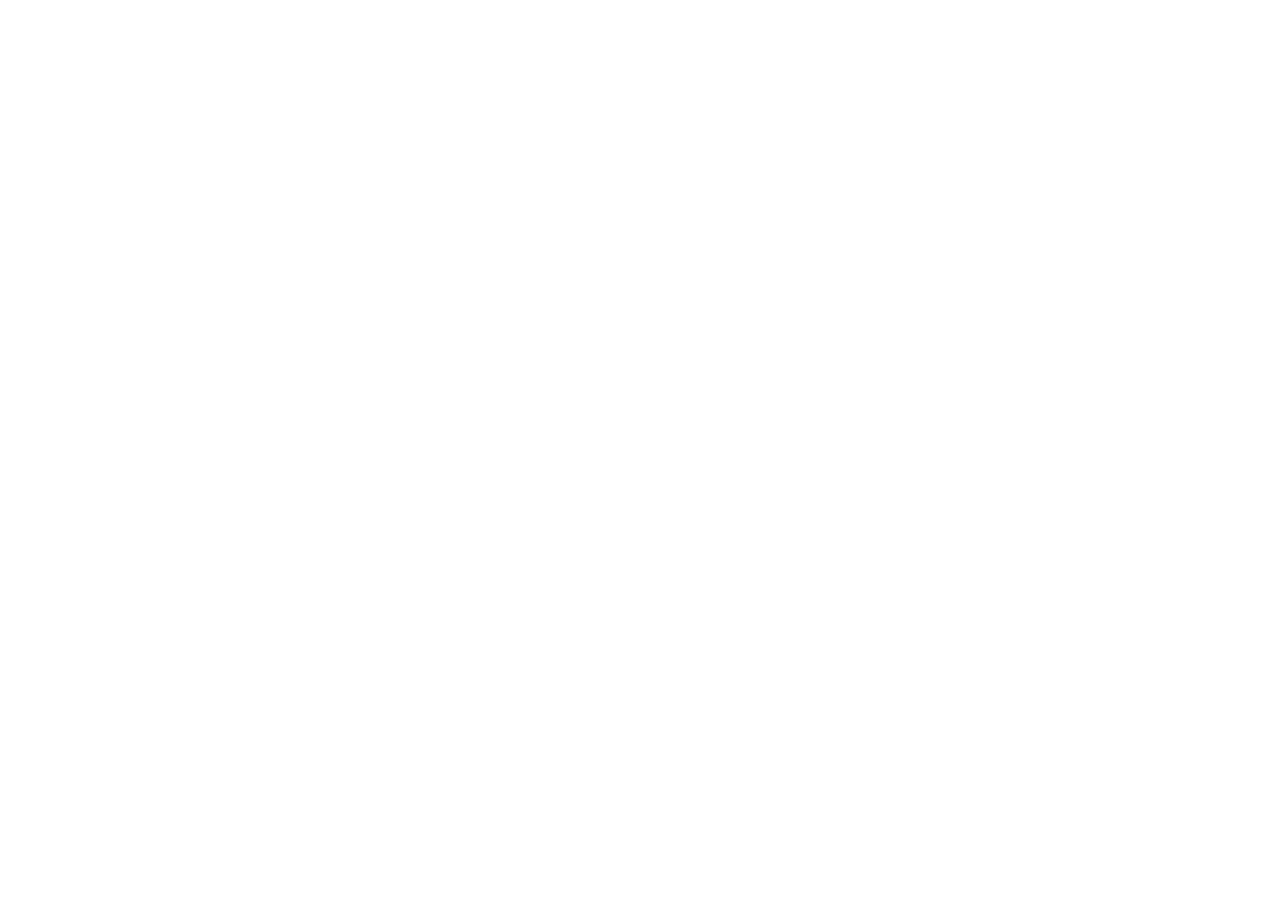
==== commit e64c0bc0: "land-1 refactor project" ====
--- a/index.html
+++ b/index.html
@@ -1,807 +1,13 @@
-<html class="js supports-cookies svg supports placeholder no-touchevents csstransforms csstransforms3d flexbox"
-  lang="uk">
-
+<!doctype html>
+<html lang="en">
 <head>
-  <meta charset="utf-8">
-  <meta http-equiv="X-UA-Compatible" content="IE=edge">
-  <meta name="viewport" content="width=device-width,initial-scale=1">
-  <meta name="theme-color" content="">
-
-  <!-- Favicons -->
-
-
-  <meta name="msapplication-TileColor" content="#ffc40d">
-  <meta name="theme-color" content="#ffffff">
-  <meta name="msapplication-config"
-    content="">
-
-
-
-  <title>
-    glo™ - Система нагрівання тютюну від BAT | Офіційний сайт
-
-
-
-  </title>
-
-
-  <meta name="description"
-    content="Пристрій для нагрівання тютюну glo™ ·∘⊚∘· Зменшення кількості токсинів на 90-95% ≋↻≋ До 30 сеансів на одному заряді ☎ 8008 Дзвінки в Україні безкоштовні ✔ Тільки для повнолітніх">
-
-  <link rel="stylesheet" href="style1.css">
-  <link rel="stylesheet" href="style2.css">
-  <link rel="stylesheet" href="style3.css">
-
+    <meta charset="UTF-8">
+    <meta name="viewport"
+          content="width=device-width, user-scalable=no, initial-scale=1.0, maximum-scale=1.0, minimum-scale=1.0">
+    <meta http-equiv="X-UA-Compatible" content="ie=edge">
+    <title>Document</title>
 </head>
-
 <body>
-  <header class="c-header">
-
-    <div class="c-header__sub">
-      <div class="o-container c-header__sub-container">
-        <nav class="c-sub-nav" itemscope="" itemtype="http://www.schema.org/SiteNavigationElement">
-
-          <a href="#" class="c-sub-nav__link c-sub-nav__link--offset u-text-brand" itemprop="url">
-            <span class="c-sub-nav__label" itemprop="name"><b>Зареєструвати пристрій</b></span>
-          </a>
-
-          <a href="#" class="additional_item1 c-sub-nav__link" itemprop="url">
-            <span class="c-sub-nav__label" itemprop="name">Де придбати</span>
-          </a>
-          <a href="#" class="c-sub-nav__link" itemprop="url">
-            <svg class="o-icon o-icon--small c-sub-nav__icon" xmlns="http://www.w3.org/2000/svg" width="24" height="24"
-              viewBox="0 0 24 24">
-              <path
-                d="M20 4H4c-1.1 0-2 .9-2 2v12c0 1.1.9 2 2 2h16c1.1 0 2-.9 2-2V6c0-1.1-.9-2-2-2zm0 4l-8 5-8-5V6l8 5 8-5v2z">
-              </path>
-            </svg>
-            <span class="c-sub-nav__label" itemprop="name">Зв'язатися з нами</span>
-          </a>
-
-
-
-          <a href="#" class="c-sub-nav__link">
-            <svg class="o-icon o-icon--small c-sub-nav__icon" xmlns="http://www.w3.org/2000/svg" width="24" height="24"
-              viewBox="0 0 24 24">
-              <path
-                d="M12 12c2.2 0 4-1.8 4-4s-1.8-4-4-4-4 1.8-4 4 1.8 4 4 4zm0 2c-2.7 0-8 1.3-8 4v2h16v-2c0-2.7-5.3-4-8-4z">
-              </path>
-            </svg>
-            <span class="c-sub-nav__label">Увійти/Зареєструватися</span>
-          </a>
-
-
-          <a href="tel:8008" class="c-sub-nav__link" itemprop="url">
-            <svg class="o-icon o-icon--small c-sub-nav__icon" xmlns="http://www.w3.org/2000/svg" width="24" height="24"
-              viewBox="0 0 24 24">
-              <path
-                d="M6.6 10.8c1.4 2.8 3.8 5.1 6.6 6.6l2.2-2.2c.3-.3.7-.4 1-.2 1.1.4 2.3.6 3.6.6.5 0 1 .4 1 1V20c0 .5-.5 1-1 1-9.4 0-17-7.6-17-17 0-.5.5-1 1-1h3.5c.6 0 1 .5 1 1 0 1.2.2 2.4.6 3.6.1.3 0 .7-.2 1l-2.3 2.2z">
-              </path>
-            </svg>
-            <span class="c-sub-nav__label" itemprop="name">8008 (Дзвінки безкоштовні. Тільки для повнолітніх)</span>
-          </a>
-
-        </nav>
-      </div>
-    </div>
-
-    <div class="c-header__main">
-      <div class="o-container c-header__main-container">
-        <button class="js-toggle-nav u-hide--medium-up">
-          <svg class="o-icon" xmlns="http://www.w3.org/2000/svg" width="24" height="24" viewBox="0 0 24 24">
-            <path d="M2 20h20v-2H2v2zm0-7h20v-2H2v2zm0-9v2h20V4H2z"></path>
-          </svg>
-        </button>
-        <a href="/" class="c-header__logo-wrap">
-          <img src="./img/logo.svg" class="c-header__logo"
-            title="glo™ logo" alt="glo™ logo">
-        </a>
-        <nav class="c-nav u-hide--medium-down" itemscope="" itemtype="http://www.schema.org/SiteNavigationElement">
-          <ul class="c-nav__list">
-
-
-
-            <li class="c-nav__item c-nav__item--has-dropdown" aria-haspopup="true">
-              <a class="c-nav__link" href="#">
-                Замовити онлайн
-                <svg class="o-icon c-nav__icon" xmlns="http://www.w3.org/2000/svg" viewBox="0 0 24 24"
-                  enablebackground="new 0 0 24 24">
-                  <path d="M7 9.5l5 5 5-5z"></path>
-                </svg>
-              </a>
-              <ul class="c-nav__dropdown">
-
-                <li class="c-nav__item">
-                  <a href="#" class="c-nav__link" itemprop="url">
-
-                    <span itemprop="name">Стартовий набір&nbsp;<span style="text-transform: none;">glo™ series
-                        2.0</span></span>
-
-                  </a>
-                </li>
-
-                <li class="c-nav__item">
-                  <a href="#" class="c-nav__link" itemprop="url">
-
-                    <span itemprop="name">НАБІР <span style="text-transform: none;">glo™ series 2.0</span> LUXURY
-                      EDITION I</span>
-                  </a>
-                </li>
-                <li class="c-nav__item">
-                  <a href="#" class="c-nav__link" itemprop="url">
-                    <span itemprop="name">НАБІР <span style="text-transform: none;">glo™ series 2.0 | mini</span></span>
-                  </a>
-                </li>
-                <li class="c-nav__item">
-                  <a href="#" class="c-nav__link" itemprop="url">
-                    <nobr><span itemprop="name">Набір&nbsp;<span style="text-transform: none;">glo™ series
-                          2.0</span></span></nobr>
-                  </a>
-                </li>
-                <li class="c-nav__item">
-                  <a href="#" class="c-nav__link" itemprop="url">
-
-                    <span style="text-transform: none;" itemprop="name">KENT neostiks™</span>
-
-                  </a>
-                </li>
-                <li class="c-nav__item">
-                  <a href="#" class="c-nav__link" itemprop="url">
-
-                    <span itemprop="name"><span style="text-transform: none;">neo™ sticks</span></span>
-
-                  </a>
-                </li>
-                <li class="c-nav__item">
-                  <a href="#" class="c-nav__link" itemprop="url">
-
-                    <span itemprop="name">Аксесуари</span>
-
-                  </a>
-                </li>
-              </ul>
-            </li>
-            <li class="c-nav__item">
-              <a href="#" class="c-nav__link" itemprop="url">
-                <span itemprop="name">Про продукт</span>
-              </a>
-            </li>
-            <li class="c-nav__item">
-              <a href="#" class="c-nav__link" itemprop="url">
-                <span itemprop="name">Як користуватись</span>
-              </a>
-            </li>
-            <li class="c-nav__item">
-              <a href="#" class="c-nav__link" itemprop="url"><span itemprop="name">БЕЗКОШТОВНИЙ
-                  ТЕСТ-ДРАЙВ</span></a>
-            </li>
-            <li class="c-nav__item c-nav__item--has-dropdown c-nav__cart">
-              <button class="c-nav__link">
-                <svg class="o-icon o-icon--brand c-nav__cart-icon" xmlns="http://www.w3.org/2000/svg" width="24"
-                  height="24" viewBox="0 0 24 24">
-                  <path
-                    d="M7 18c-1.1 0-2 .9-2 2s.9 2 2 2 2-.9 2-2-.9-2-2-2zM1 2v2h2l3.6 7.6L5.2 14c-.1.3-.2.6-.2 1 0 1.1.9 2 2 2h12v-2H7.4c-.1 0-.2-.1-.2-.2v-.1l.9-1.7h7.4c.7 0 1.4-.4 1.7-1l3.6-6.5c.2-.2.2-.3.2-.5 0-.6-.5-1-1-1H5.2l-.9-2H1zm16 16c-1.1 0-2 .9-2 2s.9 2 2 2 2-.9 2-2-.9-2-2-2z">
-                  </path>
-                </svg>
-                <span class="u-hide--medium-down">Кошик</span>&nbsp;
-                <span class="cart-items-count-val">(0)</span>
-              </button>
-              <div class="c-nav__dropdown c-nav__dropdown--right-align c-tiny-cart">
-
-                <!-- If empty -->
-
-                <p><small>Ваш кошик порожній</small></p>
-
-
-                <!-- If filled -->
-
-
-              </div>
-            </li>
-          </ul>
-        </nav>
-        <a href="#" class="c-header__cart u-hide--medium-up">
-          <svg class="o-icon o-icon--brand c-header__cart-icon" xmlns="http://www.w3.org/2000/svg" width="24"
-            height="24" viewBox="0 0 24 24">
-            <path
-              d="M7 18c-1.1 0-2 .9-2 2s.9 2 2 2 2-.9 2-2-.9-2-2-2zM1 2v2h2l3.6 7.6L5.2 14c-.1.3-.2.6-.2 1 0 1.1.9 2 2 2h12v-2H7.4c-.1 0-.2-.1-.2-.2v-.1l.9-1.7h7.4c.7 0 1.4-.4 1.7-1l3.6-6.5c.2-.2.2-.3.2-.5 0-.6-.5-1-1-1H5.2l-.9-2H1zm16 16c-1.1 0-2 .9-2 2s.9 2 2 2 2-.9 2-2-.9-2-2-2z">
-            </path>
-          </svg>
-          <span>0</span>
-        </a>
-      </div>
-    </div>
-  </header>
-  <nav class="c-mobile-nav js-mobile-nav" itemscope="" itemtype="http://www.schema.org/SiteNavigationElement">
-    <div class="c-mobile-nav__main">
-      <ul class="c-mobile-nav__list">
-
-
-
-        <li class="c-mobile-nav__item" aria-haspopup="true">
-          <div class="c-mobile-nav__link h4">
-            <a href="#" itemprop="url"><span itemprop="name">Замовити онлайн</span></a>
-          </div>
-          <ul class="c-mobile-nav__sub-list">
-
-            <li class="c-mobile-nav__item">
-              <a href="#" class="c-mobile-nav__link" itemprop="url">
-                <span itemprop="name">Стартовий набір glo™</span>
-              </a>
-            </li>
-
-            <li class="c-mobile-nav__item">
-              <a href="#" class="c-mobile-nav__link" itemprop="url">
-                <span itemprop="name">НАБІР glo™ LUXURY EDITION I</span>
-              </a>
-            </li>
-
-            <li class="c-mobile-nav__item">
-              <a href="#" class="c-mobile-nav__link" itemprop="url">
-                <span itemprop="name">НАБІР glo™ series 2.0 | mini</span>
-              </a>
-            </li>
-
-            <li class="c-mobile-nav__item">
-              <a href="#" class="c-mobile-nav__link" itemprop="url">
-                <span itemprop="name">Набір для нагрівання тютюну glo™</span>
-              </a>
-            </li>
-
-            <li class="c-mobile-nav__item">
-              <a href="#" class="c-mobile-nav__link" itemprop="url">
-                <span itemprop="name">KENT neostiks™</span>
-              </a>
-            </li>
-
-            <li class="c-mobile-nav__item">
-              <a href="#" class="c-mobile-nav__link" itemprop="url">
-                <span itemprop="name">neo™ sticks</span>
-              </a>
-            </li>
-
-            <li class="c-mobile-nav__item">
-              <a href="#" class="c-mobile-nav__link" itemprop="url">
-                <span itemprop="name">Аксесуари</span>
-              </a>
-            </li>
-
-            <li class="c-mobile-nav__item">
-              <a href="#" class="c-mobile-nav__link" itemprop="url"><span
-                  itemprop="name">БЕЗКОШТОВНИЙ ТЕСТ-ДРАЙВ</span></a>
-            </li>
-          </ul>
-        </li>
-
-
-
-
-        <li class="c-mobile-nav__item">
-          <a href="#" class="c-mobile-nav__link h4" itemprop="url"><span itemprop="name">Про
-              продукт</span></a>
-        </li>
-
-
-
-
-        <li class="c-mobile-nav__item">
-          <a href="#" class="c-mobile-nav__link h4" itemprop="url"><span itemprop="name">Як
-              користуватись</span></a>
-        </li>
-
-
-        <li class="c-mobile-nav__item">
-          <a href="#" class="c-mobile-nav__link" itemprop="url"><span itemprop="name">ДЕ ПРИДБАТИ</span></a>
-        </li>
-      </ul>
-    </div>
-    <div class="c-mobile-nav__secondary">
-      <ul class="c-mobile-nav__list">
-        <li class="c-mobile-nav__item"><a href="#" class="c-mobile-nav__link u-text-brand"
-            itemprop="url"><b itemprop="name">Зареєструвати пристрій</b></a></li>
-        <li class="c-mobile-nav__item"><a href="#" class="c-mobile-nav__link" itemprop="url"><span
-              itemprop="name">Зв'язатися з нами</span></a></li>
-        <li class="c-mobile-nav__item"><button class="js-auth-account u-hide c-mobile-nav__link">Акаунт</button></li>
-        <li class="c-mobile-nav__item"><a href="#"
-            class="js-auth-signup c-mobile-nav__link">Увійти/Зареєструватися</a></li>
-        <li class="c-mobile-nav__item"><button class="js-auth-logout u-hide c-mobile-nav__link">Вийти</button></li>
-      </ul>
-
-    </div>
-  </nav>
-
-  <main role="main" class="c-page__content">
-    <!-- Hero -->
-
-    <div class="c-hero__carousel c-hero__carousel--wide">
-      <div class="o-slider-wrap">
-        <div class="o-slider js-hero-carousel slick-initialized slick-slider slick-dotted">
-
-          <div class="slick-list draggable">
-            <div class="slick-track" style="opacity: 1; width: 1903px; transform: translate3d(0px, 0px, 0px);"><a
-                href="#" class="slick-slide slick-current slick-active"
-                data-slick-index="0" aria-hidden="false" style="width: 1903px;" tabindex="0" role="tabpanel"
-                id="slick-slide00" aria-describedby="slick-slide-control00">
-                <div class="o-slider__item four summer-slider-wrapper"
-                  style="background: url('./img/summer_bg2.jpg')">
-                  <img src="./img/offer.jpg"
-                    class="special-summer-offer">
-                  <img src="./img/summer_device2-2.png"
-                    title="Смарт-технологія нагрівання тютюну" class="o-slider__img--four-slide desktop" style=""
-                    alt="Смарт-технологія нагрівання тютюну - Фото 1">
-                  <img class="o-slider__img--four-slide tablet summer_tablet"
-                    src="./img/summer_device0-2.png"
-                    title="Смарт-технологія нагрівання тютюну" alt="Смарт-технологія нагрівання тютюну - Фото 1">
-                  <div class="o-slider__text summer_slogan">
-                    <img src="./img/summer_textoffer2.png"
-                      title="Смарт-технологія нагрівання тютюну" class="desktop"
-                      alt="Смарт-технологія нагрівання тютюну - Фото 1">
-                    <img src="./img/summer_textoffer2.png"
-                      title="Смарт-технологія нагрівання тютюну2" class="tablet tablet-slogan tablet-summer-text"
-                      alt="Смарт-технологія нагрівання тютюну - Фото 1">
-                  </div>
-                  <p class="summer-descr__note">
-                    <sup>*</sup>Деталі цінових пропозицій шукай у розділі Замовити онлайн та на сторінках: набір glo<sup
-                      class="slider-sup">TM</sup> series 2.0|mini, стартових наборів glo<sup class="slider-sup">TM</sup>
-                    series 2.0 та glo series 2.0|mini.
-                  </p>
-                </div>
-
-
-
-              </a></div>
-          </div>
-        </div><a href="#">
-          <div class="js-hero-carousel-dots c-hero__carousel-dots">
-            <ul class="o-slider__dots" role="tablist">
-              <li class="slick-active" role="presentation"><button type="button" role="tab" id="slick-slide-control00"
-                  aria-controls="slick-slide00" aria-label="1 of 1" tabindex="0" aria-selected="true">1</button></li>
-            </ul>
-          </div>
-          <button class="o-slider__nav o-slider__nav--prev js-hero-carousel-prev">
-            <svg class="o-icon o-slider__icon" xmlns="http://www.w3.org/2000/svg" width="24" height="24"
-              viewBox="0 0 24 24">
-              <path d="M20 11H7.8l5.6-5.6L12 4l-8 8 8 8 1.4-1.4L7.8 13H20z"></path>
-            </svg>
-          </button>
-          <button class="o-slider__nav o-slider__nav--next js-hero-carousel-next">
-            <svg class="o-icon o-slider__icon" xmlns="http://www.w3.org/2000/svg" width="24" height="24"
-              viewBox="0 0 24 24">
-              <path d="M12 4l-1.4 1.4 5.6 5.6H4v2h12.2l-5.6 5.6L12 20l8-8-8-8z"></path>
-            </svg>
-          </button>
-        </a>
-      </div><a href="#">
-      </a>
-    </div><a href="#">
-
-
-      <div class="c-section--alt">
-        <div class="o-container">
-
-          <div class="c-section bottom-fixer">
-
-            <div class="o-grid o-grid--middle">
-              <div class="o-grid__item u-1/1 u-2/3@sm u-push-1/6@sm u-1/2@md u-push-none@md u-5/12@lg u-push-1/12@lg">
-                <img src="./img/capsules_packs2.png"
-                  title="Смарт-технологія нагрівання тютюну" alt="Смарт-технологія нагрівання тютюну - Фото 2">
-              </div>
-              <div class="o-grid__item u-1/1 u-1/2@md u-5/12@lg new-click-section">
-                <h2><span>neo™</span> – перші в УкраїнІ стіки для нагрівання з капсулою. Ексклюзивно для
-                  <span class="u-text-brand u-text-lowercase"><b>glo™</b></span></h2>
-                <p>Оновлений, удосконалений спосіб насолоджуватися смаком справжнього тютюну. Стильний, мінімалістичний
-                  дизайн відповідає естетичним смакам сучасності, а багатогранна смакова палітра виправдовує всі ваші
-                  очікування.</p>
-              </div>
-            </div>
-            <p class="health-suggestion">Тютюновмісні вироби не є цілком безпечними і викликають звикання</p>
-          </div>
-
-        </div>
-
-      </div>
-
-
-      <!-- Intro -->
-
-    </a>
-    <div class="c-section after-main-slide" style="padding-top: 1rem;"><a
-        href="#">
-      </a>
-      <div class="o-container"><a href="#">
-
-          <!-- Overview -->
-
-        </a>
-        <div class="c-section__block"><a href="#">
-          </a>
-          <div class="o-grid o-grid--middle"><a href="#">
-            </a>
-            <div class="o-grid__item u-1/1 u-1/2@md u-5/12@lg u-push-1/12@lg"><a
-                href="#">
-                <h2>Знайомство з <span class="u-text-brand u-text-lowercase"><b>glo™</b></span></h2>
-                <p>Пристрій <strong>glo™</strong> пропонує прогресивну технологію нагрівання тютюнових стіків, що
-                  повністю змінює уявлення про споживання тютюну.</p>
-                <p>В сигаретах тютюн спалюється при температурі приблизно 900° C, тоді як <strong>glo™</strong> нагріває
-                  тютюн до 240±5° C, таким чином зменшуючи кількість токсинів в середньому на 90-95%*.</p>
-                <p><strong>glo™</strong> працює тільки з <strong>neostiks™</strong>, що містять ретельно відібраний,
-                  високоякісний тютюн.</p>
-
-              </a><a href="#" class="c-btn c-btn--primary"
-                style="display: flex; width: 250px; margin-left:auto; margin-right: auto;">
-                <span>Дізнатись більше</span>
-                <!-- <svg class="o-icon c-btn__icon" height="24" viewBox="0 0 24 24" width="24" xmlns="http://www.w3.org/2000/svg"><path d="m12 2c-5.5 0-10 4.5-10 10s4.5 10 10 10 10-4.5 10-10-4.5-10-10-10zm1 15h-2v-6h2zm0-8h-2v-2h2z"/></svg> -->
-                <svg xmlns="http://www.w3.org/2000/svg" viewBox="0 0 9.6 19.9" class="o-icon c-btn__icon" width="14"
-                  height="24">
-                  <path d="M7.4 16.6V6.2H0v3.3h2.1v7.1H0v3.3h9.6v-3.3zM2.1 0h5.3v4.3H2.1z"></path>
-                </svg>
-              </a>
-            </div>
-            <div class="o-grid__item u-1/1 u-2/3@sm u-push-1/6@sm u-1/2@md u-push-none@md u-5/12@lg">
-              <img src="./img/dev-circle-main.png"
-                title="Смарт-технологія нагрівання тютюну" alt="Смарт-технологія нагрівання тютюну - Фото 2">
-            </div>
-          </div>
-        </div>
-
-        <!-- Features -->
-
-        <div class="c-section__block">
-          <div class="o-grid">
-            <div class="o-grid__item u-1/1 u-1/3@sm u-1/5@lg">
-              <div class="c-feature">
-                <img src="./img/main_benefit_1.png"
-                  class="c-feature__photo" title="Смарт-технологія нагрівання тютюну"
-                  alt="Смарт-технологія нагрівання тютюну - Переваги - Фото 1">
-                <p>Прогресивна технологія нагрівання тютюну <b>glo™</b></p>
-              </div>
-            </div>
-            <div class="o-grid__item u-1/1 u-1/3@sm u-1/5@lg">
-              <div class="c-feature">
-                <img src="./img/main_benefit_2.png"
-                  class="c-feature__photo" title="Смарт-технологія нагрівання тютюну"
-                  alt="Смарт-технологія нагрівання тютюну - Переваги - Фото 2">
-                <p>Менше запаху та в середньому на 90-95% менше токсинів*</p>
-              </div>
-            </div>
-            <div class="o-grid__item u-1/1 u-1/3@sm u-1/5@lg">
-              <div class="c-feature">
-                <img src="./img/real.png" class="c-feature__photo"
-                  title="Смарт-технологія нагрівання тютюну"
-                  alt="Смарт-технологія нагрівання тютюну - Переваги - Фото 3">
-                <p>Високоякісний тютюн для нагрівання</p>
-              </div>
-            </div>
-            <div class="o-grid__item u-1/1 u-1/3@sm u-1/5@lg">
-              <div class="c-feature">
-                <img src="./img/simple.png"
-                  class="c-feature__photo" title="Смарт-технологія нагрівання тютюну"
-                  alt="Смарт-технологія нагрівання тютюну - Переваги - Фото 4">
-                <p>Управління однією кнопкою</p>
-              </div>
-            </div>
-            <div class="o-grid__item u-1/1 u-1/3@sm u-1/5@lg">
-              <div class="c-feature">
-                <img src="./img/30.png" class="c-feature__photo"
-                  title="Смарт-технологія нагрівання тютюну"
-                  alt="Смарт-технологія нагрівання тютюну - Переваги - Фото 5">
-                <p>До 30 сеансів поспіль на одному заряді</p>
-              </div>
-            </div>
-          </div>
-        </div>
-
-
-
-        <div class="c-section__block">
-          <div class="o-grid o-grid--center">
-            <div class="o-grid__item u-1/1 u-3/3@md">
-              <p class="u-text-light"><small>*Порівняння диму від спаленого тютюну у стандартних сигаретах 3R4F
-                  (приблизно 9 мг смол) та аерозолю від нагрітого тютюну у пристрої <b>glo™</b>. Порівнюється 9
-                  шкідливих компонентів, рекомендованих ВООЗ до зменшення. Це не обов'язково означає, що цей продукт є
-                  менш шкідливим, ніж інші тютюнові продукти.</small></p>
-            </div>
-          </div>
-        </div>
-
-      </div>
-    </div>
-
-    <!-- Collections -->
-
-    <div class="c-section c-section--alt">
-      <div class="o-container">
-
-        <div class="o-grid o-grid--padded">
-
-          <div class="o-grid__item u-1/1 u-1/3@md u-flex">
-            <div class="c-home-collection">
-              <img title="Смарт-технологія нагрівання тютюну" alt="Смарт-технологія нагрівання тютюну - Фото 3"
-                src="./img/main_collection_1.png"
-                class="c-home-collection__photo">
-              <p style="margin-bottom: 5px;">СТАРТОВИЙ НАБІР <strong>glo™</strong></p>
-              <div class="c-home-collection__content">
-                <p class="c-home-collection__description">Все, що потрібно для знайомства з технологією нагрівання
-                  тютюну <strong>glo™</strong>.</p>
-                <div class="c-btn-group">
-                  <div class="c-btn-group__item">
-                    <a href="#" class="c-btn c-btn--primary c-btn--full c-home-collection__btn">
-                      <span>Замовити зараз</span>
-                      <svg class="o-icon c-btn__icon" xmlns="http://www.w3.org/2000/svg" width="24" height="24"
-                        viewBox="0 0 24 24">
-                        <path
-                          d="M7 18c-1.1 0-2 .9-2 2s.9 2 2 2 2-.9 2-2-.9-2-2-2zM1 2v2h2l3.6 7.6L5.2 14c-.1.3-.2.6-.2 1 0 1.1.9 2 2 2h12v-2H7.4c-.1 0-.2-.1-.2-.2v-.1l.9-1.7h7.4c.7 0 1.4-.4 1.7-1l3.6-6.5c.2-.2.2-.3.2-.5 0-.6-.5-1-1-1H5.2l-.9-2H1zm16 16c-1.1 0-2 .9-2 2s.9 2 2 2 2-.9 2-2-.9-2-2-2z">
-                        </path>
-                      </svg>
-                    </a>
-                  </div>
-                </div>
-              </div>
-            </div>
-          </div>
-
-          <div class="o-grid__item o-grid__item u-1/1 u-1/3@md u-flex">
-            <div class="c-home-collection">
-              <img src="./img/main_collection_2.png"
-                title="Смарт-технологія нагрівання тютюну" alt="Смарт-технологія нагрівання тютюну - Фото 4"
-                class="c-home-collection__photo c-home-collection__photo--narrow">
-              <p style="margin-bottom: 5px;"><strong>neostiks™</strong></p>
-              <div class="c-home-collection__content">
-                <p class="c-home-collection__description">Тютюнові стіки призначені для використання з пристроєм
-                  <strong>glo™</strong>.</p>
-                <div class="c-btn-group">
-                  <div class="c-btn-group__item">
-                    <a href="#" class="c-btn c-btn--primary c-btn--full c-home-collection__btn">
-                      <span>Замовити зараз</span>
-                      <svg class="o-icon c-btn__icon" xmlns="http://www.w3.org/2000/svg" width="24" height="24"
-                        viewBox="0 0 24 24">
-                        <path
-                          d="M7 18c-1.1 0-2 .9-2 2s.9 2 2 2 2-.9 2-2-.9-2-2-2zM1 2v2h2l3.6 7.6L5.2 14c-.1.3-.2.6-.2 1 0 1.1.9 2 2 2h12v-2H7.4c-.1 0-.2-.1-.2-.2v-.1l.9-1.7h7.4c.7 0 1.4-.4 1.7-1l3.6-6.5c.2-.2.2-.3.2-.5 0-.6-.5-1-1-1H5.2l-.9-2H1zm16 16c-1.1 0-2 .9-2 2s.9 2 2 2 2-.9 2-2-.9-2-2-2z">
-                        </path>
-                      </svg>
-                    </a>
-                  </div>
-                </div>
-              </div>
-            </div>
-          </div>
-
-          <div class="o-grid__item u-1/1 u-1/3@md u-flex">
-            <div class="c-home-collection">
-              <img title="Смарт-технологія нагрівання тютюну" alt="Смарт-технологія нагрівання тютюну - Фото 5"
-                src="./img/main_collection_3.png"
-                class="c-home-collection__photo">
-              <p style="margin-bottom: 5px;"><strong>АКСЕСУАРИ</strong></p>
-              <div class="c-home-collection__content">
-                <p class="c-home-collection__description">Чохли, щіточки для чищеня та інші аксесуари.</p>
-                <div class="c-btn-group">
-                  <div class="c-btn-group__item">
-                    <a href="#" class="c-btn c-btn--primary c-btn--full c-home-collection__btn">
-                      <span>Замовити зараз</span>
-                      <svg class="o-icon c-btn__icon" xmlns="http://www.w3.org/2000/svg" width="24" height="24"
-                        viewBox="0 0 24 24">
-                        <path
-                          d="M7 18c-1.1 0-2 .9-2 2s.9 2 2 2 2-.9 2-2-.9-2-2-2zM1 2v2h2l3.6 7.6L5.2 14c-.1.3-.2.6-.2 1 0 1.1.9 2 2 2h12v-2H7.4c-.1 0-.2-.1-.2-.2v-.1l.9-1.7h7.4c.7 0 1.4-.4 1.7-1l3.6-6.5c.2-.2.2-.3.2-.5 0-.6-.5-1-1-1H5.2l-.9-2H1zm16 16c-1.1 0-2 .9-2 2s.9 2 2 2 2-.9 2-2-.9-2-2-2z">
-                        </path>
-                      </svg>
-                    </a>
-                  </div>
-                </div>
-              </div>
-            </div>
-          </div>
-
-        </div>
-
-      </div>
-    </div>
-
-    <div class="c-section u-text-center u-text-left@md" style="padding-bottom: 0;">
-      <div class="o-container">
-        <div class="o-grid o-grid--middle">
-          <div
-            class="o-grid__item u-text-center u-1/1 u-3/4@sm u-push-1/8@sm u-1/2@md u-push-none@md u-1/3@lg u-push-1/12@lg">
-            <h2 class="title-out-grid"><span>Замов безкоштовний тест-драйв <span
-                  style="text-transform: lowercase; font-weight: bold;">glo™</span></span></h2>
-
-            <dl class="main-test-drive-list">
-              <dt>ЗАПОВНИ ФОРМУ ЗА<br>ПОСИЛАННЯМ НИЖЧЕ</dt>
-              <dt>ОЧІКУЙ ДОСТАВКУ ПРИСТРОЮ <strong>glo™</strong> НА <span
-                  style="color: #E55403;">БЕЗКОШТОВНИЙ<br>ТЕСТ-ДРАЙВ</span> ВІД <strong>glo™-ЕКСПЕРТА</strong></dt>
-            </dl>
-
-            <a href="#" class="c-btn c-btn--primary">
-              <span style="text-align: center;">ХОЧУ СПРОБУВАТИ <span
-                  style="text-transform: lowercase;">glo™</span></span>
-            </a>
-          </div>
-          <div class="o-grid__item u-1/1 u-3/4@sm u-push-1/8@sm u-1/2@md u-push-none@md u-5/12@lg u-push-1/12@lg"
-            style="text-align: center;">
-            <img src="./img/main_human.png"
-              title="Смарт-технологія нагрівання тютюну" alt="Смарт-технологія нагрівання тютюну - Фото 6">
-          </div>
-        </div>
-      </div>
-    </div>
-
-
-    <!-- <script src="//cdn.shopify.com/s/files/1/0072/8111/5254/t/4/assets/slick.js?1430" defer="defer"></script> -->
-    <!--<![endif]-->
-    <!--[if lt IE 9]><script src="//cdn.shopify.com/s/files/1/0072/8111/5254/t/4/assets/slick.js?1430"></script><![endif]-->
-  </main>
-
-
-
-  <footer class="c-footer">
-    <div class="o-container">
-
-      <div class="c-footer__block">
-        <div class="o-grid o-grid--padded">
-
-          <div class="o-grid__item u-1/1 u-1/2@sm u-1/3@md u-1/3@lg">
-            <div class="c-footer__list">
-              <h4 class="c-footer__heading u-text-lowercase">glo™</h4>
-
-              <!--               <a class="c-footer__link" href="/pages/about-glo">Про продукт</a> -->
-
-              <!--               <a class="c-footer__link" href="/pages/where-to-buy">Де придбати</a> -->
-
-              <!--               <a class="c-footer__link" href="/pages/faq">Питання та відповіді</a> -->
-
-              <!--               <a class="c-footer__link" href="/pages/free-test-drive">Безкоштовний тест-драйв</a> -->
-
-              <a href="#" class="c-footer__link" style="margin-bottom: 0;">Про продукт</a>
-              <a href="#" class="c-footer__link" style="margin-bottom: 0;">Де придбати</a>
-              <!-- <a href="/pages/faq" class="c-footer__link" style="margin-bottom: 0;">Питання та відповіді</a> -->
-              <a href="#" class="c-footer__link" style="margin-bottom: 0;">Безкоштовний
-                тест-драйв</a>
-              <a href="#" class="c-footer__link" style="margin-bottom: 0;">Зареєструвати
-                пристрій</a>
-              <a href="#" class="c-footer__link" style="margin-bottom: 0;">Корисна інформація</a>
-            </div>
-          </div>
-          <div class="o-grid__item u-1/1 u-1/2@sm u-1/3@md u-1/3@lg">
-            <div class="c-footer__list">
-              <h4 class="c-footer__heading">ІНФОРМАЦІЯ</h4>
-              <a href="https://ua.futuremaker.com/" class="c-footer__link" target="_blank"
-                style="margin-bottom: 0;">Співпраця</a>
-              <a href="#" class="c-footer__link"
-                style="margin-bottom: 0;">Зв'язатися з нами</a>
-              <p class="c-footer__link" style="margin-bottom: 0;">Тел: <a href="tel:0">0-800-50-90-80</a> або
-                <a href="tel:88">8008</a>*</p>
-              <p class="c-footer__link" style="margin-bottom: 0; font-size: 12px;">Графік роботи кол-центру <br> Пн-Нд з
-                9:00 до 22:00</p>
-              <p class="c-footer__link" style="margin-bottom: 0; font-size: 12px;">*Дзвінки безкоштовні. Тільки для
-                повнолітніх</p>
-              <p class="c-footer__link" style="margin-bottom: 0; font-size: 12px;">Email: <a
-                  href="mailto:info@myglo.com.ua">info@myglo.com.ua</a></p>
-
-            </div>
-          </div>
-          <div class="o-grid__item u-1/1 u-1/2@sm u-1/3@md u-1/3@lg">
-            <h4 class="c-footer__heading">УМОВИ</h4>
-
-            <!--             <a class="c-footer__link" href="/pages/ugoda-z-korystuvachem">Угода з користувачем</a> -->
-
-            <!--             <a class="c-footer__link" href="/pages/cookie-policy">Використання cookie-файлів</a> -->
-
-            <!--             <a class="c-footer__link" href="/pages/return-policy">Умови обслуговування та обміну</a> -->
-
-            <!--             <a class="c-footer__link" href="/pages/payments-and-delivery">Оплата та доставка</a> -->
-
-            <a class="c-footer__link" href="#">Угода з користувачем</a>
-            <a class="c-footer__link" href="#">Використання cookie-файлів</a>
-            <a class="c-footer__link" href="#">Умови обслуговування та обміну</a>
-            <a class="c-footer__link" href="#">Оплата та доставка</a>
-            <a href="#" class="c-footer__link">Питання та відповіді</a>
-            <a href="#" class="c-footer__link">Правила акції<br> «Today I Will з
-              Андрієм Бєдняковим» </a>
-          </div>
-        </div>
-      </div>
-
-      <div class="c-footer__block u-text-center">
-        <div class="socials" style="width: 200px; margin: 0 auto; margin-bottom: 20px;">
-          <a href="https://www.facebook.com/mygloua/" target="blank" style="margin-right: 16px;"><svg
-              class="o-icon o-icon--custom c-sub-nav__icon" xmlns="http://www.w3.org/2000/svg"
-              xmlns:xlink="http://www.w3.org/1999/xlink" version="1.1" id="Capa_1" x="0px" y="0px" width="512px"
-              height="512px" viewBox="0 0 612 612" style="enable-background:new 0 0 612 612;" xml:space="preserve">
-              <g>
-                <path
-                  d="M612,306C612,137.004,474.995,0,306,0C137.004,0,0,137.004,0,306c0,168.995,137.004,306,306,306   C474.995,612,612,474.995,612,306z M223.825,306v-58.557h35.885V212.03c0-47.764,14.271-82.175,66.569-82.175h62.201v58.418   h-43.785c-21.949,0-26.929,14.577-26.929,29.849v29.32h67.487L376.046,306h-58.278v176.617H259.71V306H223.825z"
-                  fill="#324551"></path>
-              </g>
-              <g>
-              </g>
-              <g>
-              </g>
-              <g>
-              </g>
-              <g>
-              </g>
-              <g>
-              </g>
-              <g>
-              </g>
-              <g>
-              </g>
-              <g>
-              </g>
-              <g>
-              </g>
-              <g>
-              </g>
-              <g>
-              </g>
-              <g>
-              </g>
-              <g>
-              </g>
-              <g>
-              </g>
-              <g>
-              </g>
-            </svg></a>
-          <a href="http://instagram.com/glo_ukraine" target="blank"><svg class="o-icon o-icon--custom c-sub-nav__icon"
-              xmlns="http://www.w3.org/2000/svg" xmlns:xlink="http://www.w3.org/1999/xlink" version="1.1" id="Capa_1"
-              x="0px" y="0px" width="512px" height="512px" viewBox="0 0 49.652 49.652"
-              style="enable-background:new 0 0 49.652 49.652;" xml:space="preserve">
-              <g>
-                <g>
-                  <g>
-                    <path
-                      d="M24.825,29.796c2.739,0,4.972-2.229,4.972-4.97c0-1.082-0.354-2.081-0.94-2.897c-0.903-1.252-2.371-2.073-4.029-2.073     c-1.659,0-3.126,0.82-4.031,2.072c-0.588,0.816-0.939,1.815-0.94,2.897C19.854,27.566,22.085,29.796,24.825,29.796z"
-                      fill="#324551"></path>
-                    <polygon
-                      points="35.678,18.746 35.678,14.58 35.678,13.96 35.055,13.962 30.891,13.975 30.907,18.762    "
-                      fill="#324551"></polygon>
-                    <path
-                      d="M24.826,0C11.137,0,0,11.137,0,24.826c0,13.688,11.137,24.826,24.826,24.826c13.688,0,24.826-11.138,24.826-24.826     C49.652,11.137,38.516,0,24.826,0z M38.945,21.929v11.56c0,3.011-2.448,5.458-5.457,5.458H16.164     c-3.01,0-5.457-2.447-5.457-5.458v-11.56v-5.764c0-3.01,2.447-5.457,5.457-5.457h17.323c3.01,0,5.458,2.447,5.458,5.457V21.929z"
-                      fill="#324551"></path>
-                    <path
-                      d="M32.549,24.826c0,4.257-3.464,7.723-7.723,7.723c-4.259,0-7.722-3.466-7.722-7.723c0-1.024,0.204-2.003,0.568-2.897     h-4.215v11.56c0,1.494,1.213,2.704,2.706,2.704h17.323c1.491,0,2.706-1.21,2.706-2.704v-11.56h-4.217     C32.342,22.823,32.549,23.802,32.549,24.826z"
-                      fill="#324551"></path>
-                  </g>
-                </g>
-              </g>
-              <g>
-              </g>
-              <g>
-              </g>
-              <g>
-              </g>
-              <g>
-              </g>
-              <g>
-              </g>
-              <g>
-              </g>
-              <g>
-              </g>
-              <g>
-              </g>
-              <g>
-              </g>
-              <g>
-              </g>
-              <g>
-              </g>
-              <g>
-              </g>
-              <g>
-              </g>
-              <g>
-              </g>
-              <g>
-              </g>
-            </svg>
-          </a>
-        </div>
-        <small class="c-footer__copyright">© Бритіш Американ Тобакко Україна. Всі права захищено.</small>
-      </div>
-
-    </div>
 
 </body>
-
 </html>